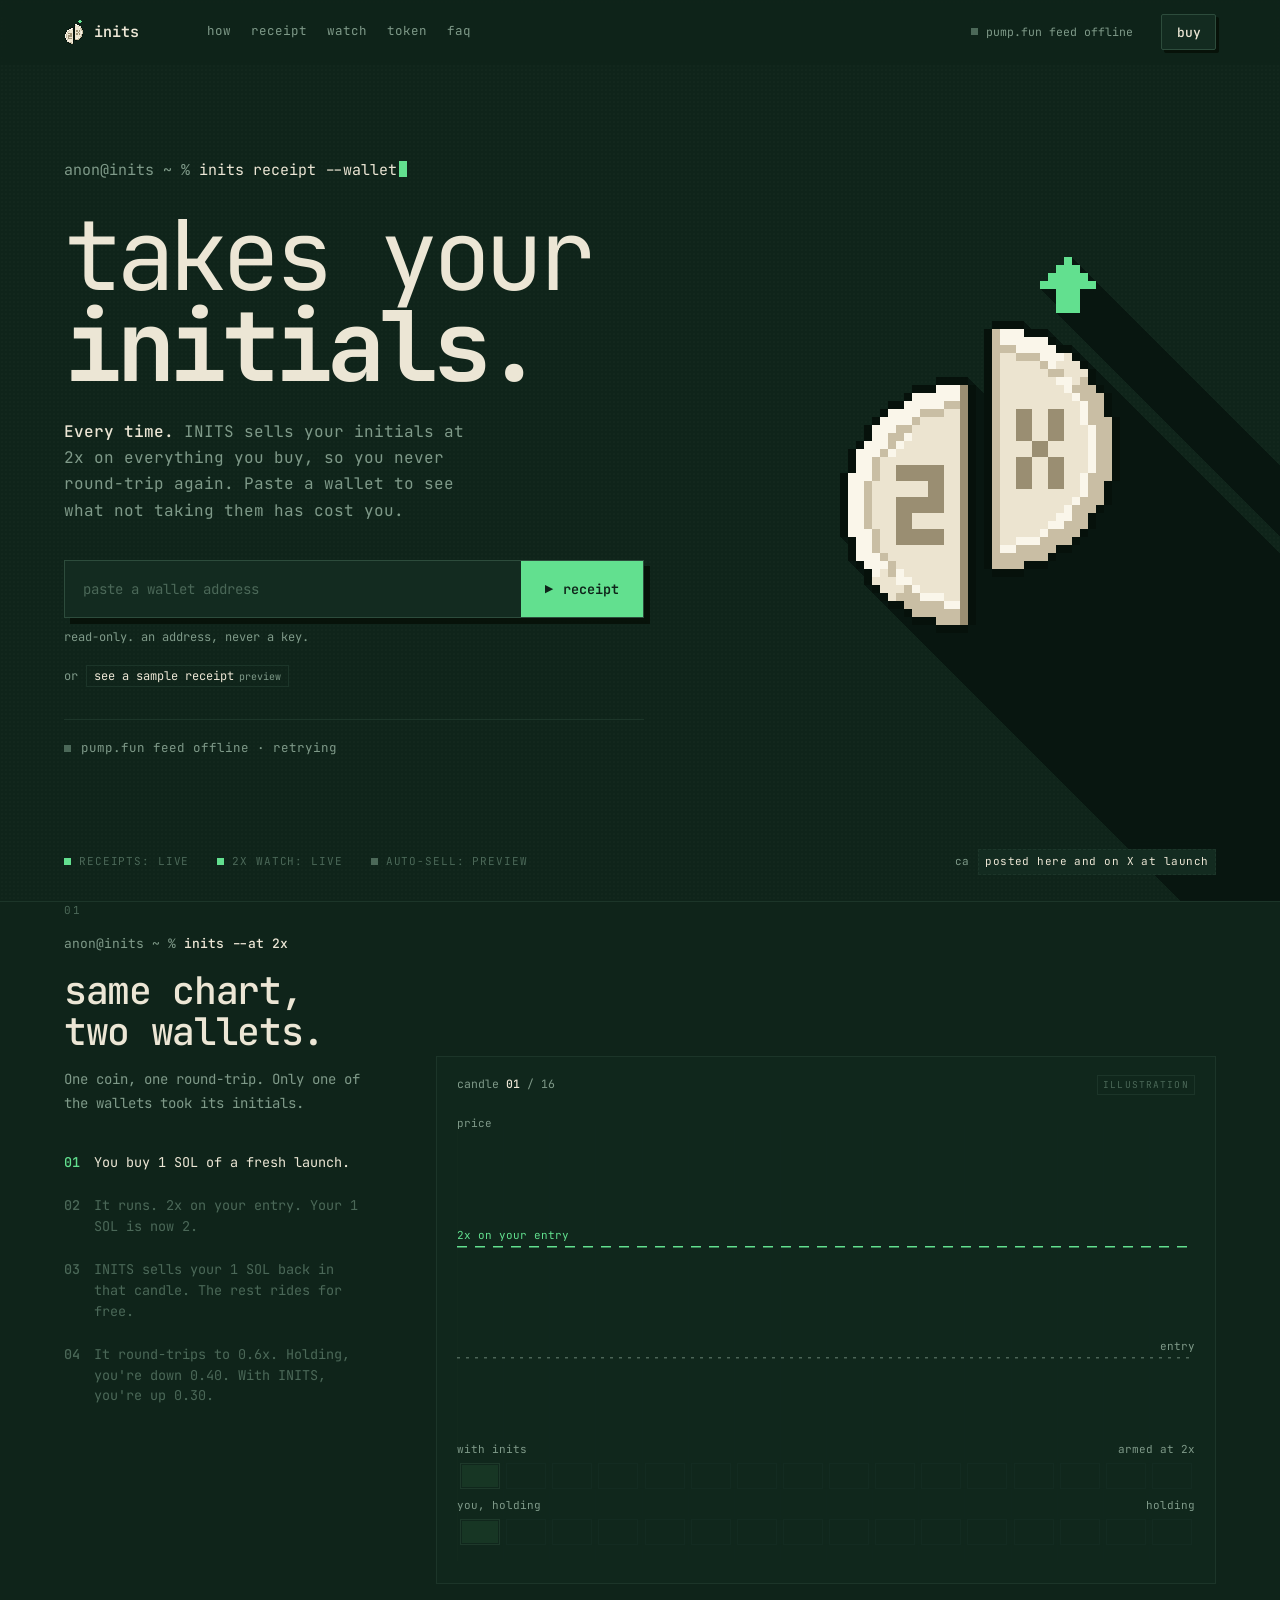
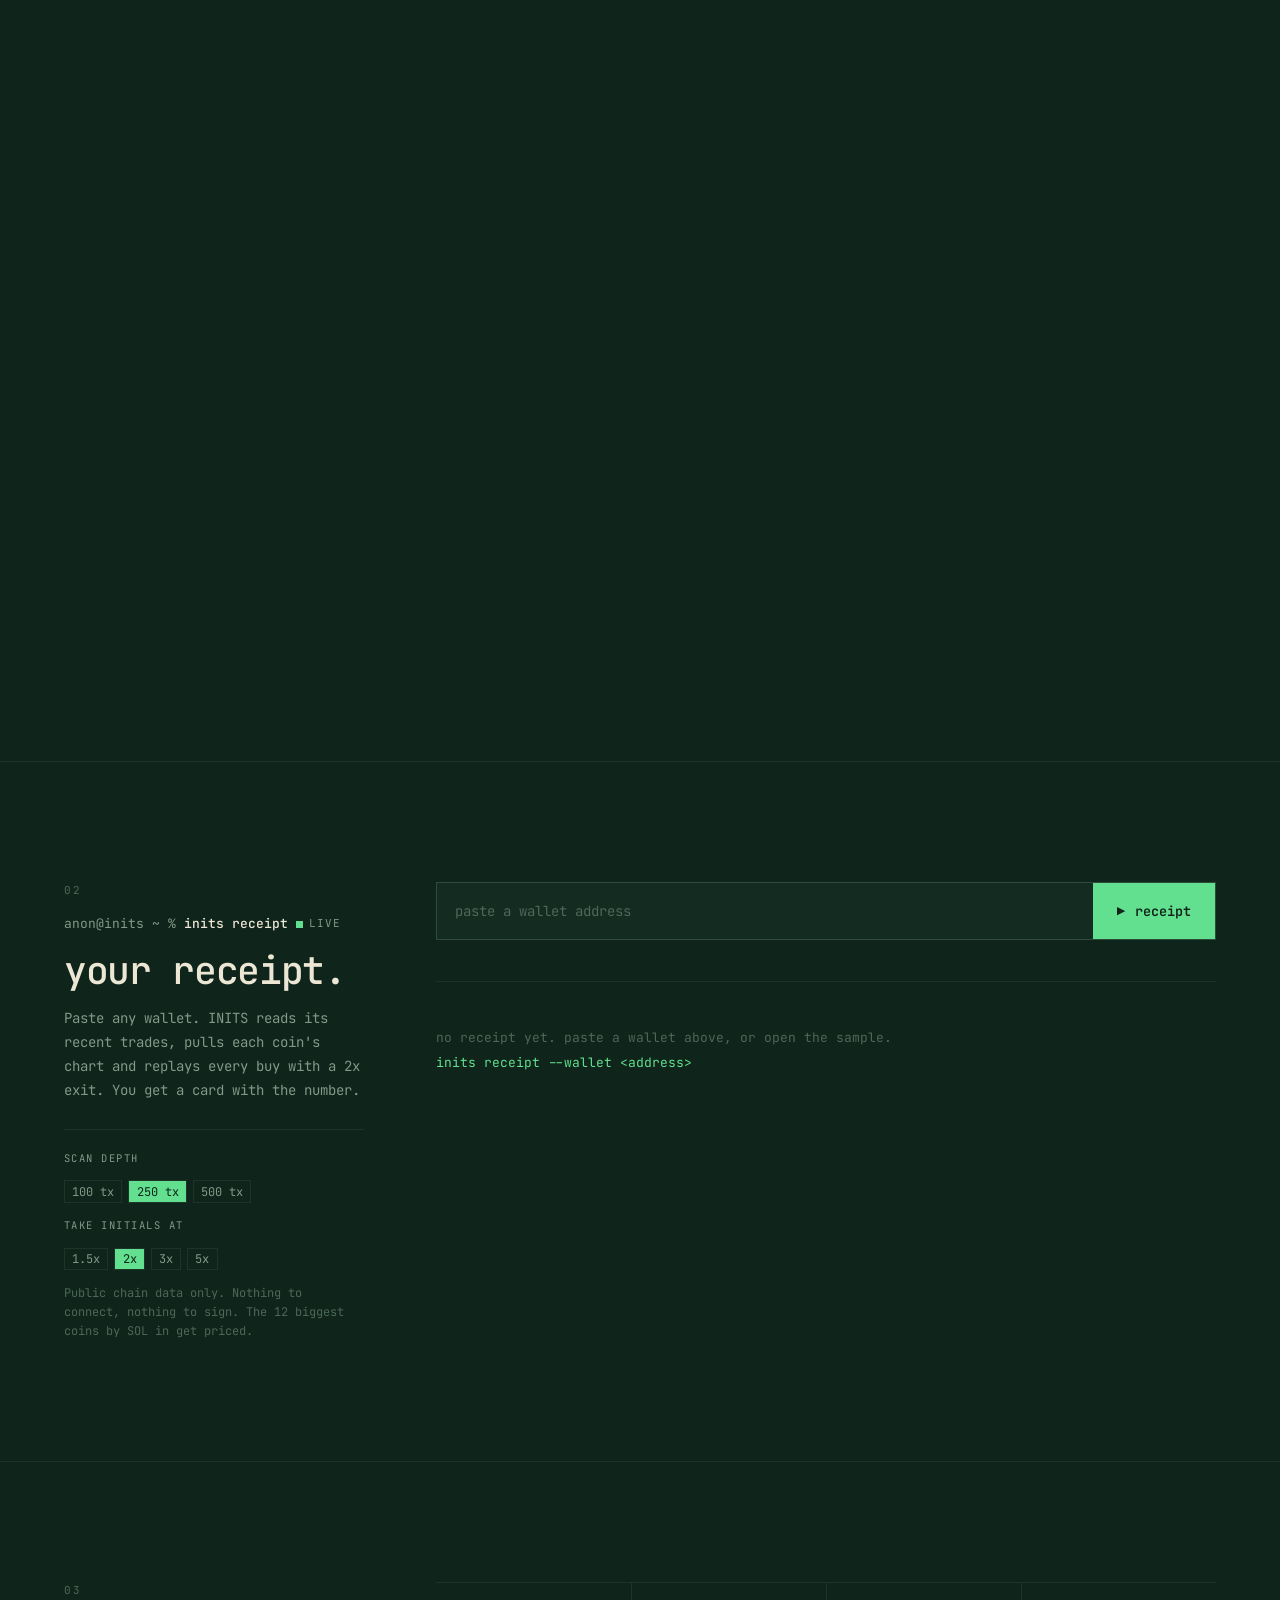
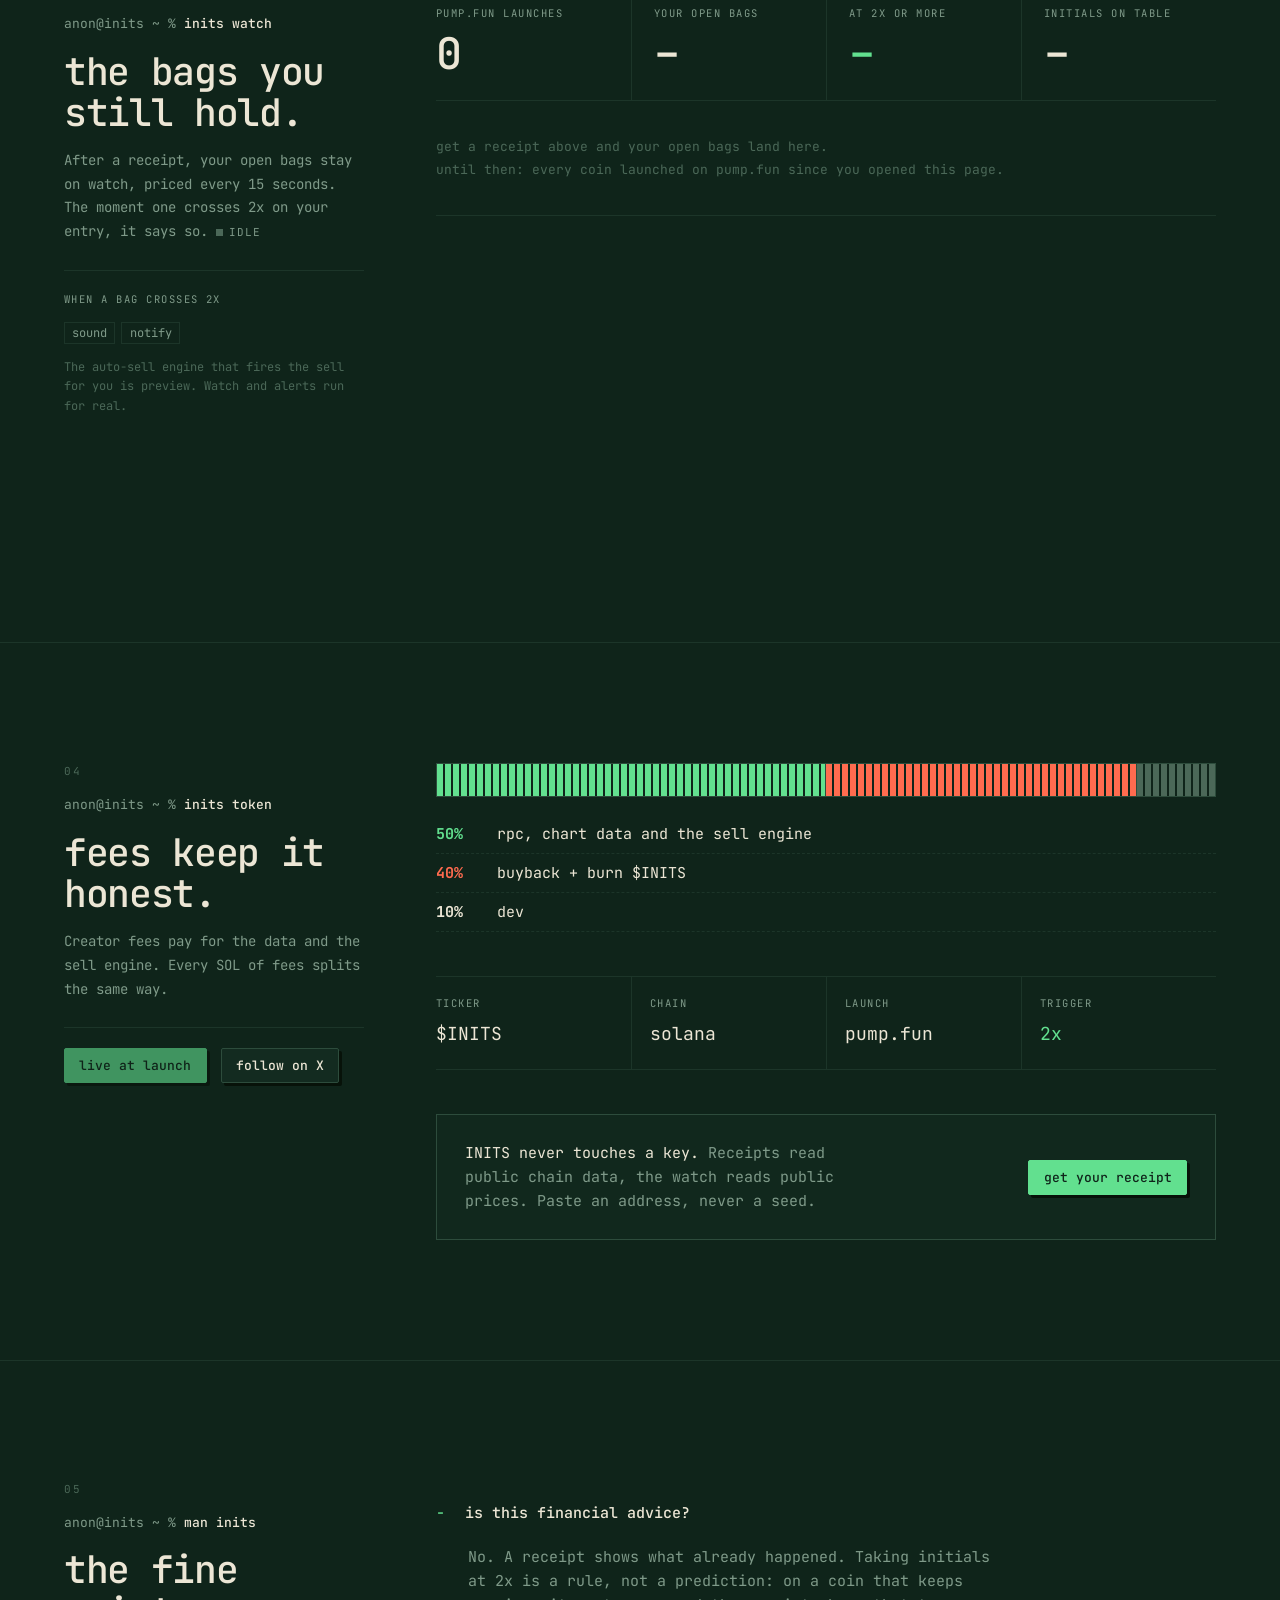
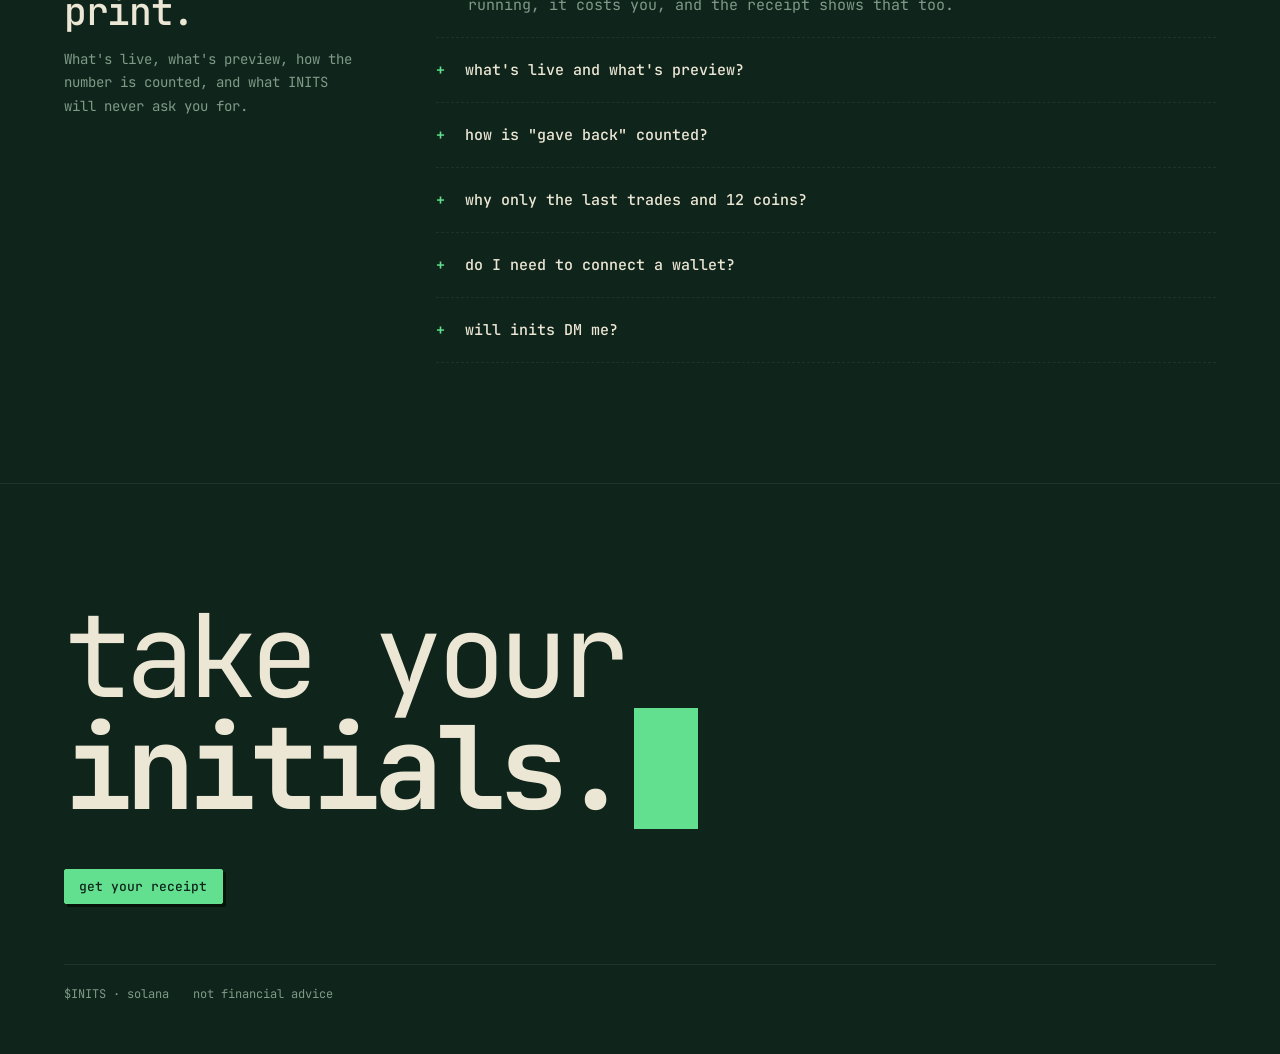
==== index.html @ 27f6ec95 "Read v1 transactions, skip unreadable ones instead of aborting Co-Authored-By: Claude Opus 5.5 <nore" ====
<!doctype html>
<html lang="en" data-theme="ledger">
<head>
<meta charset="utf-8"><meta name="viewport" content="width=device-width,initial-scale=1,viewport-fit=cover">
<title>INITS — takes your initials. every time.</title>
<meta name="description" content="Sells your initials at 2x on everything you buy, so you never round-trip again. Paste a wallet to see how much SOL you gave back.">
<meta name="theme-color" content="#0f241a">
<meta property="og:title" content="INITS — takes your initials. every time."><meta property="og:description" content="Paste a wallet. See how much SOL you gave back by not taking your initials at 2x.">
<meta property="og:type" content="website"><meta property="og:image" content="/og.png">
<meta name="twitter:card" content="summary_large_image"><meta name="twitter:image" content="/og.png">
<link rel="icon" href="/fav.png"><link rel="apple-touch-icon" href="/fav.png">
<link rel="preconnect" href="https://fonts.googleapis.com"><link rel="preconnect" href="https://fonts.gstatic.com" crossorigin>
<link href="https://fonts.googleapis.com/css2?family=JetBrains+Mono:wght@400;500;600;700&display=swap" rel="stylesheet">
<style>
/* ===== termkit site system ===== */
:root{
  --bg:#f0e7d8; --paper:#f8f3ea; --ink:#2b2a26; --muted:#8b8474; --faint:#b3a993; --line:#3a372f; --hair:#d9d0be;
  --shadow:#d6ccb8; --accent:#2f9e4f; --red:#c9452e; --glow:none;
  --mono:"JetBrains Mono",ui-monospace,SFMono-Regular,Menlo,monospace; --pixel:"Silkscreen",var(--mono);
  --w:1060px; --r:2px;
}
[data-theme=phosphor]{ --bg:#050806; --paper:#0b120d; --ink:#d6ffe2; --muted:#5d8a6b; --faint:#3a5a44; --line:#24543a; --hair:#14261b;
  --shadow:#020302; --accent:#4cf28d; --red:#ff3b30; --glow:0 0 .4em color-mix(in srgb,var(--accent) 70%,transparent); }
[data-theme=graphite]{ --bg:#131210; --paper:#1a1916; --ink:#efe7d8; --muted:#6f6a60; --faint:#4a463f; --line:#3a362f; --hair:#26241f;
  --shadow:#0a0908; --accent:#efe7d8; --red:#e0533d; }
*{box-sizing:border-box;margin:0;padding:0}
html{scroll-behavior:smooth;-webkit-text-size-adjust:100%}
body{background:var(--bg);color:var(--ink);font:400 15px/1.6 var(--mono);-webkit-font-smoothing:antialiased;overflow-x:hidden}
body::before{content:"";position:fixed;inset:0;pointer-events:none;z-index:0;opacity:.4;
  background-image:radial-gradient(color-mix(in srgb,var(--ink) 9%,transparent) .7px,transparent 1px);background-size:4px 4px}
[hidden]{display:none!important}
a{color:inherit} ::selection{background:var(--accent);color:var(--bg)}
.wrap{position:relative;z-index:1;max-width:var(--w);margin:0 auto;padding:0 24px}
.mut{color:var(--muted)} .acc{color:var(--accent);text-shadow:var(--glow)} .red{color:var(--red)}
#bgtape{position:fixed;left:0;right:0;bottom:6vh;width:100%;height:140px;pointer-events:none;z-index:0;opacity:.55}

/* top bar */
.top{position:sticky;top:env(safe-area-inset-top,0px);z-index:20;background:color-mix(in srgb,var(--bg) 88%,transparent);backdrop-filter:blur(6px);border-bottom:1px solid transparent;transition:border-color .2s}
.top.solid{border-bottom-color:var(--hair)}
.top .wrap{display:flex;align-items:center;gap:28px;height:62px}
.brand{display:flex;align-items:center;gap:10px;font-weight:600;text-decoration:none;font-size:15px}
.brand canvas{width:26px;height:26px;image-rendering:pixelated}
.nav{display:flex;gap:20px;margin:0 auto;font-size:12.5px}
.nav a{color:var(--muted);text-decoration:none;padding:6px 0;border-bottom:2px solid transparent}
.nav a:hover{color:var(--ink)} .nav a.on{color:var(--ink);border-bottom-color:var(--accent)}

/* buttons, chips, tags */
.btn{display:inline-flex;align-items:center;gap:.5em;font:500 13px var(--mono);color:var(--ink);background:var(--paper);border:1.5px solid var(--line);border-radius:var(--r);
  padding:.62em 1.1em;box-shadow:3px 3px 0 var(--shadow);cursor:pointer;text-decoration:none;transition:transform .12s,box-shadow .12s}
.btn:hover{transform:translate(-1px,-1px);box-shadow:4px 4px 0 var(--shadow)} .btn:active{transform:translate(2px,2px);box-shadow:1px 1px 0 var(--shadow)}
.btn.pri{background:var(--ink);color:var(--bg);border-color:var(--ink)}
[data-theme=phosphor] .btn.pri{background:var(--accent);border-color:var(--accent);box-shadow:3px 3px 0 var(--shadow),var(--glow)}
.chip{display:inline-block;font-size:12px;padding:.18em .6em;color:var(--muted);border:1px solid transparent;cursor:pointer;background:none;font-family:var(--mono)}
.chip.on{background:var(--accent);color:var(--bg)} .chip:not(.on):hover{border-color:var(--hair);color:var(--ink)}
.tag{display:inline-block;font-size:9.5px;letter-spacing:.12em;text-transform:uppercase;color:var(--faint);border:1px solid var(--hair);padding:.15em .55em}
.lamp{display:inline-flex;align-items:center;gap:.5em;font-size:11px;letter-spacing:.1em;text-transform:uppercase;color:var(--muted)}
.lamp::before{content:"";width:7px;height:7px;background:var(--faint)} .lamp.live::before{background:var(--accent);box-shadow:var(--glow);animation:blink 1.6s steps(1) infinite}
.cur{display:inline-block;width:.55em;height:1.05em;background:var(--accent);vertical-align:-.17em;margin-left:.1em;box-shadow:var(--glow);animation:blink 1.1s steps(1) infinite}
@keyframes blink{50%{opacity:0}}

/* hero */
.hero{position:relative;overflow:hidden;padding:92px 0 70px}
.hero .wrap{display:grid;grid-template-columns:1.05fr .95fr;gap:40px;align-items:center}
.prompt{font-size:15px;color:var(--muted);min-height:1.6em}
.prompt .cmd{color:var(--ink)}
.hero h1{font-size:clamp(38px,5.4vw,62px);line-height:1.04;font-weight:400;letter-spacing:-.035em;margin:22px 0 20px}
.hero h1 b{font-weight:700}
.hero .lede{color:var(--muted);max-width:44ch;font-size:15.5px}
.ctas{display:flex;gap:14px;flex-wrap:wrap;margin-top:30px}
.ca{display:flex;align-items:center;gap:12px;margin-top:22px;font-size:12px;color:var(--muted)}
.ca code{color:var(--ink);background:var(--paper);border:1px dashed var(--hair);padding:.3em .6em;font-family:var(--mono);max-width:100%;overflow:hidden;text-overflow:ellipsis;white-space:nowrap}
.hero-vis{position:relative;height:440px}
.hero-vis canvas.obj{position:absolute;inset:0;width:100%;height:100%}
.hero-vis .term{position:absolute;right:0;bottom:12px;width:min(330px,80%)}

/* ticker strip */
.strip{position:relative;z-index:1;border-top:1px solid var(--hair);border-bottom:1px solid var(--hair);overflow:hidden;font-size:12.5px;white-space:nowrap;background:color-mix(in srgb,var(--paper) 50%,transparent)}
.strip .run{display:inline-flex;gap:40px;padding:11px 0;animation:run 60s linear infinite}
@keyframes run{to{transform:translateX(-50%)}}

/* sections */
section.s{position:relative;z-index:1;padding:110px 0 30px}
.eyebrow{display:flex;align-items:center;gap:10px;font-size:11.5px;letter-spacing:.14em;text-transform:uppercase;color:var(--muted)}
.eyebrow b{color:var(--accent);font-weight:500} .eyebrow i{flex:0 0 60px;height:1px;background:var(--hair)}
h2{font-size:clamp(30px,4vw,46px);font-weight:500;letter-spacing:-.03em;line-height:1.1;margin:18px 0 14px}
h2 .pr{color:var(--faint);font-weight:400;margin-right:.35em}
.lede{color:var(--muted);max-width:52ch}
.rule{height:1px;background:var(--hair);margin:90px 0 0}

/* card + terminal */
.card{background:var(--paper);border:1.5px solid var(--line);border-radius:var(--r);box-shadow:6px 6px 0 var(--shadow);padding:18px;transition:transform .15s,box-shadow .15s}
a.card,.card.lift{text-decoration:none;color:inherit;display:block}
a.card:hover,.card.lift:hover{transform:translate(-2px,-3px);box-shadow:8px 9px 0 var(--shadow)}
.term{background:var(--paper);border:1.5px solid var(--line);border-radius:var(--r);box-shadow:6px 6px 0 var(--shadow);font-size:13px}
.term .bar{display:flex;align-items:center;gap:6px;padding:8px 12px;border-bottom:1.5px solid var(--line);font-size:11px;color:var(--muted)}
.term .bar i{width:9px;height:9px;border:1.5px solid var(--line);border-radius:50%}
.term .bar span{margin-left:auto}
.term .body{padding:14px 16px;line-height:1.9;min-height:3em}
.term .ln{opacity:.18;transition:opacity .25s} .term .ln.on{opacity:1}
.term .ln .ok{color:var(--accent);text-shadow:var(--glow)}
.grid{display:grid;gap:22px}
.g2{grid-template-columns:1fr 1fr} .g3{grid-template-columns:repeat(3,1fr)} .g4{grid-template-columns:repeat(4,1fr)}

/* pinned step sequence */
.pin{height:300vh} .pin .stick{position:sticky;top:90px}
.steps{display:grid;grid-template-columns:1fr 1.15fr;gap:40px;margin-top:40px;align-items:start}
.steplist li{list-style:none;display:flex;gap:14px;padding:14px 0;border-bottom:1px dashed var(--hair);color:var(--faint);transition:color .2s}
.steplist li b{color:inherit;font-weight:500;width:2em} .steplist li.on{color:var(--ink)} .steplist li.on b{color:var(--accent)}
.meter{font-size:12px;color:var(--muted);margin-top:14px}

/* fee split */
.split{display:flex;height:34px;border:1.5px solid var(--line);margin:30px 0 18px}
.split div{border-right:1.5px solid var(--line);background:repeating-linear-gradient(90deg,var(--c) 0 6px,transparent 6px 8px)}
.split div:last-child{border-right:0}
.rows div{display:flex;gap:16px;padding:7px 0;border-bottom:1px dashed var(--hair)} .rows b{width:3em}

/* stat */
.stat .k{font-size:11px;letter-spacing:.12em;text-transform:uppercase;color:var(--muted)}
.stat .v{font-size:30px;font-weight:500;letter-spacing:-.02em;margin-top:6px}

/* cells (supply / holders grid) */
.cells{display:grid;grid-template-columns:repeat(10,1fr);gap:4px}
.cells i{aspect-ratio:1;border:1px dashed var(--hair)} .cells i.f{background:var(--faint);border-color:var(--faint)} .cells i.you{background:var(--accent);border-color:var(--accent)}

/* log */
.log{height:320px;overflow:hidden;font-size:12.5px;line-height:2;-webkit-mask:linear-gradient(#000 70%,transparent)}
.log div{display:grid;grid-template-columns:76px 74px 1fr auto;gap:12px;animation:in .35s ease}
.log .t{color:var(--faint)} .log a{color:var(--muted);text-decoration:none} .log a:hover{color:var(--accent)}
@keyframes in{from{opacity:0;transform:translateY(-6px)}}

/* man-page faq */
.man details{border-bottom:1px dashed var(--hair)}
.man summary{list-style:none;cursor:pointer;padding:18px 0;display:flex;gap:14px;font-weight:500}
.man summary::-webkit-details-marker{display:none}
.man summary::before{content:"+";color:var(--accent);width:1em} .man details[open] summary::before{content:"−"}
.man details p{color:var(--muted);padding:0 0 20px 2.1em;max-width:62ch}

/* footer */
footer{position:relative;z-index:1;padding:120px 0 60px}
footer .big{font-size:clamp(34px,6vw,76px);letter-spacing:-.04em;line-height:1}
footer .fine{display:flex;gap:24px;flex-wrap:wrap;margin-top:50px;font-size:12px;color:var(--muted);border-top:1px solid var(--hair);padding-top:20px}

.reveal{opacity:0;transform:translateY(14px);transition:opacity .6s,transform .6s} .reveal.in{opacity:1;transform:none}
@media (max-width:860px){
  .nav{display:none} .top .btn{margin-left:auto} .hero{padding-top:56px} .hero .wrap,.steps,.g2,.g3{grid-template-columns:1fr} .g4{grid-template-columns:1fr 1fr}
  .hero-vis{height:330px} .pin{height:auto} .pin .stick{position:static} .steplist li{color:var(--ink)} .term .ln{opacity:1}
  .log div{grid-template-columns:60px 64px 1fr} .log div a{display:none}
}
@media (prefers-reduced-motion:reduce){*{animation:none!important;transition:none!important} .reveal{opacity:1;transform:none} .term .ln{opacity:1}}

/* INITS theme variants */
[data-theme=night]{ --bg:#151513; --paper:#1c1b18; --ink:#efe7d8; --muted:#7a756c; --faint:#4b4740; --line:#3a362f; --hair:#282620; --shadow:#0a0908; --accent:#3ccf6e; --red:#e85a42; }
[data-theme=ledger]{ --bg:#0f241a; --paper:#132b20; --ink:#ece6d5; --muted:#7f9a89; --faint:#4b6858; --line:#2d4c3c; --hair:#1c3529; --shadow:#071209; --accent:#62e08f; --red:#ff6b4f; }
[data-theme=concrete]{ --bg:#e4e5e1; --paper:#f0f1ee; --ink:#1f2120; --muted:#7a7e79; --faint:#a8aca6; --line:#2a2d2b; --hair:#cdd0ca; --shadow:#cfd1cb; --accent:#1f9d55; --red:#d2452f; }
[data-theme=sage]{ --bg:#dde5d6; --paper:#ecf1e8; --ink:#222a21; --muted:#75826c; --faint:#a3ae99; --line:#2b3328; --hair:#c6cfbd; --shadow:#c8d2bf; --accent:#258a46; --red:#c4462f; }
[data-theme=night] .btn.pri,[data-theme=ledger] .btn.pri{background:var(--accent);color:var(--bg);border-color:var(--accent)}
</style>
<style>
/* ===== session layout: the page is one terminal session. sticky command rail left, output right. ===== */
:root{--w:1200px}
body::before{opacity:.22}
.top{background:color-mix(in srgb,var(--bg) 82%,transparent)} .top .wrap{height:64px}
.top .live{display:flex;align-items:center;gap:8px;font-size:11.5px;color:var(--muted);margin-left:auto}
.nav{margin:0 0 0 40px}
.dot{width:7px;height:7px;background:var(--faint);display:inline-block;flex:none}
.dot.on{background:var(--accent);box-shadow:var(--glow);animation:blink 1.6s steps(1) infinite} .dot.red{background:var(--red)}
.k{font-size:10.5px;letter-spacing:.14em;text-transform:uppercase;color:var(--muted)}
.hint{font-size:12px;color:var(--muted);min-height:1.6em;margin-top:10px} .hint.err{color:var(--red)}
/* hero: the product starts here */
.hero2{position:relative;min-height:calc(100svh - 64px);display:flex;align-items:center;overflow:hidden;padding:40px 0 90px}
.hero2 canvas.bg{position:absolute;inset:0;width:100%;height:100%;z-index:0;pointer-events:none}
.hero2 .wrap{display:grid;grid-template-columns:minmax(0,1.15fr) minmax(0,.85fr);gap:40px;align-items:center;width:100%}
.hero2 h1{font-size:clamp(50px,7.6vw,108px);font-weight:400;letter-spacing:-.055em;line-height:.94;margin:28px 0 26px}
.hero2 h1 b{font-weight:700}
.hero2 .lede{color:var(--muted);font-size:16px;max-width:42ch;line-height:1.65}
.hero2 .lede b{color:var(--ink);font-weight:500}
.inbar{display:flex;border:1.5px solid var(--line);background:var(--paper);height:58px;max-width:580px;box-shadow:6px 6px 0 var(--shadow);transition:border-color .15s}
.inbar:focus-within{border-color:var(--accent)}
.inbar input{flex:1;background:none;border:0;padding:0 18px;font:14px var(--mono);color:var(--ink);outline:none;min-width:0}
.inbar input::placeholder{color:var(--faint)}
.inbar button{border:0;background:var(--accent);color:var(--bg);font:600 13.5px var(--mono);padding:0 24px;cursor:pointer;display:flex;align-items:center;gap:10px;box-shadow:var(--glow)}
.inbar button[disabled]{opacity:.6;cursor:progress}
.hero2 .inbar{margin-top:36px}
.try{display:flex;align-items:center;flex-wrap:wrap;gap:6px 8px;margin-top:16px;font-size:12px;color:var(--muted);min-height:26px}
.try .chip{border:1px solid var(--hair);color:var(--ink)} .try .chip small{color:var(--muted);margin-left:.45em}
.liveline{display:flex;align-items:center;gap:10px;font-size:12.5px;color:var(--muted);margin-top:30px;padding-top:18px;border-top:1px solid var(--hair);max-width:580px}
.liveline b{color:var(--ink);font-weight:500}
.statusrow{position:absolute;left:0;right:0;bottom:26px;z-index:1}
.statusrow .wrap{display:flex !important;gap:28px;font-size:11px;letter-spacing:.08em;text-transform:uppercase;color:var(--faint)}
.statusrow span{display:inline-flex;align-items:center;gap:8px}
.statusrow .ca{margin:0 0 0 auto;font-size:11px;letter-spacing:.04em;text-transform:none}
/* sessions */
.sess{position:relative;z-index:1;border-top:1px solid var(--hair)}
.sess>.wrap{display:grid;grid-template-columns:300px minmax(0,1fr);gap:72px;padding-top:120px;padding-bottom:120px}
.rail{position:sticky;top:110px;align-self:start}
.rail .n{font-size:11px;letter-spacing:.16em;color:var(--faint);margin-bottom:14px}
.rail .cmd{font-size:13px;color:var(--muted);white-space:nowrap} .rail .cmd b{color:var(--ink);font-weight:500}
.rail h2{font-size:clamp(28px,3vw,38px);font-weight:500;letter-spacing:-.035em;line-height:1.08;margin:16px 0}
.rail p{color:var(--muted);font-size:14px;line-height:1.7}
.rail .ctl{margin-top:26px;padding-top:20px;border-top:1px solid var(--hair);display:flex;flex-direction:column;gap:14px}
.rail .note{font-size:12px;color:var(--faint);line-height:1.6}
.toggles{display:flex;flex-wrap:wrap;gap:6px} .toggles .chip{border:1px solid var(--hair)}
.out{min-width:0}
/* story: pinned, scroll-driven canvas. beats in the rail light up in order */
.story{height:340vh}
.story>.wrap{position:sticky;top:64px;height:calc(100svh - 64px);padding-top:0;padding-bottom:0;align-items:center}
.story .rail{position:static}
.beats{margin-top:26px;display:flex;flex-direction:column;gap:2px}
.beats li{list-style:none;display:grid;grid-template-columns:2.2em 1fr;padding:10px 0;color:var(--faint);font-size:13.5px;line-height:1.55;transition:color .25s}
.beats li b{font-weight:500} .beats li.done{color:var(--muted)} .beats li.on{color:var(--ink)} .beats li.on b{color:var(--accent);text-shadow:var(--glow)}
.storybox{border:1px solid var(--hair);background:color-mix(in srgb,var(--paper) 55%,transparent);padding:18px 20px 16px}
.storybox .hd{display:flex;justify-content:space-between;font-size:11.5px;color:var(--muted);margin-bottom:14px} .storybox .hd b{color:var(--ink);font-weight:500}
#storyCv{display:block;width:100%;image-rendering:pixelated}
/* receipt tool */
.scanlog{margin-top:6px;font-size:12.5px;line-height:1.95;color:var(--muted)}
.scanlog div::before{display:inline-block;width:1.6em}
.scanlog .ok::before{content:"✓";color:var(--accent)} .scanlog .run::before{content:"›";color:var(--ink)} .scanlog .err{color:var(--red)} .scanlog .err::before{content:"✗"}
.scanlog .run::after{content:"";display:inline-block;width:.5em;height:1em;background:var(--accent);vertical-align:-.15em;margin-left:.4em;animation:blink 1.1s steps(1) infinite}
.receipt{margin-top:34px}
.cardframe{border:1px solid var(--line);background:var(--paper);position:relative}
#card{display:block;width:100%;height:auto}
.acts{display:flex;gap:10px;flex-wrap:wrap;align-items:center;margin-top:18px}
.acts .say{font-size:12px;color:var(--muted);margin-left:6px}
.sumline{display:flex;flex-wrap:wrap;gap:6px 22px;margin-top:22px;font-size:12.5px;color:var(--muted)} .sumline b{color:var(--ink);font-weight:500}
/* lists, tables, numbers: hairlines, no cards */
.listhd{display:flex;justify-content:space-between;gap:16px;margin-top:44px;font-size:11.5px;color:var(--muted)}
.list{margin-top:12px;border-top:1px solid var(--hair)}
.list .empty{padding:44px 0;color:var(--faint);font-size:13px;line-height:1.9}
.lrow{display:grid;grid-template-columns:20px minmax(90px,1fr) minmax(130px,1.25fr) minmax(120px,auto);gap:16px;align-items:center;padding:15px 0 15px 14px;border-bottom:1px solid var(--hair);font-size:13px;position:relative}
.lrow.sel::before{content:"";position:absolute;left:0;top:14px;bottom:14px;width:2px;background:var(--red)}
.lrow .sym{font-weight:600;font-size:15px} .lrow .sym a{text-decoration:none} .lrow .sym a:hover{color:var(--accent)} .lrow .sub{color:var(--muted);font-size:11.5px}
.lrow .d{text-align:right;font-weight:500} .lrow .d small{display:block;font-weight:400;font-size:11px;color:var(--muted)}
.bigstats{display:grid;grid-template-columns:repeat(4,1fr);border-top:1px solid var(--hair);border-bottom:1px solid var(--hair)}
.bigstats>div{padding:22px 22px 24px 0} .bigstats>div+div{padding-left:22px;border-left:1px solid var(--hair)}
.bigstats .v{font-size:clamp(30px,3.4vw,46px);font-weight:500;letter-spacing:-.04em;margin-top:10px;line-height:1}
.feature{display:grid;grid-template-columns:auto 1fr auto;gap:8px 28px;align-items:end;padding:34px 0;border-bottom:1px solid var(--hair)}
.feature .big{font-size:clamp(40px,5vw,68px);font-weight:600;letter-spacing:-.045em;line-height:.95}
.feature .what{font-size:15px;line-height:1.6} .feature .what span{color:var(--muted)}
.feature a{font-size:12px;color:var(--muted);text-decoration:none}
.feature.wait{display:block;color:var(--faint);font-size:13px;line-height:1.8}
.out .log{height:300px;margin-top:6px} .out .log div{border-bottom:1px solid color-mix(in srgb,var(--hair) 60%,transparent)}
.facts{display:grid;grid-template-columns:repeat(4,1fr);border-top:1px solid var(--hair);border-bottom:1px solid var(--hair);margin-top:44px}
.facts>div{padding:18px 18px 20px 0} .facts>div+div{padding-left:18px;border-left:1px solid var(--hair)} .facts .v{font-size:18px;margin-top:8px}
.callout{display:flex;align-items:center;gap:24px;justify-content:space-between;margin-top:44px;padding:26px 28px;border:1px solid var(--line);background:color-mix(in srgb,var(--paper) 70%,transparent)}
.callout p{font-size:15px;line-height:1.6;max-width:46ch} .callout p span{color:var(--muted)}
.out .split{margin-top:0} .out .man summary{padding:20px 0}
footer.f2{position:relative;z-index:1;border-top:1px solid var(--hair);padding:120px 0 50px;overflow:hidden}
footer.f2 .big{font-size:clamp(46px,9vw,140px);letter-spacing:-.06em;line-height:.9;font-weight:400} footer.f2 .big b{font-weight:700}
footer.f2 .fine{display:flex;gap:24px;flex-wrap:wrap;margin-top:60px;font-size:12px;color:var(--muted);border-top:1px solid var(--hair);padding-top:20px}
@media (max-width:980px){
  .sess>.wrap{grid-template-columns:1fr;gap:34px;padding-top:84px;padding-bottom:84px} .rail{position:static}
  .story{height:auto} .story>.wrap{position:static;height:auto;padding-top:84px;padding-bottom:84px}
  .bigstats,.facts{grid-template-columns:1fr 1fr} .bigstats>div:nth-child(3),.facts>div:nth-child(3){padding-left:0;border-left:0}
  .bigstats>div:nth-child(n+3),.facts>div:nth-child(n+3){border-top:1px solid var(--hair)}
}
@media (max-width:860px){
  .hero2{min-height:0;padding:28px 0 130px} .hero2 .wrap{grid-template-columns:1fr;gap:0} .hero2 .vis{height:210px !important;order:-1} .hero2 h1{margin:20px 0}
  .top .live{display:none} .top .btn{margin-left:auto}
  .statusrow .wrap{flex-wrap:wrap;gap:8px 18px} .statusrow .ca{margin:0;width:100%}
  .lrow{grid-template-columns:14px 1fr auto;padding-left:10px} .lrow .det{display:none} .feature{grid-template-columns:1fr} .callout{flex-direction:column;align-items:flex-start}
  .inbar button span{display:none} .hero2 .prompt{font-size:12.5px} .listhd span+span{display:none}
}
</style>
</head>
<body>

<header class="top" id="top"><div class="wrap">
  <a class="brand" href="#hero"><canvas id="logo"></canvas>inits</a>
  <nav class="nav"><a href="#story">how</a><a href="#tool">receipt</a><a href="#live">watch</a><a href="#token">token</a><a href="#faq">faq</a></nav>
  <span class="live"><i class="dot" id="topDot"></i><span id="topLive">connecting to pump.fun</span></span>
  <a class="btn" id="buyTop" href="#token">buy</a>
</div></header>

<section class="hero2" id="hero">
  <canvas class="bg" id="heroBg"></canvas>
  <div class="wrap">
    <div>
      <div class="prompt"><span>anon@inits ~ %</span> <span class="cmd" id="typed"></span><span class="cur"></span></div>
      <h1>takes your<br><b>initials.</b></h1>
      <p class="lede"><b>Every time.</b> INITS sells your initials at 2x on everything you buy, so you never round-trip again. Paste a wallet to see what not taking them has cost you.</p>
      <div class="inbar"><input id="hIn" placeholder="paste a wallet address" autocomplete="off" spellcheck="false" aria-label="wallet address"><button id="hGo">▶ <span>receipt</span></button></div>
      <div class="hint" id="heroHint">read-only. an address, never a key.</div>
      <div class="try"><span>or</span><button class="chip" id="trySample">see a sample receipt<small>preview</small></button></div>
      <div class="liveline"><i class="dot" id="lineDot"></i><span id="liveline">connecting to the pump.fun feed…</span></div>
    </div>
    <div class="vis" id="heroVis" style="height:520px"></div>
  </div>
  <div class="statusrow"><div class="wrap"><span><i class="dot on"></i>receipts: live</span><span><i class="dot on"></i>2x watch: live</span><span><i class="dot"></i>auto-sell: preview</span><span class="ca">ca <code id="ca">posted here and on X at launch</code> <button class="chip" id="copy" hidden>copy</button></span></div></div>
</section>

<section class="sess story" id="story"><div class="wrap">
  <div class="rail">
    <div class="n">01</div>
    <div class="cmd">anon@inits ~ % <b>inits --at 2x</b></div>
    <h2>same chart, two wallets.</h2>
    <p>One coin, one round-trip. Only one of the wallets took its initials.</p>
    <ol class="beats" id="beats">
      <li><b>01</b>You buy 1 SOL of a fresh launch.</li>
      <li><b>02</b>It runs. 2x on your entry. Your 1 SOL is now 2.</li>
      <li><b>03</b>INITS sells your 1 SOL back in that candle. The rest rides for free.</li>
      <li><b>04</b>It round-trips to 0.6x. Holding, you're down 0.40. With INITS, you're up 0.30.</li>
    </ol>
  </div>
  <div class="out"><div class="storybox"><div class="hd"><span>candle <b id="slotN">01</b> / 16</span><span class="tag">illustration</span></div><canvas id="storyCv"></canvas></div></div>
</div></section>

<section class="sess" id="tool"><div class="wrap">
  <div class="rail">
    <div class="n">02</div>
    <div class="cmd">anon@inits ~ % <b>inits receipt</b> <span class="lamp live" id="toolLamp">live</span></div>
    <h2>your receipt.</h2>
    <p>Paste any wallet. INITS reads its recent trades, pulls each coin's chart and replays every buy with a 2x exit. You get a card with the number.</p>
    <div class="ctl">
      <div class="k">scan depth</div><div class="toggles" id="depthT"><button class="chip" data-v="100">100 tx</button><button class="chip on" data-v="250">250 tx</button><button class="chip" data-v="500">500 tx</button></div>
      <div class="k">take initials at</div><div class="toggles" id="thrT"><button class="chip" data-v="1.5">1.5x</button><button class="chip on" data-v="2">2x</button><button class="chip" data-v="3">3x</button><button class="chip" data-v="5">5x</button></div>
      <div class="note">Public chain data only. Nothing to connect, nothing to sign. The 12 biggest coins by SOL in get priced.</div>
    </div>
  </div>
  <div class="out">
    <div class="inbar" style="max-width:none;box-shadow:none"><input id="tIn" placeholder="paste a wallet address" autocomplete="off" spellcheck="false" aria-label="wallet address"><button id="tGo">▶ <span>receipt</span></button></div>
    <div class="hint" id="toolHint"></div>
    <div class="scanlog" id="scanlog"></div>
    <div class="receipt" id="receipt" hidden>
      <div class="cardframe"><canvas id="card" width="2400" height="1350"></canvas></div>
      <div class="acts">
        <button class="btn pri" id="dl">download png</button><button class="btn" id="cp">copy image</button><a class="btn" id="post" target="_blank" rel="noopener">post on X</a>
        <span class="say" id="say"></span>
      </div>
      <div class="sumline" id="sumline"></div>
    </div>
    <div class="listhd" id="listhd" hidden><span id="listT">coins · biggest first</span><span>with inits vs what you did</span></div>
    <div class="list" id="list"><div class="empty">no receipt yet. paste a wallet above, or open the sample.<br><span class="acc">inits receipt --wallet &lt;address&gt;</span></div></div>
  </div>
</div></section>

<section class="sess" id="live"><div class="wrap">
  <div class="rail">
    <div class="n">03</div>
    <div class="cmd">anon@inits ~ % <b>inits watch</b></div>
    <h2>the bags you still hold.</h2>
    <p>After a receipt, your open bags stay on watch, priced every 15 seconds. The moment one crosses 2x on your entry, it says so. <span class="lamp" id="lamp">idle</span></p>
    <div class="ctl"><div class="k">when a bag crosses 2x</div><div class="toggles"><button class="chip" id="sndT">sound</button><button class="chip" id="ntfT">notify</button></div>
      <div class="note">The auto-sell engine that fires the sell for you is preview. Watch and alerts run for real.</div></div>
  </div>
  <div class="out">
    <div class="bigstats">
      <div><div class="k">pump.fun launches</div><div class="v" id="sA">0</div></div>
      <div><div class="k">your open bags</div><div class="v" id="sB">–</div></div>
      <div><div class="k">at 2x or more</div><div class="v acc" id="sC">–</div></div>
      <div><div class="k">initials on table</div><div class="v" id="sD">–</div></div>
    </div>
    <div class="feature wait" id="feature">get a receipt above and your open bags land here.<br>until then: every coin launched on pump.fun since you opened this page.</div>
    <div class="log" id="log"></div>
  </div>
</div></section>

<section class="sess" id="token"><div class="wrap">
  <div class="rail">
    <div class="n">04</div>
    <div class="cmd">anon@inits ~ % <b>inits token</b></div>
    <h2>fees keep it honest.</h2>
    <p>Creator fees pay for the data and the sell engine. Every SOL of fees splits the same way.</p>
    <div class="ctl"><div class="ctas" style="margin-top:0"><a class="btn pri" id="buy" href="#">buy on pump.fun</a><a class="btn" id="xlink" href="#">follow on X</a></div></div>
  </div>
  <div class="out">
    <div class="split"><div style="flex:50;--c:var(--accent)"></div><div style="flex:40;--c:var(--red)"></div><div style="flex:10;--c:var(--faint)"></div></div>
    <div class="rows"><div><b class="acc">50%</b>rpc, chart data and the sell engine</div><div><b class="red">40%</b>buyback + burn $INITS</div><div><b>10%</b>dev</div></div>
    <div class="facts">
      <div><div class="k">ticker</div><div class="v">$INITS</div></div><div><div class="k">chain</div><div class="v">solana</div></div>
      <div><div class="k">launch</div><div class="v">pump.fun</div></div><div><div class="k">trigger</div><div class="v acc">2x</div></div>
    </div>
    <div class="callout"><p>INITS never touches a key. <span>Receipts read public chain data, the watch reads public prices. Paste an address, never a seed.</span></p><button class="btn pri" id="toTool">get your receipt</button></div>
  </div>
</div></section>

<section class="sess" id="faq"><div class="wrap">
  <div class="rail">
    <div class="n">05</div>
    <div class="cmd">anon@inits ~ % <b>man inits</b></div>
    <h2>the fine print.</h2>
    <p>What's live, what's preview, how the number is counted, and what INITS will never ask you for.</p>
  </div>
  <div class="out"><div class="man">
    <details open><summary>is this financial advice?</summary><p>No. A receipt shows what already happened. Taking initials at 2x is a rule, not a prediction: on a coin that keeps running, it costs you, and the receipt shows that too.</p></details>
    <details><summary>what's live and what's preview?</summary><p>Receipts and the 2x watch are live and read real chain and chart data. The auto-sell engine that places the sell for you is preview.</p></details>
    <details><summary>how is "gave back" counted?</summary><p>Every buy is replayed on its coin's chart. The first candle after the buy whose high reaches 2x that buy's price sells enough to return the SOL you put in. Your own sells are mirrored on what's left. "Gave back" adds up every coin where that beats what you actually got, plus what you still hold at today's price. Coins where you did better yourself are counted separately, so the net is on the card.</p></details>
    <details><summary>why only the last trades and 12 coins?</summary><p>It runs on free public data with rate limits, so it reads up to 500 recent transactions and prices the 12 coins you put the most SOL into. Fees, priority tips and slippage are in your entry, so the number leans conservative.</p></details>
    <details><summary>do I need to connect a wallet?</summary><p>No. Paste any address. Never paste a seed phrase or private key anywhere, here or elsewhere.</p></details>
    <details><summary>will inits DM me?</summary><p>Never. Anyone who does is not us.</p></details>
  </div></div>
</div></section>

<footer class="f2"><div class="wrap">
  <div class="big">take your<br><b>initials.</b><span class="cur"></span></div>
  <div class="ctas" style="margin-top:40px"><a class="btn pri" href="#tool">get your receipt</a></div>
  <div class="fine"><span>$INITS · solana</span><span>not financial advice</span><span id="cafoot"></span></div>
</div></footer>

<script>
/* termkit.js: pixel objects, long shadow, LED text. Shared by graphics.html and the site. */
const TK = (() => {
  const THEMES = {
    paper: { bg:"#f0e7d8", shadow:"#dcd2bf", ink:"#2b2a26", muted:"#8b8474", accent:"#2f9e4f", red:"#c9452e", card:"#f8f3ea", line:"#3a372f",
      outline:"#2e2a23", body:"#ece2c9", hi:"#faf5e8", shade:"#cdbf9f", dark:"#a39372", screen:"#16211a", glare:"#24372b", glow:"#45e07f", led:"#45e07f", slot:"#4a4337", glowBlur:0 },
    phosphor: { bg:"#050806", shadow:"#020302", ink:"#d6ffe2", muted:"#5d8a6b", accent:"#4cf28d", red:"#ff3b30", card:"#0b120d", line:"#1f3b29",
      outline:"#0d0f0c", body:"#e6dcc0", hi:"#f6f0de", shade:"#c4b693", dark:"#9a8a68", screen:"#0b1a10", glare:"#173323", glow:"#5cff9a", led:"#5cff9a", slot:"#3b352a", glowBlur:.9 },
    graphite: { bg:"#131210", shadow:"#0a0908", ink:"#efe7d8", muted:"#6f6a60", accent:"#efe7d8", red:"#e0533d", card:"#1a1916", line:"#33302a",
      outline:"#0a0908", body:"#ece4d3", hi:"#faf6ec", shade:"#c9bfa9", dark:"#9d927b", screen:"#1b1a17", glare:"#2b2925", glow:"#efe7d8", led:"#7fe0a0", slot:"#3d3a33", glowBlur:.5 },
    // INITS variants
    night: { bg:"#151513", shadow:"#0c0c0b", ink:"#efe7d8", muted:"#7a756c", accent:"#3ccf6e", red:"#e85a42", card:"#1c1b18", line:"#3a362f",
      outline:"#0a0908", body:"#ece4d3", hi:"#faf6ec", shade:"#c9bfa9", dark:"#9d927b", screen:"#1b1a17", glare:"#2b2925", glow:"#3ccf6e", led:"#3ccf6e", slot:"#3d3a33", glowBlur:0 },
    ledger: { bg:"#0f241a", shadow:"#081610", ink:"#ece6d5", muted:"#7f9a89", accent:"#62e08f", red:"#ff6b4f", card:"#132b20", line:"#2d4c3c",
      outline:"#06110b", body:"#ece4d0", hi:"#faf6ea", shade:"#c9bea4", dark:"#9a8e72", screen:"#0b1a12", glare:"#173323", glow:"#62e08f", led:"#62e08f", slot:"#3b352a", glowBlur:0 },
    concrete: { bg:"#e4e5e1", shadow:"#cfd1cb", ink:"#1f2120", muted:"#7a7e79", accent:"#1f9d55", red:"#d2452f", card:"#f0f1ee", line:"#2a2d2b",
      outline:"#232524", body:"#e6e7e2", hi:"#fafbf8", shade:"#c2c5be", dark:"#93978f", screen:"#16211a", glare:"#24372b", glow:"#1f9d55", led:"#1f9d55", slot:"#4a4d49", glowBlur:0 },
    sage: { bg:"#dde5d6", shadow:"#c8d2bf", ink:"#222a21", muted:"#75826c", accent:"#258a46", red:"#c4462f", card:"#ecf1e8", line:"#2b3328",
      outline:"#232a21", body:"#efe6cf", hi:"#fbf7ec", shade:"#d0c3a3", dark:"#a69676", screen:"#16211a", glare:"#24372b", glow:"#258a46", led:"#258a46", slot:"#4a4337", glowBlur:0 },
  };

  // 3x5 pixel font (M, N, W wider). Rows top to bottom.
  const FONT = {
    A:["010","101","111","101","101"],B:["110","101","110","101","110"],C:["011","100","100","100","011"],D:["110","101","101","101","110"],
    E:["111","100","110","100","111"],F:["111","100","110","100","100"],G:["011","100","101","101","011"],H:["101","101","111","101","101"],
    I:["111","010","010","010","111"],J:["001","001","001","101","010"],K:["101","101","110","101","101"],L:["100","100","100","100","111"],
    M:["10001","11011","10101","10001","10001"],N:["1001","1101","1011","1001","1001"],O:["010","101","101","101","010"],P:["110","101","110","100","100"],
    Q:["010","101","101","110","011"],R:["110","101","110","101","101"],S:["011","100","010","001","110"],T:["111","010","010","010","010"],
    U:["101","101","101","101","111"],V:["101","101","101","101","010"],W:["10001","10001","10101","11011","10001"],X:["101","101","010","101","101"],
    Y:["101","101","010","010","010"],Z:["111","001","010","100","111"],
    0:["111","101","101","101","111"],1:["010","110","010","010","111"],2:["110","001","010","100","111"],3:["110","001","010","001","110"],
    4:["101","101","111","001","001"],5:["111","100","110","001","110"],6:["011","100","111","101","111"],7:["111","001","010","010","010"],
    8:["111","101","111","101","111"],9:["111","101","111","001","110"]," ":["0","0","0","0","0"],"-":["000","000","111","000","000"],
    ".":["0","0","0","0","1"],"+":["000","010","111","010","000"],"%":["101","001","010","100","101"],">":["100","010","001","010","100"],"_":["000","000","000","000","111"],
  };
  const glyph = ch => FONT[ch.toUpperCase()] || FONT[" "];
  const textWidth = (s, k = 1) => [...s].reduce((w, ch, i) => w + glyph(ch)[0].length * k + (i ? k : 0), 0);

  function Grid(w, h) {
    const c = new Array(w * h).fill(null);
    return {
      w, h, c,
      get(x, y) { return x < 0 || y < 0 || x >= w || y >= h ? null : c[y * w + x]; },
      set(x, y, v) { if (x >= 0 && y >= 0 && x < w && y < h) c[y * w + x] = v; },
      rect(x, y, rw, rh, v) { for (let j = 0; j < rh; j++) for (let i = 0; i < rw; i++) this.set(x + i, y + j, v); },
      text(s, x, y, v, k = 1) {
        let cx = x;
        for (const ch of s) { const g = glyph(ch);
          g.forEach((row, j) => [...row].forEach((b, i) => { if (b === "1") this.rect(cx + i * k, y + j * k, k, k, v); }));
          cx += g[0].length * k + k; }
      },
      outline(v = "outline") { // 1-cell outline around everything that is filled
        const add = [];
        for (let y = 0; y < h; y++) for (let x = 0; x < w; x++)
          if (!this.get(x, y) && (this.get(x - 1, y) || this.get(x + 1, y) || this.get(x, y - 1) || this.get(x, y + 1))) add.push([x, y]);
        add.forEach(([x, y]) => this.set(x, y, v));
      },
    };
  }

  // ---------- Objects. Each returns a Grid of palette keys. Build inside a 1-cell margin, then outline. ----------
  const OBJECTS = {
    computer({ ticker = "" } = {}) {
      const t = ticker.replace(/^\$/, "").toUpperCase();
      const k = t.length <= 4 ? 2 : 1;
      const tw = textWidth(t, k);
      const sw = Math.max(24, tw + 8);                    // screen width grows with the ticker
      const sh = Math.max(16, Math.round(sw * .52));      // and keeps a CRT-ish ratio
      const mw = sw + 10, mh = sh + 13;                   // monitor housing
      const W = mw + 6, H = mh + 18, g = Grid(W, H);
      const mx = 3, my = 1, sx = mx + 4, sy = my + 3;
      // monitor housing
      g.rect(mx, my, mw, mh, "body"); g.set(mx, my, null); g.set(mx + mw - 1, my, null);
      g.rect(mx + 1, my + 1, mw - 2, 1, "hi"); g.rect(mx + 1, my + 1, 1, mh - 3, "hi");
      g.rect(mx + mw - 2, my + 1, 1, mh - 2, "shade"); g.rect(mx + 1, my + mh - 2, mw - 2, 1, "shade");
      // bezel + screen
      g.rect(sx - 1, sy - 1, sw + 2, sh + 2, "shade"); g.rect(sx - 1, sy - 1, sw + 2, 1, "dark"); g.rect(sx - 1, sy - 1, 1, sh + 2, "dark");
      g.rect(sx, sy, sw, sh, "screen");
      [[sx, sy], [sx + sw - 1, sy], [sx, sy + sh - 1], [sx + sw - 1, sy + sh - 1]].forEach(([x, y]) => g.set(x, y, "shade"));
      // screen content: ticker, then a prompt (big ticker) or a little bar chart (long ticker)
      const th = 5 * k, ty = sy + Math.max(2, Math.floor((sh - th - 5) / 2));
      g.text(t, sx + Math.floor((sw - tw) / 2), ty, "glow", k);
      const by = sy + sh - 3;
      if (k === 2) { g.set(sx + 3, by - 1, "glow"); g.set(sx + 4, by, "glow"); g.set(sx + 3, by + 1, "glow"); g.rect(sx + 6, by + 1, 3, 1, "glow"); }
      else { [1, 2, 1, 3, 2, 3, 2, 4, 3, 4].forEach((b, i) => g.rect(sx + Math.floor((sw - 19) / 2) + i * 2, by + 2 - b, 1, b, i === 4 ? "red" : "glow")); }
      // front panel
      const py = my + mh - 5;
      g.rect(mx + 4, py, 2, 1, "led"); g.set(mx + 7, py, "red");
      const fw = Math.min(12, mw - 16); g.rect(mx + mw - 4 - fw, py, fw, 1, "slot"); g.rect(mx + mw - 4 - fw, py + 1, fw, 1, "hi");
      // neck (3 rows so the outlines of monitor and keyboard stay separate)
      const ny = my + mh, nx = mx + Math.floor(mw / 2) - 6;
      g.rect(nx, ny, 12, 3, "shade"); g.rect(nx, ny, 12, 1, "dark");
      // keyboard slab
      const kx = 1, kw = W - 2, ky = ny + 3, kh = 10;
      g.rect(kx, ky, kw, kh, "body"); g.set(kx, ky, null); g.set(kx + kw - 1, ky, null);
      g.rect(kx + 1, ky + 1, kw - 2, 1, "hi"); g.rect(kx + 1, ky + kh - 1, kw - 2, 1, "shade");
      const k0 = kx + 3 + ((kw - 6) % 2 ? 1 : 0), k1 = kx + kw - 3;
      for (let x = k0; x < k1; x += 2) { g.set(x, ky + 3, "dark"); g.set(x, ky + 5, "dark"); }
      const mid = kx + Math.floor(kw / 2);
      for (let x = k0; x < k1; x += 2) if (x < mid - 9 || x > mid + 8) g.set(x, ky + 7, "dark");
      g.rect(mid - 8, ky + 7, 16, 1, "dark");
      g.outline();
      return g;
    },
    // Example of a custom object: a framed token with a halo. Copy this pattern for new narratives.
    frame({ ticker = "" } = {}) {
      const g = Grid(30, 38), t = ticker.replace(/^\$/, "").toUpperCase().slice(0, 1);
      g.rect(2, 8, 26, 28, "body"); g.rect(3, 9, 24, 1, "hi"); g.rect(3, 9, 1, 26, "hi"); g.rect(26, 9, 1, 26, "shade"); g.rect(3, 34, 24, 1, "shade");
      g.rect(6, 12, 18, 20, "screen");
      g.rect(10, 16, 10, 12, "shade"); g.rect(9, 17, 12, 10, "shade"); g.rect(11, 17, 8, 10, "body"); g.rect(10, 18, 10, 8, "body");
      g.text(t, 14, 20, "dark");
      g.outline();
      // details drawn after the outline stay thin: a halo ring floating above
      g.rect(11, 1, 8, 1, "hi"); g.rect(8, 2, 3, 1, "hi"); g.rect(19, 2, 3, 1, "hi"); g.set(7, 3, "hi"); g.set(22, 3, "shade");
      g.rect(8, 4, 3, 1, "shade"); g.rect(19, 4, 3, 1, "shade"); g.rect(11, 5, 8, 1, "shade");
      return g;
    },
    // INITS: a coin cut down the middle. The right half (your initials) is lifted out at 2x; the left half rides.
    split({ ticker = "" } = {}) {
      const R = 15, D = R * 2, gap = 3, lift = 7, top = 10;
      const W = D + gap + 4, H = D + lift + top + 2, g = Grid(W, H);
      const lx = 2, cyL = top + lift + R;           // left half: center x (cut) at lx+R, center y lower
      const cutL = lx + R, cutR = cutL + gap;       // right half starts after the gap
      const cyR = top + R;                          // right half sits higher (lifted)
      const paint = (x, y, dx, dy) => {             // dx, dy from the coin's center, in cells (cell centers)
        const d = Math.hypot(dx, dy);
        if (d > R) return null;
        if (d > R - 2.1) return dx + dy < -2 ? "hi" : dx + dy > 2 ? "shade" : "body";  // beveled rim
        if (d > R - 3.1) return dx + dy < 0 ? "shade" : "hi";                          // inner groove, lit the other way
        return "body";
      };
      for (let y = 0; y < H; y++) for (let x = 0; x < W; x++) {
        if (x < cutL) { const v = paint(x, y, x + .5 - cutL, y + .5 - cyL); if (v) g.set(x, y, v); }
        else if (x >= cutR) { const v = paint(x, y, x + .5 - cutR, y + .5 - cyR); if (v) g.set(x, y, v); }
      }
      // the cut faces: a sliver of coin thickness on each side of the cut
      for (let y = 0; y < H; y++) {
        if (g.get(cutL - 1, y)) g.set(cutL - 1, y, "dark");
        if (g.get(cutR, y)) g.set(cutR, y, "shade");
      }
      // face sheen, top-left of the left half
      [[lx + 6, cyL - 8], [lx + 7, cyL - 9], [lx + 5, cyL - 7]].forEach(([x, y]) => g.set(x, y, "hi"));
      // embossed "2" on the left half, "X" on the right half (reads "2 X" across the cut)
      [[1,1,1],[0,0,1],[1,1,1],[1,0,0],[1,1,1]].forEach((row, j) => row.forEach((b, i) => { if (b) g.rect(cutL - 9 + i * 2, cyL - 5 + j * 2, 2, 2, "dark"); }));
      g.text("X", cutR + 3, cyR - 5, "dark", 2);
      g.outline();
      // one accent: a small arrow above the lifted half (drawn after the outline so it stays thin)
      const ax = cutR + Math.round(R / 2) + 1, ay = 1;
      [1, 3, 5, 7].forEach((w, j) => g.rect(ax - (w - 1) / 2, ay + j, w, 1, "accent")); g.rect(ax - 1, ay + 4, 3, 3, "accent");
      return g;
    },
  };

  // ---------- Rendering ----------
  function draw(ctx, grid, o) {
    const th = typeof o.theme === "string" ? THEMES[o.theme] : o.theme;
    const cell = o.cell, ox = Math.round(o.x), oy = Math.round(o.y);
    if (o.shadow !== false) {
      const len = o.shadowLen ?? 2000, dir = o.shadowDir ?? [1, 1];
      const sil = document.createElement("canvas"); sil.width = grid.w * cell; sil.height = grid.h * cell;
      const s = sil.getContext("2d"); s.fillStyle = o.shadowColor || th.shadow;
      for (let y = 0; y < grid.h; y++) for (let x = 0; x < grid.w; x++) if (grid.get(x, y)) s.fillRect(x * cell, y * cell, cell, cell);
      for (let i = 1; i <= len; i++) ctx.drawImage(sil, ox + dir[0] * i, oy + dir[1] * i);
    }
    for (let y = 0; y < grid.h; y++) for (let x = 0; x < grid.w; x++) {
      const v = grid.get(x, y); if (!v) continue;
      ctx.fillStyle = th[v] || v;
      const glowing = (v === "glow" || v === "led") && th.glowBlur;
      if (glowing) { ctx.shadowColor = th[v]; ctx.shadowBlur = cell * 2.2 * th.glowBlur; } else ctx.shadowBlur = 0;
      ctx.fillRect(ox + x * cell, oy + y * cell, cell, cell);
    }
    ctx.shadowBlur = 0;
    return { w: grid.w * cell, h: grid.h * cell };
  }

  // Big LED-matrix text (WIM-style). Square dots with a gap, optional glow.
  function led(ctx, s, o) {
    const k = o.cell, gap = o.gap ?? Math.max(1, Math.round(k * .18));
    let cx = o.x;
    ctx.fillStyle = o.color; ctx.shadowColor = o.color; ctx.shadowBlur = o.glow ? k * 1.4 : 0;
    for (const ch of s.toUpperCase()) { const g = glyph(ch);
      g.forEach((row, j) => [...row].forEach((b, i) => {
        const sub = o.sub ?? 2; // each font pixel is drawn as sub×sub dots
        if (b === "1") for (let a = 0; a < sub; a++) for (let c = 0; c < sub; c++)
          ctx.fillRect(cx + (i * sub + c) * k, o.y + (j * sub + a) * k, k - gap, k - gap);
        else if (o.dim) { ctx.save(); ctx.globalAlpha = .07; ctx.shadowBlur = 0;
          for (let a = 0; a < sub; a++) for (let c = 0; c < sub; c++) ctx.fillRect(cx + (i * sub + c) * k, o.y + (j * sub + a) * k, k - gap, k - gap); ctx.restore(); }
      }));
      cx += (g[0].length + 1) * (o.sub ?? 2) * k; }
    ctx.shadowBlur = 0;
    return cx - o.x;
  }

  // Fit a canvas to an element at device pixel ratio and return a ctx in CSS pixels.
  function canvasFor(el) {
    const c = document.createElement("canvas"), r = el.getBoundingClientRect(), d = window.devicePixelRatio || 1;
    c.width = Math.round(r.width * d); c.height = Math.round(r.height * d);
    c.style.cssText = "position:absolute;inset:0;width:100%;height:100%;image-rendering:pixelated";
    el.prepend(c); const ctx = c.getContext("2d"); ctx.scale(d, d); ctx.imageSmoothingEnabled = false; return ctx;
  }

  return { THEMES, FONT, OBJECTS, Grid, draw, led, canvasFor, textWidth };
})();
if (typeof module !== "undefined") module.exports = TK;
</script>
<script>
/* engine.js: the INITS receipt engine. Public Solana RPC + GeckoTerminal candles + DexScreener prices. No keys, nothing to sign. */
const INITS = (() => {
  const WSOL = "So11111111111111111111111111111111111111112";
  const STABLE = new Set(["EPjFWdd5AufqSSqeM2qN1xzybapC8G4wEGGkZwyTDt1v", "Es9vMFrzaCERmJfrF4H2FYD4KCoNkY11McCe8BenwNYB"]);
  const RENT = 2039280; // token-account rent: paid when the account opens, refunded when it closes. Not a trade.
  const sleep = ms => new Promise(r => setTimeout(r, ms));
  const isAddr = s => /^[1-9A-HJ-NP-Za-km-z]{32,44}$/.test(s || "");

  // ---------- Solana RPC (rotates endpoints, backs off on rate limits) ----------
  function makeRpc(urls) {
    let i = 0;
    return async function rpc(method, params, tries = 0) {
      const url = urls[i % urls.length];
      try {
        const r = await fetch(url, { method: "POST", headers: { "content-type": "application/json" }, body: JSON.stringify({ jsonrpc: "2.0", id: 1, method, params }) });
        if (r.status === 429 || r.status >= 500) throw new Error("busy " + r.status);
        const j = await r.json();
        if (j.error) { const e = new Error(j.error.message || "rpc error"); if (!/limit|busy|timeout|429|too many/i.test(e.message)) e.fatal = true; throw e; }
        return j.result;
      } catch (e) {
        if (e.fatal || tries >= 6) throw e;
        i++; await sleep(300 * (tries + 1)); return rpc(method, params, tries + 1);
      }
    };
  }
  // newest transaction version the RPC is asked for; raised on the fly if the chain moves past it
  let MAXV = 1;
  async function getTx(rpc, sig) {
    for (let k = 0; k < 3; k++) {
      try { return await rpc("getTransaction", [sig, { encoding: "json", maxSupportedTransactionVersion: MAXV, commitment: "confirmed" }]); }
      catch (e) { const m = /Transaction version \((\d+)\)/i.exec(e.message || ""); if (m && +m[1] > MAXV) { MAXV = +m[1]; continue; } throw e; }
    }
    return null;
  }
  async function pool(items, n, fn) {
    let k = 0; const out = new Array(items.length);
    await Promise.all(Array.from({ length: Math.min(n, items.length) }, async () => { while (k < items.length) { const j = k++; out[j] = await fn(items[j], j); } }));
    return out;
  }

  // ---------- one transaction -> one trade (or nothing) ----------
  // A trade = exactly one non-SOL mint moved in the wallet, and SOL moved the other way.
  function parseTx(tx, wallet, sig) {
    if (!tx || !tx.meta || tx.meta.err || !tx.blockTime) return null;
    const m = tx.transaction.message, la = tx.meta.loadedAddresses || {};
    const keys = [...m.accountKeys.map(k => typeof k === "string" ? k : k.pubkey), ...(la.writable || []), ...(la.readonly || [])];
    const wi = keys.indexOf(wallet); if (wi < 0) return null;
    let lam = tx.meta.postBalances[wi] - tx.meta.preBalances[wi];
    const acct = {};
    for (const b of tx.meta.preTokenBalances || []) if (b.owner === wallet)
      acct[b.accountIndex] = { mint: b.mint, dec: b.uiTokenAmount.decimals, pre: Number(b.uiTokenAmount.amount), post: 0, hadPre: true, hasPost: false };
    for (const b of tx.meta.postTokenBalances || []) if (b.owner === wallet) {
      const a = acct[b.accountIndex] || (acct[b.accountIndex] = { mint: b.mint, dec: b.uiTokenAmount.decimals, pre: 0, hadPre: false });
      a.post = Number(b.uiTokenAmount.amount); a.hasPost = true; }
    const moved = {};
    for (const a of Object.values(acct)) {
      if (a.post === a.pre && a.hadPre === !!a.hasPost) continue;
      if (a.mint === WSOL) { lam += a.post - a.pre; continue; }          // wrapped SOL counts as SOL
      const d = (a.post - a.pre) / 10 ** a.dec;
      const e = moved[a.mint] || (moved[a.mint] = { d: 0, created: false, closed: false });
      e.d += d; if (!a.hadPre) e.created = true; if (!a.hasPost) e.closed = true;
    }
    const mints = Object.keys(moved).filter(k => Math.abs(moved[k].d) > 0);
    if (mints.length !== 1 || STABLE.has(mints[0])) return null;
    const mint = mints[0], e = moved[mint];
    if (e.created) lam += RENT; if (e.closed) lam -= RENT;
    const sol = lam / 1e9;
    if (e.d > 0 && sol < -0.0005) return { t: tx.blockTime, mint, side: "buy", tokens: e.d, sol: -sol, sig };
    if (e.d < 0 && sol > 0.0005) return { t: tx.blockTime, mint, side: "sell", tokens: -e.d, sol, sig };
    return null;
  }

  // ---------- trades -> one position per coin ----------
  function positions(trades) {
    const by = {};
    for (const t of trades) (by[t.mint] ||= []).push(t);
    const out = [];
    for (const [mint, ts] of Object.entries(by)) {
      ts.sort((a, b) => a.t - b.t);
      const first = ts.findIndex(t => t.side === "buy"); if (first < 0) continue;   // bought before the window: skip
      const list = ts.slice(first);
      let tok = 0, bought = 0, solIn = 0, solOut = 0;
      for (const t of list) {
        if (t.side === "buy") { tok += t.tokens; bought += t.tokens; solIn += t.sol; }
        else { const q = Math.min(t.tokens, tok); if (q <= 0) continue; solOut += t.sol * q / t.tokens; tok -= q; }
      }
      const open = tok > bought * .005;
      out.push({ mint, trades: list, solIn, solOut, bought, held: open ? tok : 0, open, t0: list[0].t, t1: open ? null : list[list.length - 1].t, entry: solIn / bought });
    }
    return out.sort((a, b) => b.solIn - a.solIn);
  }

  // ---------- the replay: every buy is a lot; when the chart touches thr x that lot's price, sell enough to return its SOL ----------
  // Your own sells are mirrored on whatever the inits track still holds. Candles that start before a buy never count for it.
  function simulate(pos, candles, last, thr = 2) {
    const lots = []; let aTok = 0, aOut = 0, iOut = 0, trig = 0, peak = 0;
    const ev = [...pos.trades.map(t => ({ k: 0, t: t.t, tr: t })), ...candles.map(c => ({ k: 1, t: c.s, c }))].sort((a, b) => a.t - b.t || a.k - b.k);
    for (const e of ev) {
      if (e.k === 0) {
        const tr = e.tr;
        if (tr.side === "buy") { lots.push({ t: tr.t, price: tr.sol / tr.tokens, cost: tr.sol, orig: tr.tokens, tok: tr.tokens, taken: false }); aTok += tr.tokens; }
        else {
          if (aTok <= 0) continue;
          const q = Math.min(tr.tokens, aTok), f = q / aTok, px = tr.sol / tr.tokens;
          aOut += q * px; aTok -= q;
          let iq = 0; for (const l of lots) { const d = l.tok * f; l.tok -= d; iq += d; }
          iOut += iq * px;
        }
      } else {
        const c = e.c;
        if (c.s >= pos.t0 && (pos.t1 == null || c.s <= pos.t1)) peak = Math.max(peak, c.h / pos.entry);
        for (const l of lots) {
          if (l.taken || c.s < l.t || l.tok <= 0) continue;
          if (c.h >= thr * l.price) { const q = Math.min(l.tok, l.orig / thr); l.tok -= q; iOut += q * thr * l.price; l.taken = true; trig++; }
        }
      }
    }
    const iTok = lots.reduce((s, l) => s + l.tok, 0);
    const px = last || 0, actual = aOut + aTok * px, withInits = iOut + iTok * px;
    return { actual, withInits, diff: withInits - actual, triggered: trig, lots: lots.length, peak, endMult: pos.solIn ? actual / pos.solIn : 0 };
  }

  // ---------- GeckoTerminal (public, ~30 calls/min: one call at a time, spaced) ----------
  const TFS = [["minute", 1, 60], ["minute", 5, 300], ["minute", 15, 900], ["hour", 1, 3600], ["hour", 4, 14400], ["hour", 12, 43200], ["day", 1, 86400]];
  const pickTF = span => TFS.find(([, , s]) => span / s <= 980) || TFS[TFS.length - 1];
  function makeGT(base = "https://api.geckoterminal.com/api/v2", gapMs = 2100) {
    let last = 0;
    async function get(path, tries = 0) {
      const wait = Math.max(0, last + gapMs - Date.now()); if (wait) await sleep(wait); last = Date.now();
      let r;
      try { r = await fetch(base + path, { headers: { accept: "application/json" } }); }
      catch (e) { if (tries < 2) { await sleep(1500); return get(path, tries + 1); } throw e; }
      if (r.status === 429) { if (tries < 3) { await sleep(12000); return get(path, tries + 1); } throw new Error("chart data is rate limited, try again in a minute"); }
      if (r.status === 404) return null;
      if (!r.ok) throw new Error("chart data " + r.status);
      return r.json();
    }
    return { get };
  }
  async function tokenInfo(gt, mints) {
    const info = {};
    for (let i = 0; i < mints.length; i += 30) {
      const j = await gt.get(`/networks/solana/tokens/multi/${mints.slice(i, i + 30).join(",")}?include=top_pools`);
      if (!j) continue;
      const pools = {}; for (const p of j.included || []) if (p.type === "pool") pools[p.id] = p;
      for (const d of j.data || []) {
        const all = (d.relationships?.top_pools?.data || []).map(r => pools[r.id]).filter(Boolean);
        const solSide = p => { const b = p.relationships?.base_token?.data?.id, q = p.relationships?.quote_token?.data?.id; return !b && !q ? true : [b, q].includes("solana_" + WSOL); };
        info[d.attributes.address] = { symbol: d.attributes.symbol, name: d.attributes.name, pools: all.filter(solSide).map(p => p.attributes.address) };
      }
    }
    return info;
  }
  async function candlesFor(gt, poolAddr, mint, from, to) {
    const [tf, agg, sec] = pickTF(Math.max(120, to - from));
    const j = await gt.get(`/networks/solana/pools/${poolAddr}/ohlcv/${tf}?aggregate=${agg}&before_timestamp=${Math.ceil(to + sec)}&limit=1000&currency=token&token=${mint}`);
    const list = (j?.data?.attributes?.ohlcv_list || []).map(([s, o, h, l, c]) => ({ s, h: +h, c: +c })).filter(c => c.s + sec >= from && c.h > 0);
    return { sec, list: list.sort((a, b) => a.s - b.s) };
  }

  // ---------- DexScreener (public): live price in SOL for open bags ----------
  async function dexPrices(mints) {
    const out = {};
    for (let i = 0; i < mints.length; i += 30) {
      const r = await fetch(`https://api.dexscreener.com/tokens/v1/solana/${mints.slice(i, i + 30).join(",")}`);
      if (!r.ok) throw new Error("prices " + r.status);
      for (const p of (await r.json()) || []) {
        const m = p.baseToken?.address; if (!m || p.quoteToken?.address !== WSOL || !+p.priceNative) continue;
        const liq = p.liquidity?.usd || 0; if (!out[m] || liq > out[m].liq) out[m] = { price: +p.priceNative, liq, sym: p.baseToken.symbol, url: p.url };
      }
    }
    return out;
  }

  // ---------- full scan ----------
  async function scan(wallet, o, say = () => {}) {
    const rpc = makeRpc(o.rpc), gt = makeGT(o.gtBase, o.gtGap);
    say("sig", "reading signatures");
    const raw = (await rpc("getSignaturesForAddress", [wallet, { limit: Math.min(1000, o.depth) }]) || []).slice(0, o.depth);
    const sigs = raw.filter(s => !s.err), failedN = raw.length - sigs.length;
    say("sig", `${raw.length} transactions found` + (failedN ? ` · ${failedN} failed on-chain, skipped` : ""), true);
    if (!sigs.length) return { wallet, depth: o.depth, rawN: raw.length, txN: 0, tradeN: 0, coinN: 0, priced: [] };
    let done = 0, skipped = 0, lastErr = "";
    const txs = await pool(sigs, o.concurrency || 4, async s => {
      let tx = null; try { tx = await getTx(rpc, s.signature); } catch (e) { skipped++; lastErr = e.message || String(e); }
      done++; if (done % 5 === 0 || done === sigs.length) say("tx", `reading transactions ${done}/${sigs.length}` + (skipped ? ` · ${skipped} unreadable` : ""), done === sigs.length);
      return tx ? parseTx(tx, wallet, s.signature) : null;
    });
    if (skipped === sigs.length) throw new Error(lastErr || "couldn't read any transaction");
    const trades = txs.filter(Boolean), pos = positions(trades);
    say("trades", `${trades.length} trades across ${pos.length} coins`, true);
    const top = pos.slice(0, o.maxCoins || 12);
    if (!top.length) return { wallet, depth: o.depth, rawN: raw.length, txN: sigs.length, tradeN: trades.length, coinN: 0, priced: [] };
    say("px", "looking up charts");
    let info = {};
    try { info = await tokenInfo(gt, top.map(p => p.mint)); } catch (e) { say("px", "chart data unreachable: " + e.message, true, true); }
    const now = Math.floor(Date.now() / 1000), priced = [];
    for (let i = 0; i < top.length; i++) {
      const p = top[i], meta = info[p.mint] || { symbol: p.mint.slice(0, 4), pools: [] }, sym = (meta.symbol || "?").toUpperCase();
      say("px", `pricing ${i + 1}/${top.length} · $${sym}`, i === top.length - 1);
      const to = p.open ? now : p.t1, row = { mint: p.mint, sym, pos: p, candles: [], last: 0, sec: 60 };
      try {
        for (const [k, addr] of meta.pools.slice(0, 2).entries()) {
          const c = await candlesFor(gt, addr, p.mint, p.t0, to);
          if (k === 0) { row.sec = c.sec; row.last = c.list.length ? c.list[c.list.length - 1].c : 0; }
          row.candles = row.candles.concat(c.list);
          if (!c.list.length || c.list[0].s <= p.t0 + c.sec) break;   // this pool covers the first buy: done
        }
        row.candles.sort((a, b) => a.s - b.s);
      } catch (e) { row.err = e.message; }
      if (!row.candles.length) row.err ||= "no chart";
      priced.push(row);
    }
    return { wallet, depth: o.depth, rawN: raw.length, txN: sigs.length, tradeN: trades.length, coinN: pos.length, priced, at: now };
  }

  // ---------- scan -> receipt numbers (re-run instantly for another trigger) ----------
  function summarize(S, thr = 2) {
    const rows = S.priced.map(r => {
      if (r.err) return { ...r, ok: false, solIn: r.pos.solIn };
      return { ...r, ok: true, solIn: r.pos.solIn, ...simulate(r.pos, r.candles, r.pos.open ? r.last : 0, thr) };
    });
    const ok = rows.filter(r => r.ok), sum = f => ok.reduce((s, r) => s + f(r), 0);
    const given = sum(r => Math.max(0, r.diff)), cost = sum(r => Math.min(0, r.diff));
    const hit = ok.filter(r => r.triggered > 0), rt = hit.filter(r => r.actual < r.solIn);
    const worst = ok.filter(r => r.diff > 0).sort((a, b) => b.diff - a.diff)[0] || null;
    return { wallet: S.wallet, depth: S.depth, txN: S.txN, tradeN: S.tradeN, coinN: S.coinN, thr, rows, okN: ok.length, given, cost, net: given + cost, hitN: hit.length, rtN: rt.length, worst, sample: !!S.sample };
  }

  // ---------- a labeled sample (preview) built from synthetic charts, run through the same replay ----------
  function sample() {
    let seed = 7; const rnd = () => (seed = seed * 16807 % 2147483647) / 2147483647;
    const now = Math.floor(Date.now() / 1000), base = now - 9 * 86400;
    const shapes = [ // [symbol, sol in, peak multiple, end multiple, sold at (fraction of path) or null]
      ["MEOW", 2.4, 4.1, .28, .92], ["GRIND", 1.6, 2.6, .41, .88], ["BLOC", 1.1, 3.3, 1.9, .7], ["HAWK", 1.5, 1.7, .5, .8],
      ["SPLIT", .9, 2.3, .62, null], ["ROPE", 1.2, 6.2, 5.1, .66], ["DUSK", .7, 2.1, .33, .95], ["WIRE", .6, 1.3, .2, .9],
      ["MOTH", .5, 2.8, .7, .85], ["PIER", .4, .9, .1, .7]];
    const priced = shapes.map(([sym, solIn, peakM, endM, soldAt], i) => {
      const mint = sym + "11111111111111111111111111111pump".slice(0, 40 - sym.length), t0 = base + i * 70000, sec = 300, n = 220, p0 = 1e-7 * (1 + i);
      const pk = .25 + rnd() * .3, list = [];
      for (let k = 0; k < n; k++) { const u = k / (n - 1);
        const m = u < pk ? 1 + (peakM - 1) * Math.pow(u / pk, 1.6) : peakM + (endM - peakM) * Math.pow((u - pk) / (1 - pk), .7);
        const v = p0 * m * (1 + (rnd() - .5) * .06); list.push({ s: t0 + 60 + k * sec, h: v * (1 + rnd() * .04), c: v }); }
      const tokens = solIn / (p0 * 1.01), trades = [{ t: t0, mint, side: "buy", tokens, sol: solIn }];
      let t1 = null;
      if (soldAt != null) { const k = Math.floor(soldAt * (n - 1)); t1 = list[k].s + 30; trades.push({ t: t1, mint, side: "sell", tokens, sol: tokens * list[k].c * .99 }); }
      const pos = { mint, trades, solIn, solOut: soldAt != null ? trades[1].sol : 0, bought: tokens, held: soldAt != null ? 0 : tokens, open: soldAt == null, t0, t1, entry: solIn / tokens };
      return { mint, sym, pos, candles: soldAt != null ? list.filter(c => c.s <= t1) : list, last: list[n - 1].c, sec };
    });
    return { wallet: "SamPLe1nits7xKp2wQ9RtV4bM8cZ3fLhNa6dYjE5uG", depth: 250, txN: 250, tradeN: 61, coinN: 23, priced, sample: true, at: now };
  }

  return { WSOL, isAddr, parseTx, positions, simulate, pickTF, scan, summarize, sample, dexPrices, makeRpc, makeGT };
})();
if (typeof module !== "undefined") module.exports = INITS;
</script>
<script>
const CONFIG = {
  ca: "", x: "https://x.com/", site: "", ticker: "$INITS", object: "split", theme: document.documentElement.dataset.theme,
  rpc: ["https://solana-rpc.publicnode.com", "https://api.mainnet-beta.solana.com"], maxCoins: 12,
};
const T = TK.THEMES[CONFIG.theme], reduce = matchMedia("(prefers-reduced-motion: reduce)").matches;
const $ = s => document.querySelector(s), $$ = s => [...document.querySelectorAll(s)];
const esc = s => String(s ?? "").replace(/[&<>"]/g, m => ({ "&": "&amp;", "<": "&lt;", ">": "&gt;", '"': "&quot;" }[m]));
const hhmmss = () => new Date().toTimeString().slice(0, 8);
const short = a => a ? a.slice(0, 4) + "…" + a.slice(-4) : "";
const solf = n => { const a = Math.abs(n); return a.toFixed(a > 0 && a < .01 ? 3 : 2); };
const signed = n => (n > 0.0005 ? "+" : n < -0.0005 ? "−" : "") + solf(n);
const mult = n => (n >= 10 ? n.toFixed(0) : n.toFixed(1)) + "x";
const sleep = ms => new Promise(r => setTimeout(r, ms));
const host = () => (CONFIG.site || "").replace(/^https?:\/\//, "").replace(/\/$/, "");

if (CONFIG.ca) { $("#ca").textContent = CONFIG.ca; $("#copy").hidden = false; $("#cafoot").textContent = "ca " + CONFIG.ca;
  $("#copy").onclick = () => navigator.clipboard.writeText(CONFIG.ca).then(() => $("#copy").textContent = "copied").catch(() => {});
  ["#buy", "#buyTop"].forEach(s => $(s).href = "https://pump.fun/coin/" + CONFIG.ca); }
else { $("#buy").removeAttribute("href"); $("#buy").textContent = "live at launch"; $("#buy").style.opacity = .6; }
$("#xlink").href = CONFIG.x;

{ const g = TK.OBJECTS[CONFIG.object]({ ticker: CONFIG.ticker }), c = $("#logo"), k = 2;
  c.width = g.w * k; c.height = g.h * k; TK.draw(c.getContext("2d"), g, { theme: T, cell: k, x: 0, y: 0, shadow: false });
  c.style.width = Math.round(26 * g.w / g.h) + "px"; }

// hero: the object, big, its long shadow running off the page
function drawHero() {
  const hero = $("#hero"), c = $("#heroBg"), d = devicePixelRatio || 1, r = hero.getBoundingClientRect(), a = $("#heroVis").getBoundingClientRect();
  c.width = r.width * d; c.height = r.height * d; const x = c.getContext("2d"); x.scale(d, d); x.imageSmoothingEnabled = false;
  const g = TK.OBJECTS[CONFIG.object]({ ticker: CONFIG.ticker });
  const cell = Math.max(4, Math.floor(Math.min(a.width * .78 / g.w, a.height * .78 / g.h)));
  TK.draw(x, g, { theme: T, cell, x: a.left - r.left + (a.width - g.w * cell) * .5, y: a.top - r.top + (a.height - g.h * cell) * .4, shadowLen: 2200 });
}
drawHero(); addEventListener("resize", drawHero); document.fonts.ready.then(drawHero);
{ const cmd = "inits receipt --wallet", el = $("#typed"); if (reduce) el.textContent = cmd;
  else { let i = 0; const t = setInterval(() => { el.textContent = cmd.slice(0, ++i); if (i >= cmd.length) clearInterval(t); }, 70); } }

// ---------- story: the same chart, two wallets ----------
const STORY = { N: 16, price: [1, .96, 1.08, 1.02, 1.22, 1.38, 1.62, 1.86, 2.08, 2.31, 2.12, 1.66, 1.18, .84, .7, .6], at: 8,
  lanes: [{ name: "with inits", mark: "sell", from: .5, color: "accent", before: "armed at 2x", after: "1.00 SOL back · rest rides" },
          { name: "you, holding", mark: "hold", from: .56, color: "red", before: "holding", after: "held · back to 0.6x" }],
  link: "same candle", after: { from: .8, text: "+0.30 SOL", sub: "with inits · holding: −0.40", color: "accent" }, p: 0 };
function drawStory() {
  const c = $("#storyCv"), d = devicePixelRatio || 1, W = Math.round(c.parentElement.clientWidth - 40), H = Math.round(W < 600 ? W * .95 : Math.min(W * .62, innerHeight * .56));
  if (c.width !== W * d || c.height !== H * d) { c.width = W * d; c.height = H * d; c.style.height = H + "px"; }
  const x = c.getContext("2d"); x.setTransform(d, 0, 0, d, 0, 0); x.clearRect(0, 0, W, H);
  const S = STORY, p = S.p, N = S.N, cw = W / N, upto = Math.min(N, p * N * 1.25 + .6), F = (s, w = 400) => `${w} ${s}px "JetBrains Mono", monospace`;
  const top = 26, lane = Math.min(cw * .62, 26), L = S.lanes.length, ph = H - top - L * (lane + 30) - 32, px = Math.max(2, Math.round(cw / 14));
  const ys = S.lanes.map((_, i) => top + ph + 40 + i * (lane + 30)), col = k => T[k] || k;
  const max = 3.0, min = .4, py = v => top + ph - (v - min) / (max - min) * ph;
  for (let i = 0; i <= N; i++) { x.fillStyle = T.line; x.globalAlpha = i <= upto ? .07 : .035; x.fillRect(Math.round(i * cw), top - 10, 1, H - top + 4); } x.globalAlpha = 1;
  // guide lines: entry and 2x
  for (let X = 0; X < W; X += 9) { x.fillStyle = T.muted; x.globalAlpha = .55; x.fillRect(X, Math.round(py(1)), 3, 1.5); } x.globalAlpha = 1;
  for (let X = 0; X < W; X += 18) { x.fillStyle = T.accent; x.fillRect(X, Math.round(py(2)), 10, 1.5); }
  x.font = F(11); x.fillStyle = T.muted; x.textAlign = "right"; x.fillText("entry", W, py(1) - 7); x.textAlign = "left"; x.fillStyle = T.accent; x.fillText("2x on your entry", 0, py(2) - 7);
  // price
  for (let i = 0; i < Math.floor(upto); i++) { const v = S.price[i], pv = i ? S.price[i - 1] : v, X0 = Math.round(i * cw), X1 = Math.round((i + 1) * cw);
    x.fillStyle = i < S.at ? T.muted : v < 1 ? T.red : T.ink;
    for (let X = X0; X < X1; X += px * 1.5) x.fillRect(X, Math.round(py(v)), px, px);
    for (let Y = Math.min(py(v), py(pv)); Y <= Math.max(py(v), py(pv)); Y += px * 1.5) x.fillRect(X0, Math.round(Y), px, px); }
  x.font = F(11); x.fillStyle = T.muted; x.fillText("price", 0, top - 8);
  // lanes
  S.lanes.forEach((ln, r) => { const Y = ys[r], on = p > ln.from;
    x.font = F(11); x.fillStyle = T.muted; x.textAlign = "left"; x.fillText(ln.name, 0, Y - 10);
    x.textAlign = "right"; x.fillStyle = on ? col(ln.color) : T.muted; x.fillText(on ? ln.after : ln.before, W, Y - 10); x.textAlign = "left";
    for (let i = 0; i < N; i++) { const X = i * cw + 3, w = cw - 6, seen = i < upto;
      x.strokeStyle = T.line; x.globalAlpha = seen ? .5 : .15; x.strokeRect(Math.round(X) + .5, Math.round(Y) + .5, Math.round(w) - 1, lane - 1); x.globalAlpha = 1;
      if (seen && i < S.at) { x.fillStyle = T.accent; x.globalAlpha = .08; x.fillRect(Math.round(X) + 2, Math.round(Y) + 2, Math.round(w) - 4, lane - 4); x.globalAlpha = 1; } }
    if (on) { const X = S.at * cw + 3, w = cw - 6; x.fillStyle = col(ln.color); x.fillRect(Math.round(X), Y, Math.round(w), lane);
      if (w >= 26) { x.fillStyle = T.bg; x.font = F(10, 600); x.textAlign = "center"; x.fillText(ln.mark, X + w / 2, Y + lane / 2 + 3.5); x.textAlign = "left"; } } });
  const last = S.lanes[L - 1]; if (p > last.from) { const cx = Math.round(S.at * cw + cw / 2); x.fillStyle = T.accent;
    for (let Y = py(2) + 8; Y < ys[L - 1] - 2; Y += 6) x.fillRect(cx, Y, 1, 3); x.font = F(11, 500); x.fillText(S.link, cx + 8, py(1) + 26); }
  if (p > S.after.from) { const fs = Math.round(Math.max(20, Math.min(34, cw * 1.1))); x.textAlign = "right"; x.font = F(fs, 600); x.fillStyle = col(S.after.color);
    const ly = top + fs + 6; x.fillText(S.after.text, W - 2, ly); x.font = F(11); x.fillStyle = T.muted; if (W >= 420) x.fillText(S.after.sub, W - 2, ly + 18); x.textAlign = "left"; }
  $("#slotN").textContent = String(Math.min(N, Math.max(1, Math.ceil(upto)))).padStart(2, "0");
}
function storyScroll() { const s = $("#story"), r = s.getBoundingClientRect(), span = r.height - innerHeight;
  STORY.p = innerWidth <= 980 ? 1 : span > 0 ? Math.min(1, Math.max(0, -r.top / span)) : 1; drawStory();
  const n = Math.min(3, Math.floor(STORY.p * 4)); $$("#beats li").forEach((li, i) => { li.classList.toggle("on", i === n); li.classList.toggle("done", i < n); }); }
addEventListener("scroll", () => requestAnimationFrame(storyScroll), { passive: true }); addEventListener("resize", () => { $("#storyCv").width = 0; storyScroll(); });
document.fonts.ready.then(() => { $("#storyCv").width = 0; storyScroll(); }); storyScroll();

// ---------- the receipt ----------
let SCAN = null, SUM = null, THR = 2, DEPTH = 250, BUSY = false;
function chips(sel, on) { $$(sel + " .chip").forEach(b => b.onclick = () => { $$(sel + " .chip").forEach(x => x.classList.toggle("on", x === b)); on(+b.dataset.v); }); }
chips("#depthT", v => DEPTH = v);
chips("#thrT", v => { THR = v; if (SCAN) render(); $$("[data-thr]").forEach(e => e.textContent = v + "x"); });

const LOG = {};
function say(key, msg, done, err) {
  let el = LOG[key]; if (!el) { el = LOG[key] = document.createElement("div"); $("#scanlog").append(el); }
  el.textContent = msg; el.className = err ? "err" : done ? "ok" : "run";
}
function friendly(e) {
  const m = String(e && e.message || e);
  if (/fetch|network|load failed|cors/i.test(m)) return "couldn't reach the public solana rpc. try again in a minute.";
  if (/rate|429|busy/i.test(m)) return "the public rpc is busy right now. try again in a minute, or a smaller scan depth.";
  if (/invalid param|WrongSize|Invalid/i.test(m)) return "that address didn't work. check it and try again.";
  return m.slice(0, 120);
}

async function runScan(addr, hintSel) {
  addr = (addr || "").trim(); const h = $(hintSel);
  if (!INITS.isAddr(addr)) { h.textContent = "that doesn't look like a solana address."; h.classList.add("err"); return; }
  if (BUSY) return; BUSY = true; h.classList.remove("err"); h.textContent = "";
  $("#tIn").value = addr; if (hintSel === "#heroHint") { h.textContent = "reading the chain…"; $("#tool").scrollIntoView({ behavior: reduce ? "auto" : "smooth" }); }
  $$("#hGo,#tGo").forEach(b => b.disabled = true);
  $("#scanlog").innerHTML = ""; for (const k in LOG) delete LOG[k];
  say("start", `inits receipt --wallet ${short(addr)} --depth ${DEPTH}`, true);
  try {
    const S = await INITS.scan(addr, { rpc: CONFIG.rpc, depth: DEPTH, maxCoins: CONFIG.maxCoins, concurrency: 4 }, say);
    SCAN = S;
    if (!S.priced.length) { say("done", S.txN ? `no buys found in the last ${S.txN} transactions. try a deeper scan.` : S.rawN ? `all ${S.rawN} transactions failed on-chain. nothing to replay.` : "no transactions found for this address.", true, !S.txN);
      $("#receipt").hidden = true; $("#listhd").hidden = true; $("#list").innerHTML = `<div class="empty">nothing to replay yet.</div>`; return; }
    say("done", "receipt ready", true);
    render(); startWatch(S);
    try { history.replaceState(null, "", "?w=" + addr + "#tool"); } catch (e) {}
  } catch (e) { say("err", friendly(e), false, true); }
  finally { BUSY = false; $$("#hGo,#tGo").forEach(b => b.disabled = false); if (hintSel === "#heroHint") $("#heroHint").textContent = "read-only. an address, never a key."; }
}
$("#hGo").onclick = () => runScan($("#hIn").value, "#heroHint");
$("#tGo").onclick = () => runScan($("#tIn").value, "#toolHint");
[["#hIn", "#hGo"], ["#tIn", "#tGo"]].forEach(([i, b]) => $(i).addEventListener("keydown", e => { if (e.key === "Enter") $(b).click(); }));
$("#trySample").onclick = () => { SCAN = INITS.sample(); $("#scanlog").innerHTML = ""; for (const k in LOG) delete LOG[k];
  say("s", "sample wallet · synthetic charts · preview", true); render(); $("#tool").scrollIntoView({ behavior: reduce ? "auto" : "smooth" }); };
$("#toTool").onclick = () => { $("#tool").scrollIntoView({ behavior: reduce ? "auto" : "smooth" }); setTimeout(() => $("#tIn").focus(), 500); };

function render() {
  SUM = INITS.summarize(SCAN, THR);
  $("#receipt").hidden = false; $("#listhd").hidden = false;
  drawCard($("#card"), SUM);
  const R = SUM;
  $("#sumline").innerHTML = `<span>gave back <b class="red">${solf(R.given)} SOL</b></span><span>beat inits yourself <b>${solf(-R.cost)} SOL</b></span><span>net with inits <b class="${R.net >= 0 ? "acc" : "red"}">${signed(R.net)} SOL</b></span><span>${R.okN} of ${R.coinN} coins priced · last ${R.txN} tx</span>`;
  $("#post").hidden = R.sample; $("#say").textContent = R.sample ? "sample receipt · paste a wallet for yours" : "";
  const text = `I gave back ${solf(R.given)} SOL by not taking my initials at ${R.thr}x.\n\nreceipt by $INITS` + (host() ? `\n${host()}/?w=${R.wallet}` : "");
  $("#post").href = "https://x.com/intent/post?text=" + encodeURIComponent(text);
  $("#listT").textContent = `${R.rows.length} coins · biggest first`;
  $("#list").innerHTML = R.rows.map(r => {
    const link = R.sample ? `$${esc(r.sym)}` : `<a href="https://dexscreener.com/solana/${r.mint}" target="_blank" rel="noopener">$${esc(r.sym)} ↗</a>`;
    if (!r.ok) return `<div class="lrow"><i class="dot"></i><div><div class="sym">${link}</div><div class="sub">in ${solf(r.solIn)} SOL</div></div><div class="sub det">no chart found</div><div class="d mut">—</div></div>`;
    const pos = r.pos, now = pos.open ? `holding at ${mult(r.endMult)}` : `exited at ${mult(r.endMult)}`;
    const d = r.diff > .0005 ? `<span class="red">−${solf(r.diff)}</span><small>gave back</small>` : r.diff < -.0005 ? `<span class="acc">+${solf(-r.diff)}</span><small>you beat inits</small>` : `<span class="mut">0.00</span><small>${r.triggered ? "same either way" : `never hit ${R.thr}x`}</small>`;
    const dot = r.diff > .0005 ? "dot red" : r.diff < -.0005 ? "dot on" : "dot";
    return `<div class="lrow${r === R.worst ? " sel" : ""}"><i class="${dot}"></i><div><div class="sym">${link}</div><div class="sub">in ${solf(r.solIn)} SOL</div></div><div class="sub det">peak ${mult(r.peak)} · ${now}</div><div class="d">${d}</div></div>`;
  }).join("");
}

async function drawCard(c, R) {
  await Promise.all(["400 20px 'JetBrains Mono'", "500 20px 'JetBrains Mono'", "700 20px 'JetBrains Mono'"].map(f => document.fonts.load(f).catch(() => {})));
  const W = 1200, H = 675, d = 2; c.width = W * d; c.height = H * d;
  const x = c.getContext("2d"); x.setTransform(d, 0, 0, d, 0, 0); x.imageSmoothingEnabled = false;
  const F = (s, w = 400) => `${w} ${s}px "JetBrains Mono", monospace`;
  x.fillStyle = T.bg; x.fillRect(0, 0, W, H);
  x.fillStyle = T.ink; x.globalAlpha = .045; for (let yy = 2; yy < H; yy += 5) for (let xx = 2; xx < W; xx += 5) x.fillRect(xx, yy, 1, 1); x.globalAlpha = 1;
  const g = TK.OBJECTS[CONFIG.object]({ ticker: CONFIG.ticker }), cell = 8;
  TK.draw(x, g, { theme: T, cell, x: 1010 - g.w * cell / 2, y: (H - g.h * cell) / 2 - 40, shadowLen: 900 });  // object right: its shadow runs off the corner, away from the text
  const L = 64, Rr = 800;
  x.font = F(18); x.fillStyle = T.muted; const pr = "anon@inits ~ % "; x.fillText(pr, L, 76);
  x.fillStyle = T.ink; x.fillText(`inits receipt ${short(R.wallet)}`, L + x.measureText(pr).width, 76);
  x.font = F(28); x.fillStyle = T.muted; x.fillText("gave back", L, 150);
  const big = `${solf(R.given)} SOL`; let fs = 124; x.font = F(fs, 700); while (x.measureText(big).width > Rr - L && fs > 60) x.font = F(fs -= 4, 700);
  x.fillStyle = R.given > .0005 ? T.red : T.accent; x.fillText(big, L - 5, 150 + fs * .96);
  const y0 = 150 + fs * .96 + 48;
  x.font = F(25); x.fillStyle = T.ink; x.fillText(R.given > .0005 ? `by not taking initials at ${R.thr}x.` : `clean. nothing given back at ${R.thr}x.`, L, y0);
  x.fillStyle = T.line; x.globalAlpha = .3; x.fillRect(L, y0 + 30, Rr - L, 2); x.globalAlpha = 1;
  const w = R.worst;
  const rows = [[`coins that hit ${R.thr}x on entry`, `${R.hitN} of ${R.okN}`, T.ink], ["round-tripped after that", String(R.rtN), R.rtN ? T.red : T.ink],
    ["worst ride", w ? `$${w.sym} ${mult(w.peak)} → ${mult(w.endMult)}` : "none", T.ink], ["with inits, net", `${signed(R.net)} SOL`, R.net >= 0 ? T.accent : T.red]];
  rows.forEach(([k, v, cl], i) => { const y = y0 + 78 + i * 44; x.font = F(22); x.fillStyle = T.muted; x.textAlign = "left"; x.fillText(k, L, y);
    x.font = F(22, 500); x.fillStyle = cl; x.textAlign = "right"; x.fillText(v, Rr, y); x.textAlign = "left"; });
  x.font = F(16); x.fillStyle = T.muted; x.fillText(`last ${R.txN} tx · ${R.okN} coins priced · ${new Date().toISOString().slice(0, 10)}`, L, H - 34);
  x.textAlign = "right"; x.fillStyle = T.ink; x.font = F(17, 600); x.fillText(host() || CONFIG.ticker, W - 64, H - 34); x.textAlign = "left";
  if (R.sample) { x.font = F(14, 600); const t = "SAMPLE · PREVIEW", tw = x.measureText(t).width + 22; x.strokeStyle = T.red; x.lineWidth = 2; x.strokeRect(W - 64 - tw, 52, tw, 30);
    x.fillStyle = T.red; x.textAlign = "center"; x.fillText(t, W - 64 - tw / 2, 72); x.textAlign = "left"; }
}
const cardBlob = () => new Promise(r => $("#card").toBlob(r, "image/png"));
$("#dl").onclick = async () => { const b = await cardBlob(), u = URL.createObjectURL(b), a = document.createElement("a");
  a.href = u; a.download = `inits-receipt-${SUM?.sample ? "sample" : short(SUM?.wallet || "").replace("…", "-")}.png`; a.click(); setTimeout(() => URL.revokeObjectURL(u), 2000); };
$("#cp").onclick = async () => { try { await navigator.clipboard.write([new ClipboardItem({ "image/png": cardBlob() })]); $("#say").textContent = "copied. paste it into your post."; }
  catch (e) { $("#say").textContent = "this browser can't copy images. use download."; } };

// ---------- watch: open bags, priced every 15 s ----------
const WATCH = { bags: [], timer: 0, sound: false, notify: false };
let AC;
function beep() { if (!WATCH.sound) return; try { AC ||= new AudioContext(); const o = AC.createOscillator(), g = AC.createGain(); o.type = "square"; o.frequency.value = 880;
  g.gain.setValueAtTime(.05, AC.currentTime); g.gain.exponentialRampToValueAtTime(.0001, AC.currentTime + .3); o.connect(g).connect(AC.destination); o.start(); o.stop(AC.currentTime + .32); } catch (e) {} }
$("#sndT").onclick = e => { WATCH.sound = !WATCH.sound; e.target.classList.toggle("on", WATCH.sound); if (WATCH.sound) beep(); };
$("#ntfT").onclick = async e => { if (!("Notification" in window)) { e.target.textContent = "not supported"; return; }
  const p = await Notification.requestPermission(); WATCH.notify = p === "granted"; e.target.classList.toggle("on", WATCH.notify); };
function logLine(kind, cls, text, href) {
  const d = document.createElement("div");
  d.innerHTML = `<span class="t">${hhmmss()}</span><span class="${cls}">${kind}</span><span>${text}</span>${href ? `<a href="${href}" target="_blank" rel="noopener">chart ↗</a>` : "<a></a>"}`;
  const log = $("#log"); log.prepend(d); while (log.children.length > 12) log.lastChild.remove();
}
function startWatch(S) {
  clearInterval(WATCH.timer);
  WATCH.bags = S.priced.filter(r => r.pos.open).map(r => ({ mint: r.mint, sym: r.sym, entry: r.pos.entry, held: r.pos.held, m: null, hit: false }));
  $("#sB").textContent = WATCH.bags.length; $("#log").innerHTML = "";
  if (!WATCH.bags.length) { setFeature(`no open bags in this receipt. nothing to watch.`); $("#sC").textContent = "0"; $("#sD").textContent = "0.00"; return; }
  logLine("watch", "mut", `${WATCH.bags.length} open bag${WATCH.bags.length > 1 ? "s" : ""} from ${short(S.wallet)}`);
  poll(); WATCH.timer = setInterval(poll, 15000);
}
function setFeature(html, wait = true) { const f = $("#feature"); f.classList.toggle("wait", wait); f.innerHTML = html; }
async function poll() {
  let px; try { px = await INITS.dexPrices(WATCH.bags.map(b => b.mint)); } catch (e) { $("#lamp").className = "lamp"; $("#lamp").textContent = "prices offline"; return; }
  $("#lamp").className = "lamp live"; $("#lamp").textContent = "watching";
  let at = 0, table = 0;
  for (const b of WATCH.bags) { const p = px[b.mint]; if (!p) continue; const first = b.m == null; b.m = p.price / b.entry; b.url = p.url;
    if (b.m >= THR) { at++; table += b.held * b.entry; }
    if (first) logLine("bag", "mut", `$${esc(b.sym)} ${mult(b.m)} · fires at ${THR}x`, b.url);
    if (b.m >= THR && !b.hit) { b.hit = true; if (!first) { logLine(`${THR}x+`, "acc", `$${esc(b.sym)} ${mult(b.m)} · take your initials`, b.url); beep();
      if (WATCH.notify) try { new Notification(`$${b.sym} hit ${THR}x`, { body: `take your initials: ${solf(b.held * b.entry)} SOL`, icon: "/fav.png" }); } catch (e) {} } }
    else if (b.hit && b.m < 1) { b.hit = false; logLine("round", "red", `$${esc(b.sym)} ${mult(b.m)} · back under entry`, b.url); } }
  $("#sC").textContent = at; $("#sD").innerHTML = `${solf(table)}<small class="mut" style="font-size:.4em;letter-spacing:0"> SOL</small>`;
  const best = WATCH.bags.filter(b => b.m != null).sort((a, b) => b.m - a.m)[0];
  if (!best) return setFeature("no live price for these bags right now.");
  const ready = best.m >= THR;
  setFeature(`<div><div class="k" style="margin-bottom:12px">${ready ? "ready" : "closest"} · priced ${hhmmss()}</div><div class="big ${ready ? "acc" : ""}">${mult(best.m)}</div></div>
    <div class="what">$${esc(best.sym)} <span>on your entry</span><br><span class="${ready ? "acc" : ""}">${ready ? `${solf(best.held * best.entry)} SOL of initials sitting there` : `inits fires at ${THR}x`}</span></div>${best.url ? `<a href="${best.url}" target="_blank" rel="noopener">chart ↗</a>` : "<span></span>"}`, false);
}

// ---------- pump.fun launches, live (free stream, one connection) ----------
let LAUNCH = 0;
function setFeed(on) { $("#topDot").className = on ? "dot on" : "dot"; $("#lineDot").className = on ? "dot on" : "dot";
  if (!on) { $("#topLive").textContent = "pump.fun feed offline"; $("#liveline").textContent = "pump.fun feed offline · retrying"; }
  if (!WATCH.bags.length) { $("#lamp").className = on ? "lamp live" : "lamp"; $("#lamp").textContent = on ? "live" : "idle"; } }
function feed() {
  let ws; try { ws = new WebSocket("wss://pumpportal.fun/api/data"); } catch (e) { return setFeed(false); }
  ws.onopen = () => { ws.send(JSON.stringify({ method: "subscribeNewToken" })); setFeed(true); $("#liveline").innerHTML = "listening for new pump.fun launches…"; };
  ws.onmessage = m => { let d; try { d = JSON.parse(m.data); } catch (e) { return; } if (d.txType !== "create") return;
    LAUNCH++; $("#sA").textContent = LAUNCH; $("#topLive").textContent = `${LAUNCH} launch${LAUNCH === 1 ? "" : "es"} since you got here`;
    $("#liveline").innerHTML = `<b>${LAUNCH}</b> coin${LAUNCH === 1 ? "" : "s"} launched on pump.fun since you opened this page. every one starts at 1x.`;
    if (!WATCH.bags.length) logLine("new", "mut", `$${esc(String(d.symbol || "?").slice(0, 12))} · ${(+d.marketCapSol || 0).toFixed(1)} SOL mc`, d.mint ? "https://pump.fun/coin/" + d.mint : ""); };
  ws.onclose = () => { setFeed(false); setTimeout(feed, 5000); }; ws.onerror = () => { try { ws.close(); } catch (e) {} };
}
feed();

// shared receipt links: ?w=<wallet> opens that wallet's receipt
{ const w = new URLSearchParams(location.search).get("w"); if (w && INITS.isAddr(w)) { $("#tIn").value = w; setTimeout(() => runScan(w, "#toolHint"), 400); } }

// top bar + active nav
const secs = $$("section.sess");
addEventListener("scroll", () => { $("#top").classList.toggle("solid", scrollY > 10);
  const cur = secs.filter(s => s.getBoundingClientRect().top < innerHeight * .4).pop();
  $$(".nav a").forEach(a => a.classList.toggle("on", !!cur && a.getAttribute("href") === "#" + cur.id)); }, { passive: true });
</script>
</body></html>
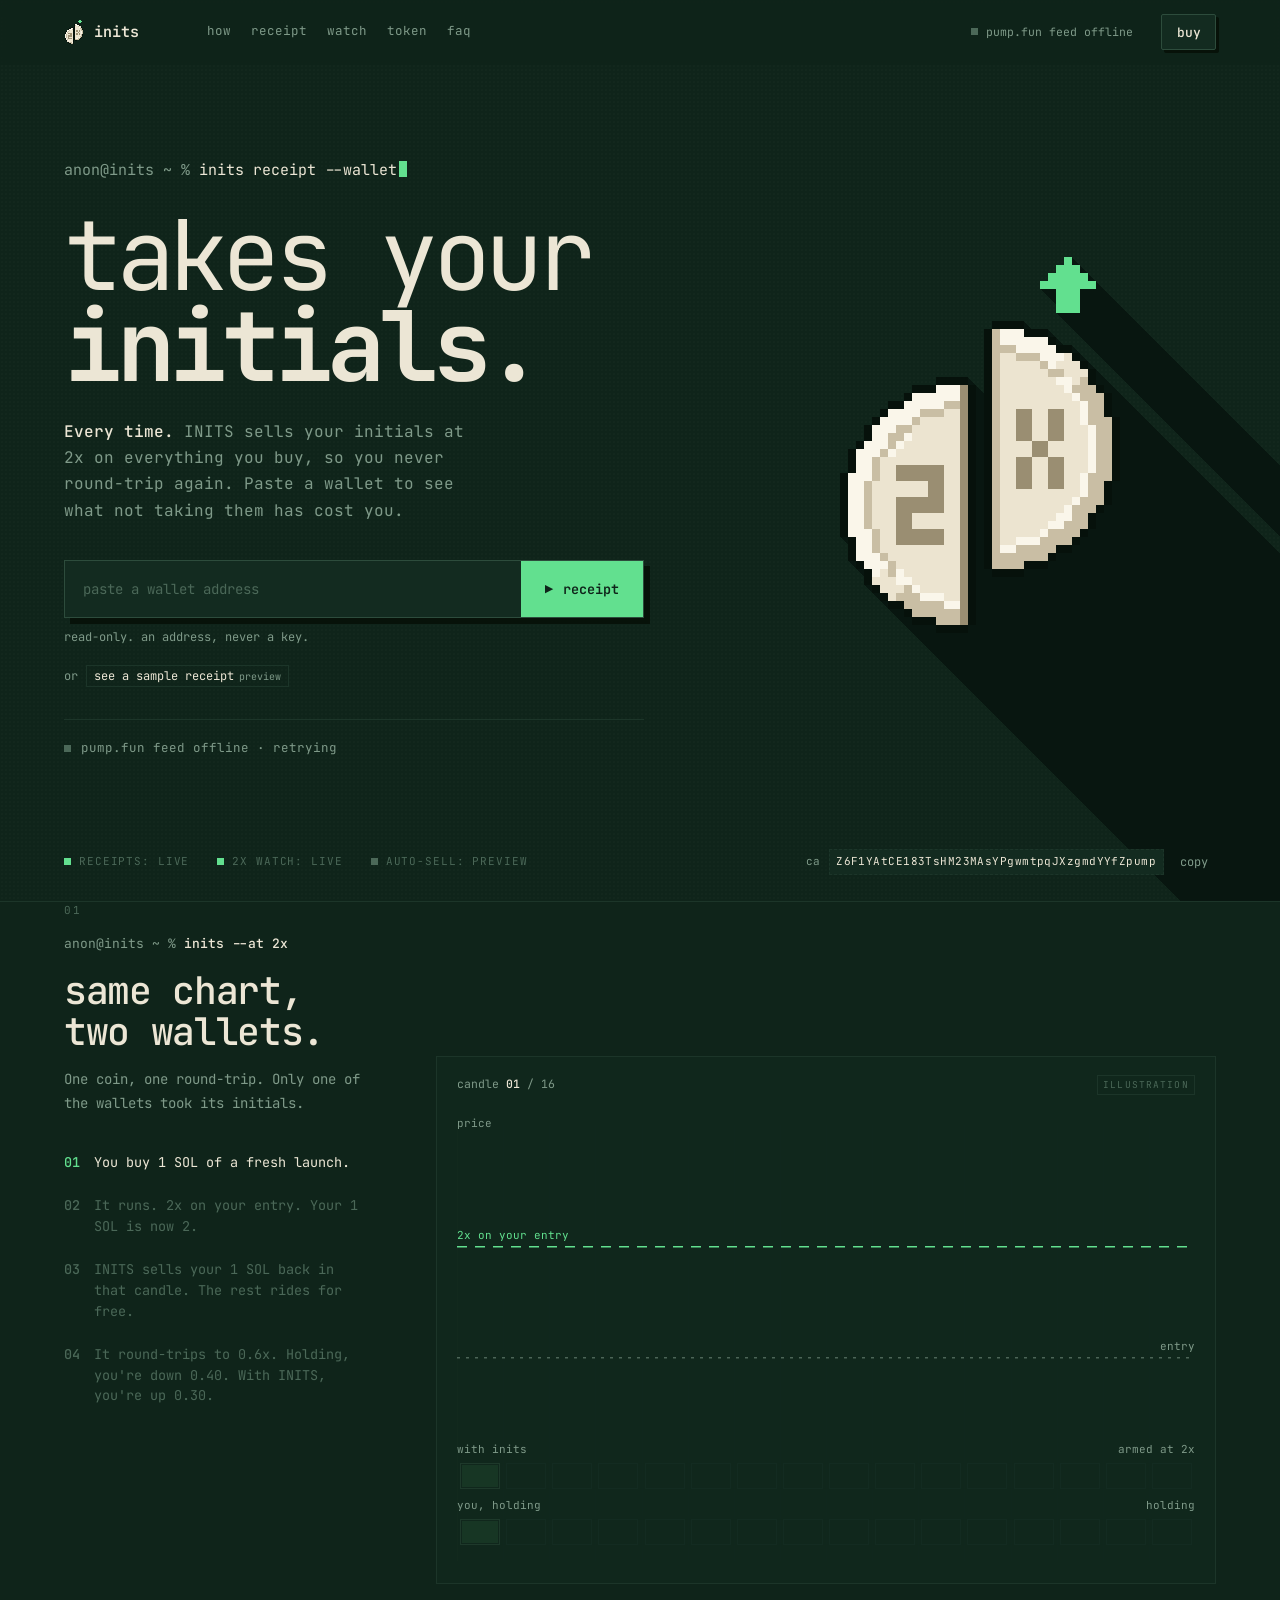
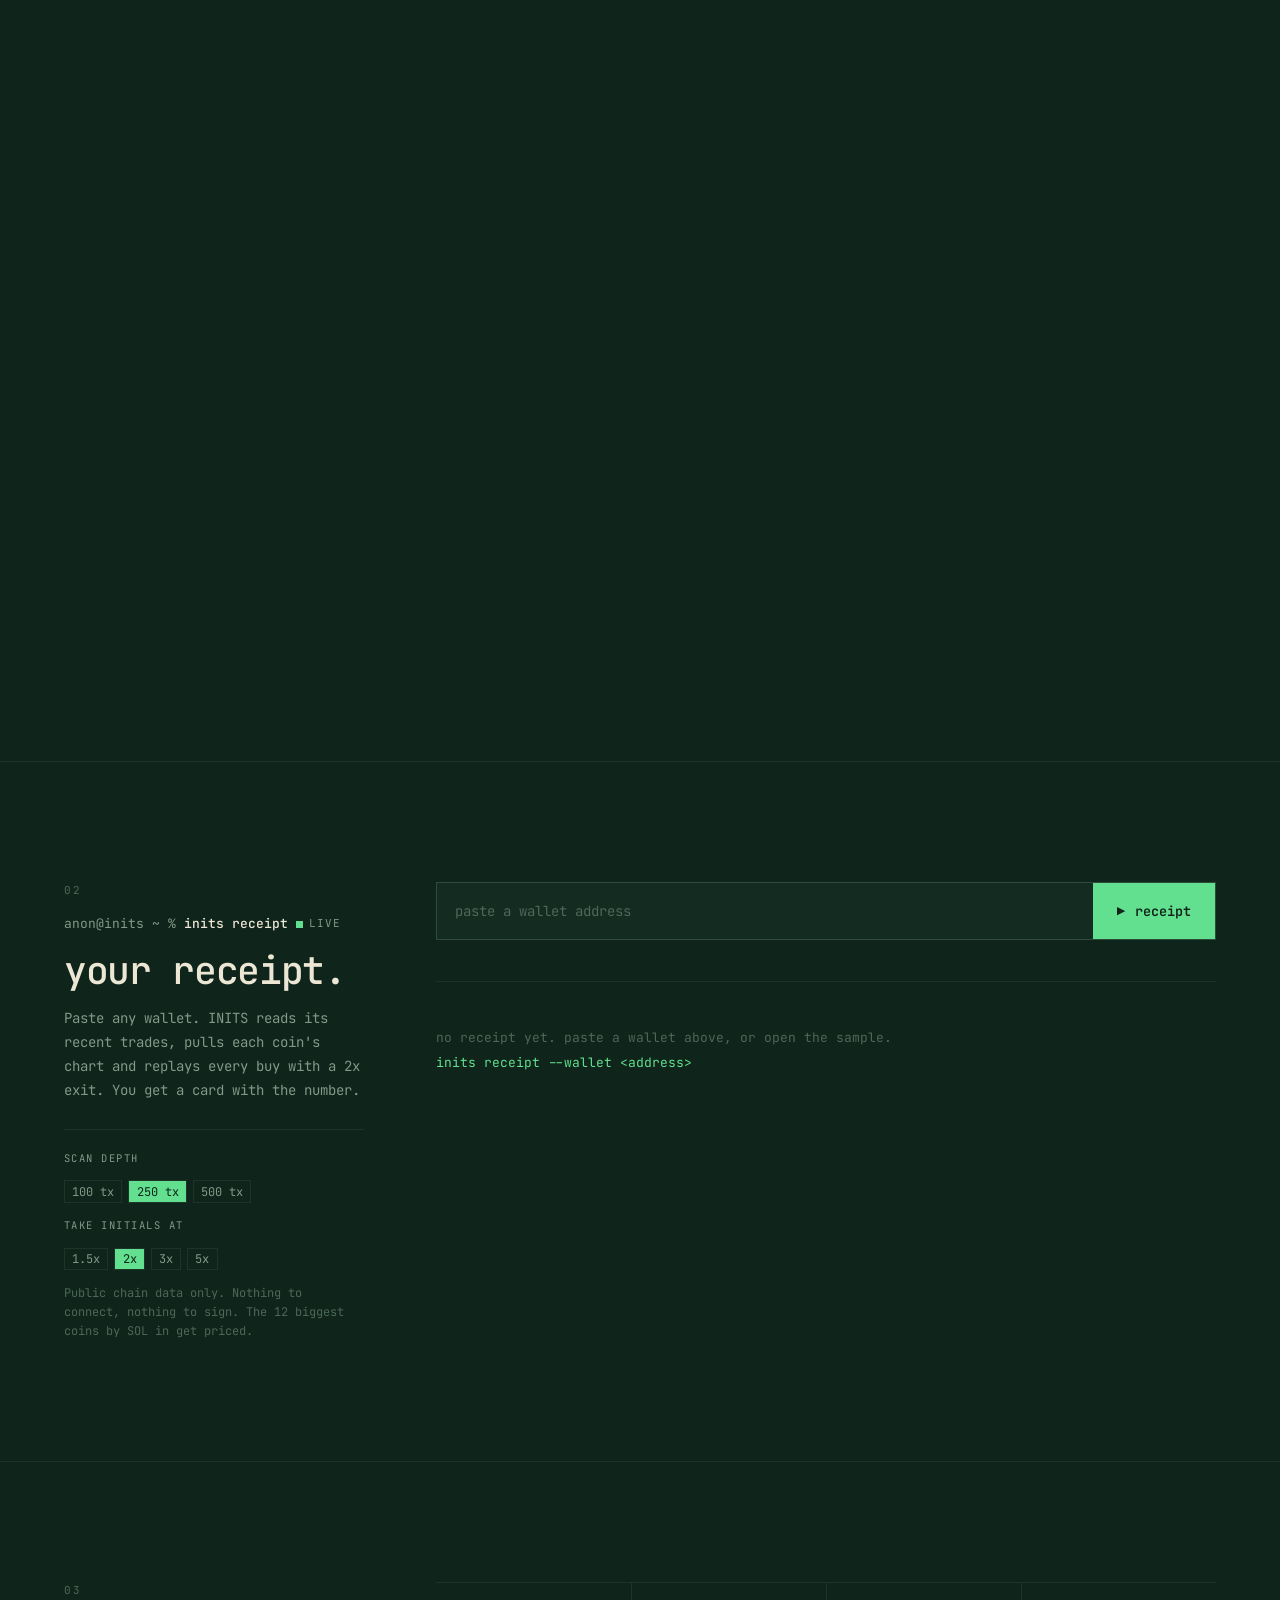
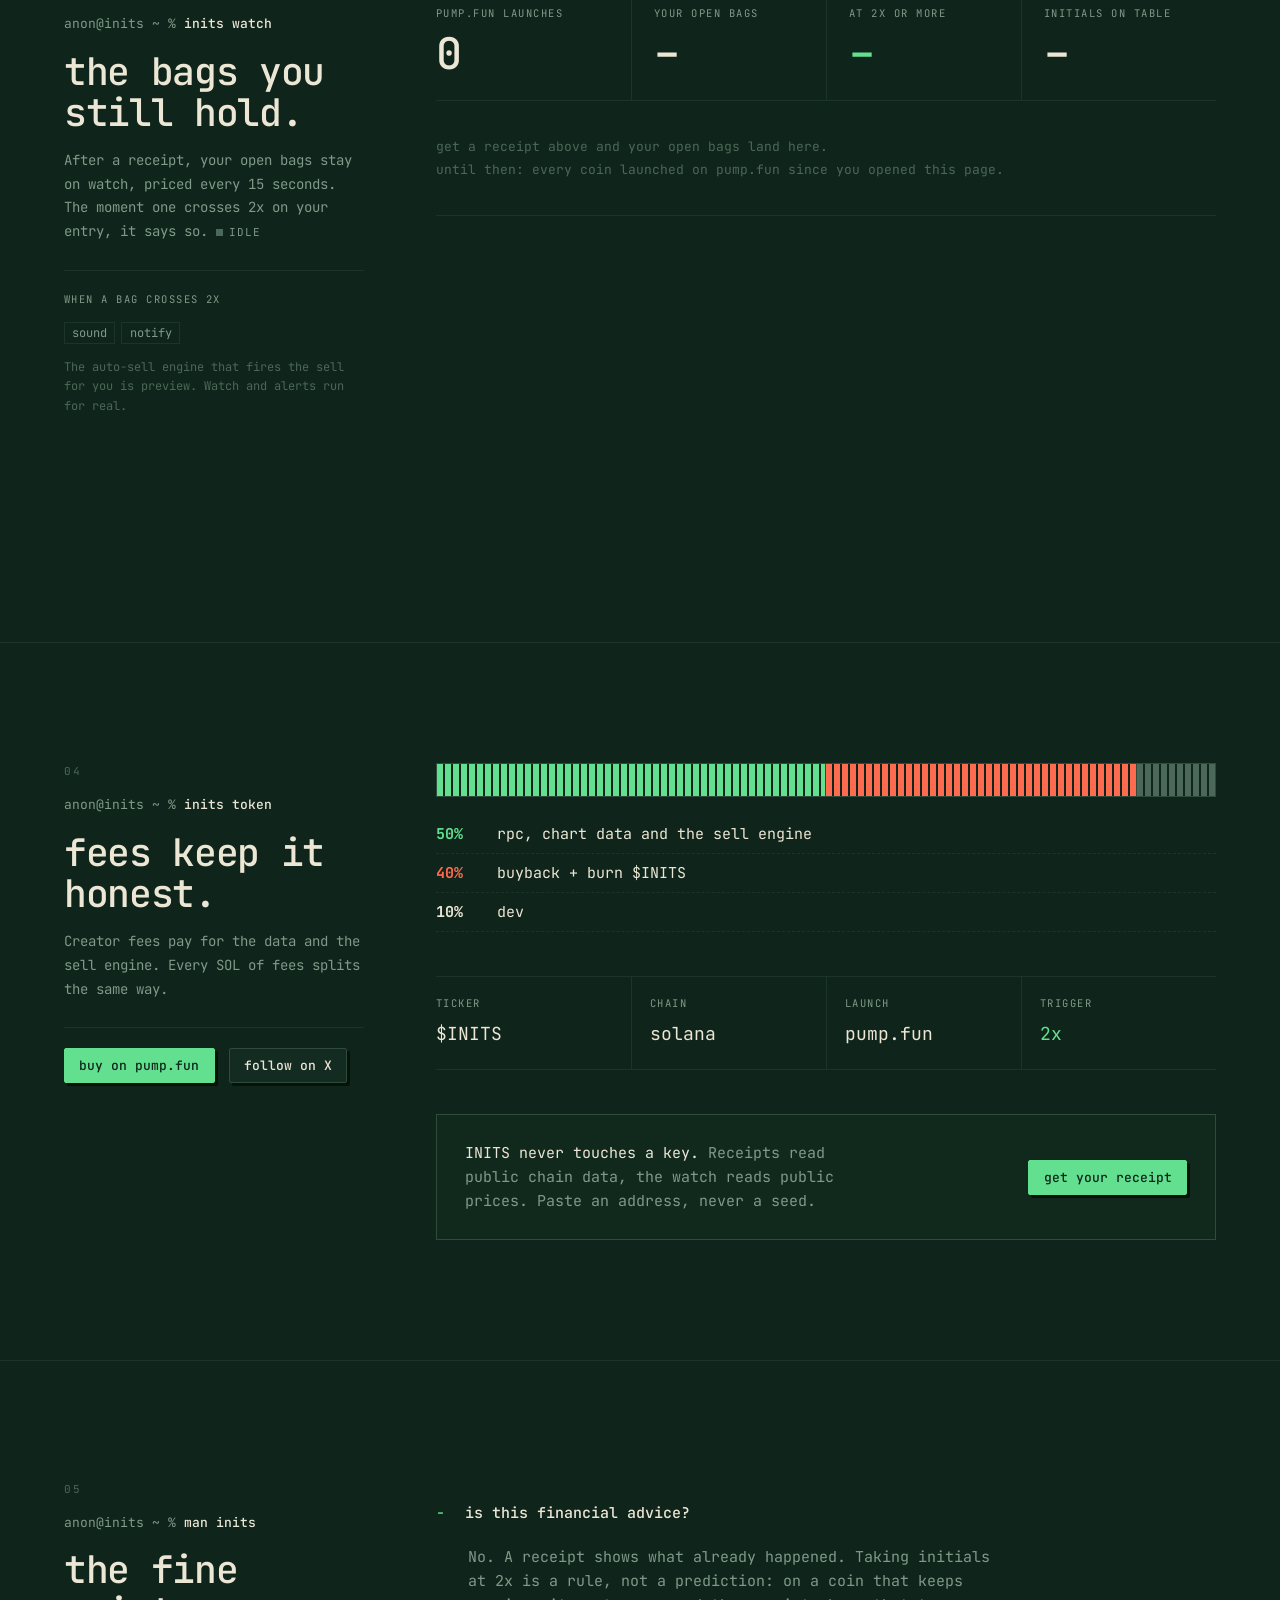
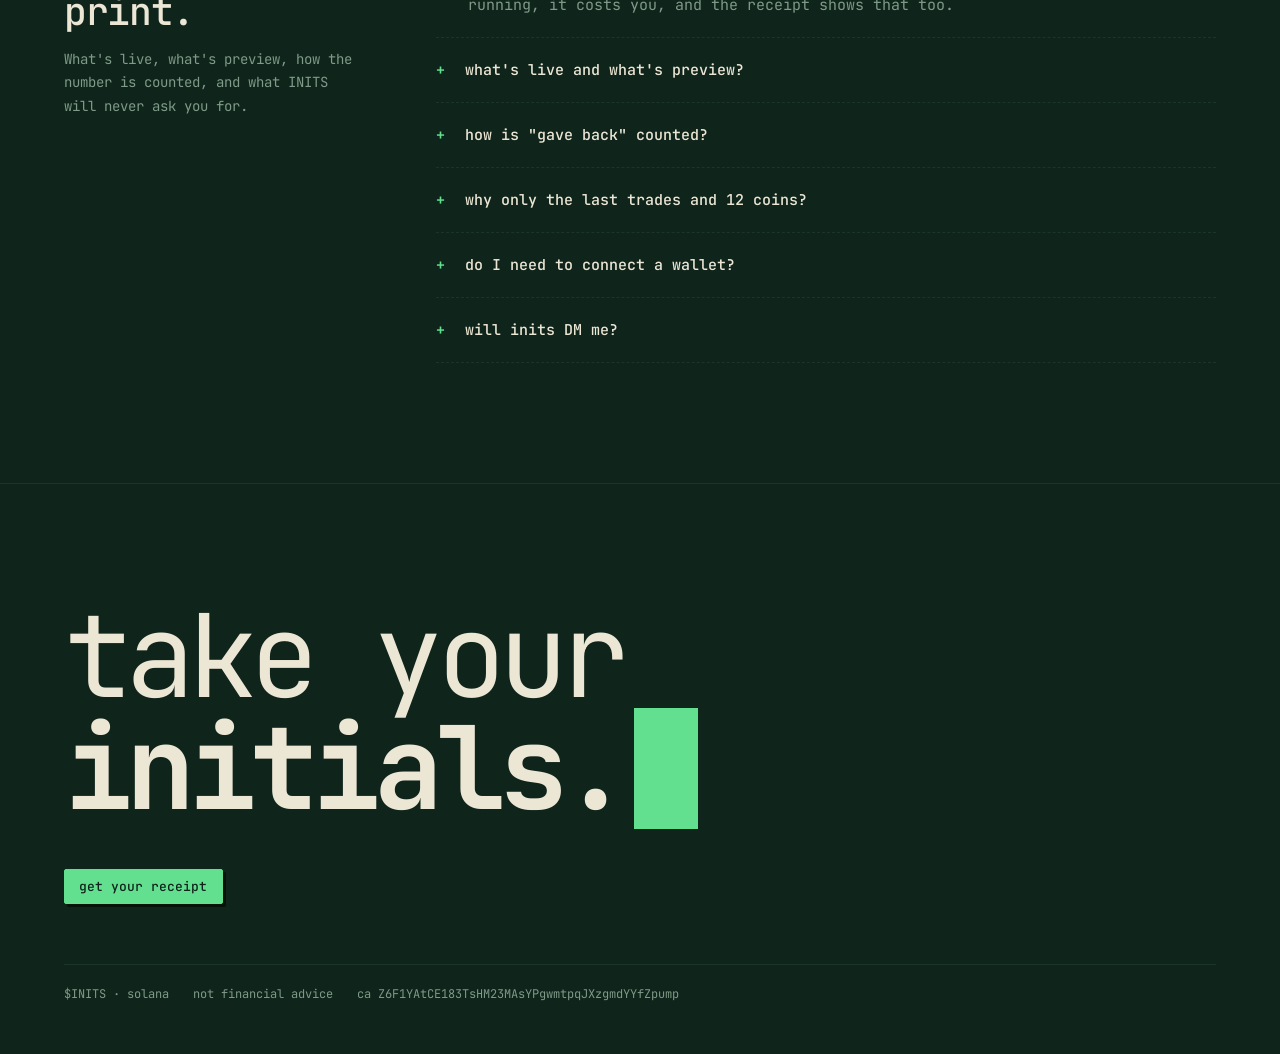
==== commit e89aac77: "CA + takeinits.fun, SOL-only charts, units check, wick cap Co-Authored-By: Claude Opus 5.5 <noreply@" ====
--- a/index.html
+++ b/index.html
@@ -6,8 +6,8 @@
 <meta name="description" content="Sells your initials at 2x on everything you buy, so you never round-trip again. Paste a wallet to see how much SOL you gave back.">
 <meta name="theme-color" content="#0f241a">
 <meta property="og:title" content="INITS — takes your initials. every time."><meta property="og:description" content="Paste a wallet. See how much SOL you gave back by not taking your initials at 2x.">
-<meta property="og:type" content="website"><meta property="og:image" content="/og.png">
-<meta name="twitter:card" content="summary_large_image"><meta name="twitter:image" content="/og.png">
+<meta property="og:type" content="website"><meta property="og:url" content="https://www.takeinits.fun/"><meta property="og:image" content="https://www.takeinits.fun/og.png">
+<meta name="twitter:card" content="summary_large_image"><meta name="twitter:title" content="INITS — takes your initials. every time."><meta name="twitter:description" content="Paste a wallet. See how much SOL you gave back by not taking your initials at 2x."><meta name="twitter:image" content="https://www.takeinits.fun/og.png">
 <link rel="icon" href="/fav.png"><link rel="apple-touch-icon" href="/fav.png">
 <link rel="preconnect" href="https://fonts.googleapis.com"><link rel="preconnect" href="https://fonts.gstatic.com" crossorigin>
 <link href="https://fonts.googleapis.com/css2?family=JetBrains+Mono:wght@400;500;600;700&display=swap" rel="stylesheet">
@@ -669,8 +669,14 @@
     const mint = mints[0], e = moved[mint];
     if (e.created) lam += RENT; if (e.closed) lam -= RENT;
     const sol = lam / 1e9;
-    if (e.d > 0 && sol < -0.0005) return { t: tx.blockTime, mint, side: "buy", tokens: e.d, sol: -sol, sig };
-    if (e.d < 0 && sol > 0.0005) return { t: tx.blockTime, mint, side: "sell", tokens: -e.d, sol, sig };
+    // the venue: owner of the token account that moved the other way (a pump.fun bonding curve, a PumpSwap pool…)
+    const other = {};
+    for (const b of tx.meta.preTokenBalances || []) if (b.mint === mint && b.owner && b.owner !== wallet) other[b.accountIndex] = { owner: b.owner, pre: Number(b.uiTokenAmount.amount), post: 0 };
+    for (const b of tx.meta.postTokenBalances || []) if (b.mint === mint && b.owner && b.owner !== wallet) { const o = other[b.accountIndex] || (other[b.accountIndex] = { owner: b.owner, pre: 0 }); o.post = Number(b.uiTokenAmount.amount); }
+    let venue = null, best = 0;
+    for (const o of Object.values(other)) { const d = o.post - o.pre; if (d && Math.sign(d) === -Math.sign(e.d) && Math.abs(d) > best) { best = Math.abs(d); venue = o.owner; } }
+    if (e.d > 0 && sol < -0.0005) return { t: tx.blockTime, mint, side: "buy", tokens: e.d, sol: -sol, sig, venue };
+    if (e.d < 0 && sol > 0.0005) return { t: tx.blockTime, mint, side: "sell", tokens: -e.d, sol, sig, venue };
     return null;
   }
 
@@ -696,7 +702,7 @@
 
   // ---------- the replay: every buy is a lot; when the chart touches thr x that lot's price, sell enough to return its SOL ----------
   // Your own sells are mirrored on whatever the inits track still holds. Candles that start before a buy never count for it.
-  function simulate(pos, candles, last, thr = 2) {
+  function simulate(pos, candles, last, thr = 2, sec = 0) {
     const lots = []; let aTok = 0, aOut = 0, iOut = 0, trig = 0, peak = 0;
     const ev = [...pos.trades.map(t => ({ k: 0, t: t.t, tr: t })), ...candles.map(c => ({ k: 1, t: c.s, c }))].sort((a, b) => a.t - b.t || a.k - b.k);
     for (const e of ev) {
@@ -712,7 +718,7 @@
         }
       } else {
         const c = e.c;
-        if (c.s >= pos.t0 && (pos.t1 == null || c.s <= pos.t1)) peak = Math.max(peak, c.h / pos.entry);
+        if (c.s + sec > pos.t0 && (pos.t1 == null || c.s <= pos.t1)) peak = Math.max(peak, c.h / pos.entry);   // informational: includes the candle the buy landed in
         for (const l of lots) {
           if (l.taken || c.s < l.t || l.tok <= 0) continue;
           if (c.h >= thr * l.price) { const q = Math.min(l.tok, l.orig / thr); l.tok -= q; iOut += q * thr * l.price; l.taken = true; trig++; }
@@ -727,14 +733,14 @@
   // ---------- GeckoTerminal (public, ~30 calls/min: one call at a time, spaced) ----------
   const TFS = [["minute", 1, 60], ["minute", 5, 300], ["minute", 15, 900], ["hour", 1, 3600], ["hour", 4, 14400], ["hour", 12, 43200], ["day", 1, 86400]];
   const pickTF = span => TFS.find(([, , s]) => span / s <= 980) || TFS[TFS.length - 1];
-  function makeGT(base = "https://api.geckoterminal.com/api/v2", gapMs = 2100) {
+  function makeGT(base = "https://api.geckoterminal.com/api/v2", gapMs = 2600) {
     let last = 0;
     async function get(path, tries = 0) {
       const wait = Math.max(0, last + gapMs - Date.now()); if (wait) await sleep(wait); last = Date.now();
       let r;
       try { r = await fetch(base + path, { headers: { accept: "application/json" } }); }
-      catch (e) { if (tries < 2) { await sleep(1500); return get(path, tries + 1); } throw e; }
-      if (r.status === 429) { if (tries < 3) { await sleep(12000); return get(path, tries + 1); } throw new Error("chart data is rate limited, try again in a minute"); }
+      catch (e) { if (tries < 3) { await sleep(7000 * (tries + 1)); return get(path, tries + 1); } throw new Error("chart data unreachable"); }   // a rate-limited reply has no CORS header, so it surfaces as a network error
+      if (r.status === 429) { if (tries < 3) { await sleep(10000 * (tries + 1)); return get(path, tries + 1); } throw new Error("chart data is rate limited, try again in a minute"); }
       if (r.status === 404) return null;
       if (!r.ok) throw new Error("chart data " + r.status);
       return r.json();
@@ -755,11 +761,21 @@
     }
     return info;
   }
+  const DEAD = new Set();   // addresses that are not pools (404): never ask twice
   async function candlesFor(gt, poolAddr, mint, from, to) {
     const [tf, agg, sec] = pickTF(Math.max(120, to - from));
+    if (DEAD.has(poolAddr)) return { sec, list: [] };
     const j = await gt.get(`/networks/solana/pools/${poolAddr}/ohlcv/${tf}?aggregate=${agg}&before_timestamp=${Math.ceil(to + sec)}&limit=1000&currency=token&token=${mint}`);
-    const list = (j?.data?.attributes?.ohlcv_list || []).map(([s, o, h, l, c]) => ({ s, h: +h, c: +c })).filter(c => c.s + sec >= from && c.h > 0);
+    if (!j) { DEAD.add(poolAddr); return { sec, list: [] }; }
+    // prices come in the pool's other token: only SOL pools count
+    const m = j.meta || {}, other = m.base?.address === mint ? m.quote : m.quote?.address === mint ? m.base : null;
+    if (other && other.address !== WSOL) return { sec, list: [], notSol: other.symbol || "?" };
+    const list = (j?.data?.attributes?.ohlcv_list || []).map(([s, o, h, l, c]) => ({ s, o: +o, h: +h, c: +c })).filter(c => c.s + sec >= from && c.h > 0);
     return { sec, list: list.sort((a, b) => a.s - b.s) };
+  }
+  // sanity: a wick can't be more than 4x the candle's body or the close before it (bad prints happen)
+  function clean(list) {
+    return list.map((c, i) => { const ref = Math.max(c.o || c.c, c.c, i ? list[i - 1].c : c.c); return { ...c, h: Math.min(c.h, ref * 4) }; });
   }
 
   // ---------- DexScreener (public): live price in SOL for open bags ----------
@@ -803,16 +819,27 @@
       const p = top[i], meta = info[p.mint] || { symbol: p.mint.slice(0, 4), pools: [] }, sym = (meta.symbol || "?").toUpperCase();
       say("px", `pricing ${i + 1}/${top.length} · $${sym}`, i === top.length - 1);
       const to = p.open ? now : p.t1, row = { mint: p.mint, sym, pos: p, candles: [], last: 0, sec: 60 };
+      const uniq = a => [...new Set(a.filter(Boolean))];
+      const venues = uniq(p.trades.map(t => t.venue)), tops = meta.pools || [];
+      const cands = uniq([...venues, ...tops]).slice(0, 3), tried = new Set();
       try {
-        for (const [k, addr] of meta.pools.slice(0, 2).entries()) {
+        for (const addr of cands) {
+          tried.add(addr);
           const c = await candlesFor(gt, addr, p.mint, p.t0, to);
-          if (k === 0) { row.sec = c.sec; row.last = c.list.length ? c.list[c.list.length - 1].c : 0; }
-          row.candles = row.candles.concat(c.list);
-          if (!c.list.length || c.list[0].s <= p.t0 + c.sec) break;   // this pool covers the first buy: done
+          if (c.notSol) row.notSol = c.notSol;
+          if (c.list.length) { if (!row.candles.length) row.sec = c.sec; row.candles = row.candles.concat(c.list); }
+          const first = row.candles.length ? Math.min(...row.candles.map(x => x.s)) : Infinity;
+          const startOK = first <= p.t0 + row.sec;                                      // covers the first buy
+          const endOK = !p.open || tops.includes(addr) || !tops.some(a => !tried.has(a)); // open bag: also want the live pool
+          if (startOK && endOK) break;
         }
-        row.candles.sort((a, b) => a.s - b.s);
+        row.candles = clean(row.candles.sort((a, b) => a.s - b.s));
+        // units check: the chart near the first buy must be close to what the wallet actually paid
+        if (row.candles.length) { const near = row.candles.reduce((a, c) => Math.abs(c.s - p.t0) < Math.abs(a.s - p.t0) ? c : a), k = near.c / p.entry;
+          if (!(k > .05 && k < 20)) { row.candles = []; row.err = "chart in another unit"; } }
+        row.last = row.candles.length ? row.candles[row.candles.length - 1].c : 0;
       } catch (e) { row.err = e.message; }
-      if (!row.candles.length) row.err ||= "no chart";
+      if (!row.candles.length) row.err ||= row.notSol ? `paired with $${row.notSol}, not SOL` : "no chart";
       priced.push(row);
     }
     return { wallet, depth: o.depth, rawN: raw.length, txN: sigs.length, tradeN: trades.length, coinN: pos.length, priced, at: now };
@@ -822,7 +849,7 @@
   function summarize(S, thr = 2) {
     const rows = S.priced.map(r => {
       if (r.err) return { ...r, ok: false, solIn: r.pos.solIn };
-      return { ...r, ok: true, solIn: r.pos.solIn, ...simulate(r.pos, r.candles, r.pos.open ? r.last : 0, thr) };
+      return { ...r, ok: true, solIn: r.pos.solIn, ...simulate(r.pos, r.candles, r.pos.open ? r.last : 0, thr, r.sec) };
     });
     const ok = rows.filter(r => r.ok), sum = f => ok.reduce((s, r) => s + f(r), 0);
     const given = sum(r => Math.max(0, r.diff)), cost = sum(r => Math.min(0, r.diff));
@@ -860,7 +887,7 @@
 </script>
 <script>
 const CONFIG = {
-  ca: "", x: "https://x.com/", site: "", ticker: "$INITS", object: "split", theme: document.documentElement.dataset.theme,
+  ca: "Z6F1YAtCE183TsHM23MAsYPgwmtpqJXzgmdYYfZpump", x: "https://x.com/", site: "https://www.takeinits.fun", ticker: "$INITS", object: "split", theme: document.documentElement.dataset.theme,
   rpc: ["https://solana-rpc.publicnode.com", "https://api.mainnet-beta.solana.com"], maxCoins: 12,
 };
 const T = TK.THEMES[CONFIG.theme], reduce = matchMedia("(prefers-reduced-motion: reduce)").matches;
@@ -872,7 +899,7 @@
 const signed = n => (n > 0.0005 ? "+" : n < -0.0005 ? "−" : "") + solf(n);
 const mult = n => (n >= 10 ? n.toFixed(0) : n.toFixed(1)) + "x";
 const sleep = ms => new Promise(r => setTimeout(r, ms));
-const host = () => (CONFIG.site || "").replace(/^https?:\/\//, "").replace(/\/$/, "");
+const host = () => (CONFIG.site || "").replace(/^https?:\/\//, "").replace(/^www\./, "").replace(/\/$/, "");
 
 if (CONFIG.ca) { $("#ca").textContent = CONFIG.ca; $("#copy").hidden = false; $("#cafoot").textContent = "ca " + CONFIG.ca;
   $("#copy").onclick = () => navigator.clipboard.writeText(CONFIG.ca).then(() => $("#copy").textContent = "copied").catch(() => {});
@@ -998,11 +1025,11 @@
   $("#listT").textContent = `${R.rows.length} coins · biggest first`;
   $("#list").innerHTML = R.rows.map(r => {
     const link = R.sample ? `$${esc(r.sym)}` : `<a href="https://dexscreener.com/solana/${r.mint}" target="_blank" rel="noopener">$${esc(r.sym)} ↗</a>`;
-    if (!r.ok) return `<div class="lrow"><i class="dot"></i><div><div class="sym">${link}</div><div class="sub">in ${solf(r.solIn)} SOL</div></div><div class="sub det">no chart found</div><div class="d mut">—</div></div>`;
+    if (!r.ok) return `<div class="lrow"><i class="dot"></i><div><div class="sym">${link}</div><div class="sub">in ${solf(r.solIn)} SOL</div></div><div class="sub det">${esc(r.err === "no chart" ? "no SOL chart found" : r.err)}</div><div class="d mut">—</div></div>`;
     const pos = r.pos, now = pos.open ? `holding at ${mult(r.endMult)}` : `exited at ${mult(r.endMult)}`;
     const d = r.diff > .0005 ? `<span class="red">−${solf(r.diff)}</span><small>gave back</small>` : r.diff < -.0005 ? `<span class="acc">+${solf(-r.diff)}</span><small>you beat inits</small>` : `<span class="mut">0.00</span><small>${r.triggered ? "same either way" : `never hit ${R.thr}x`}</small>`;
     const dot = r.diff > .0005 ? "dot red" : r.diff < -.0005 ? "dot on" : "dot";
-    return `<div class="lrow${r === R.worst ? " sel" : ""}"><i class="${dot}"></i><div><div class="sym">${link}</div><div class="sub">in ${solf(r.solIn)} SOL</div></div><div class="sub det">peak ${mult(r.peak)} · ${now}</div><div class="d">${d}</div></div>`;
+    return `<div class="lrow${r === R.worst ? " sel" : ""}"><i class="${dot}"></i><div><div class="sym">${link}</div><div class="sub">in ${solf(r.solIn)} SOL</div></div><div class="sub det">${r.peak > 0 ? `peak ${mult(r.peak)} · ` : ""}${now}</div><div class="d">${d}</div></div>`;
   }).join("");
 }
 
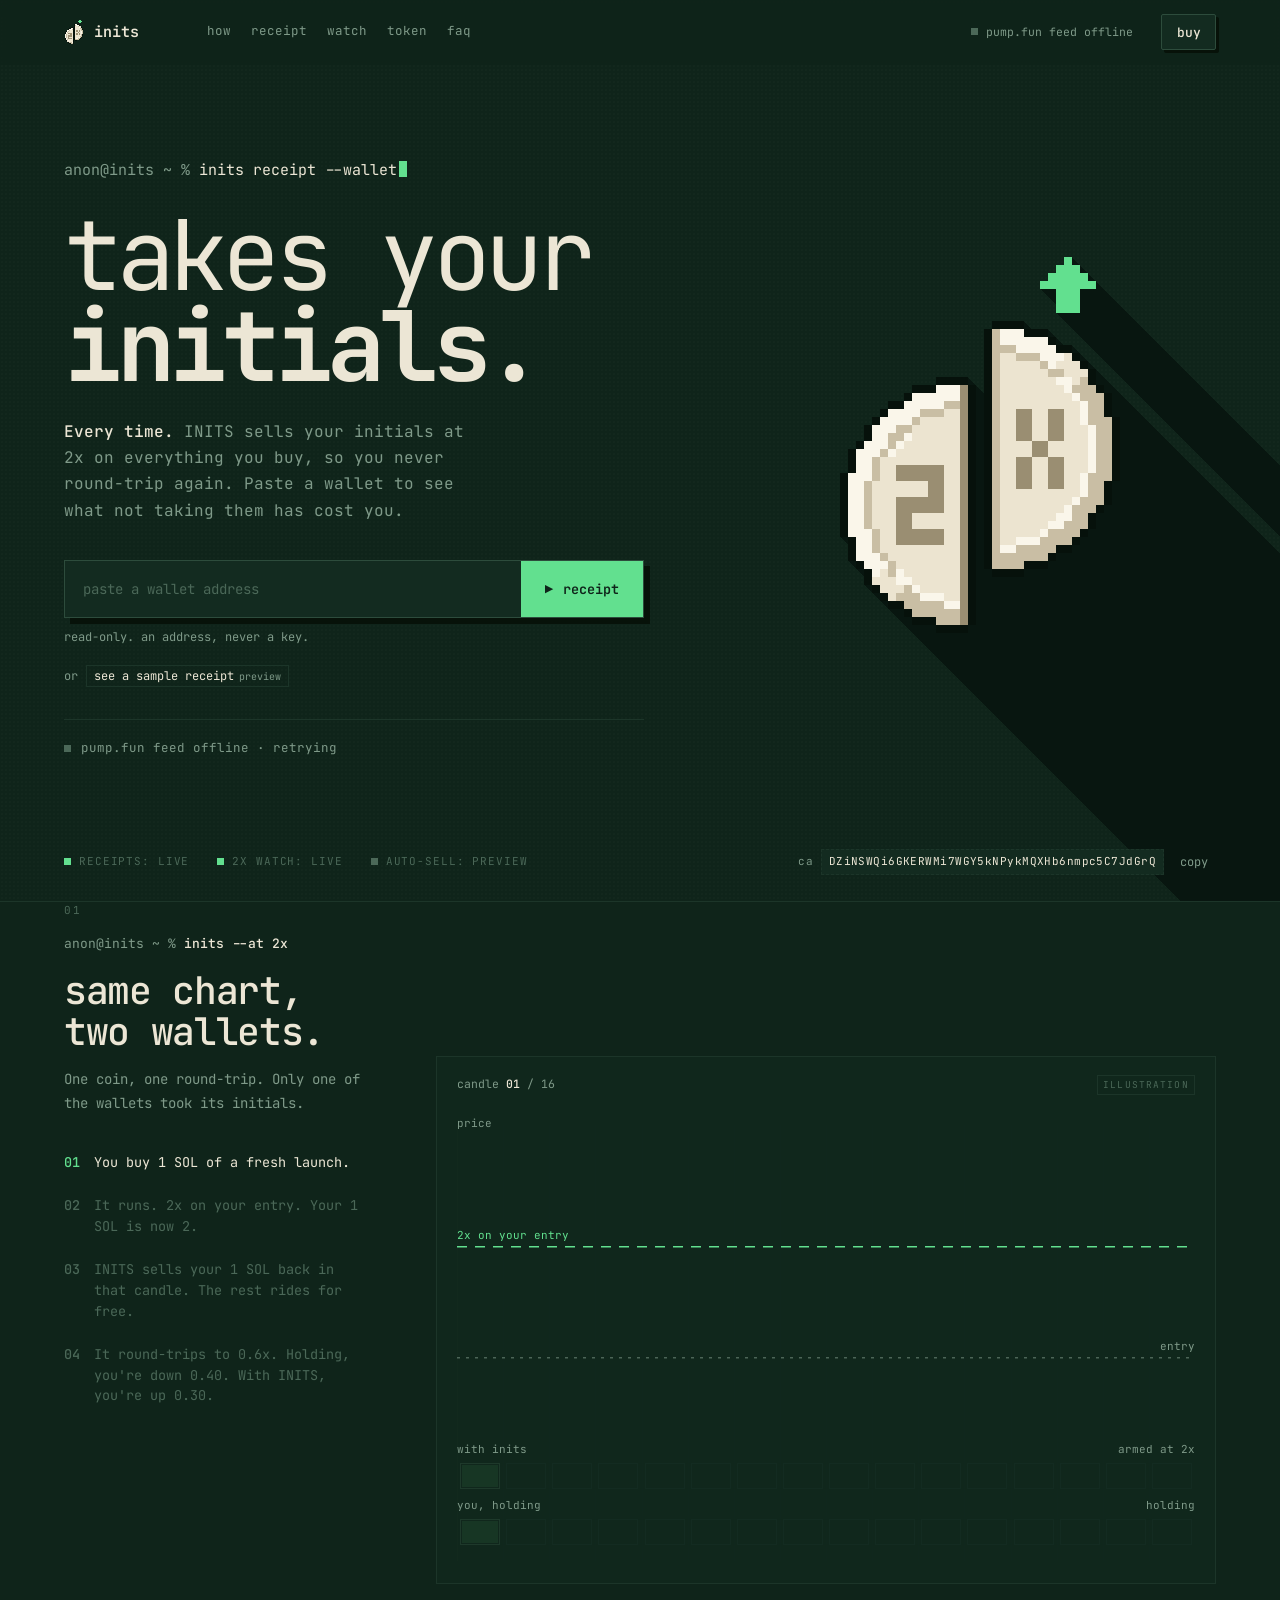
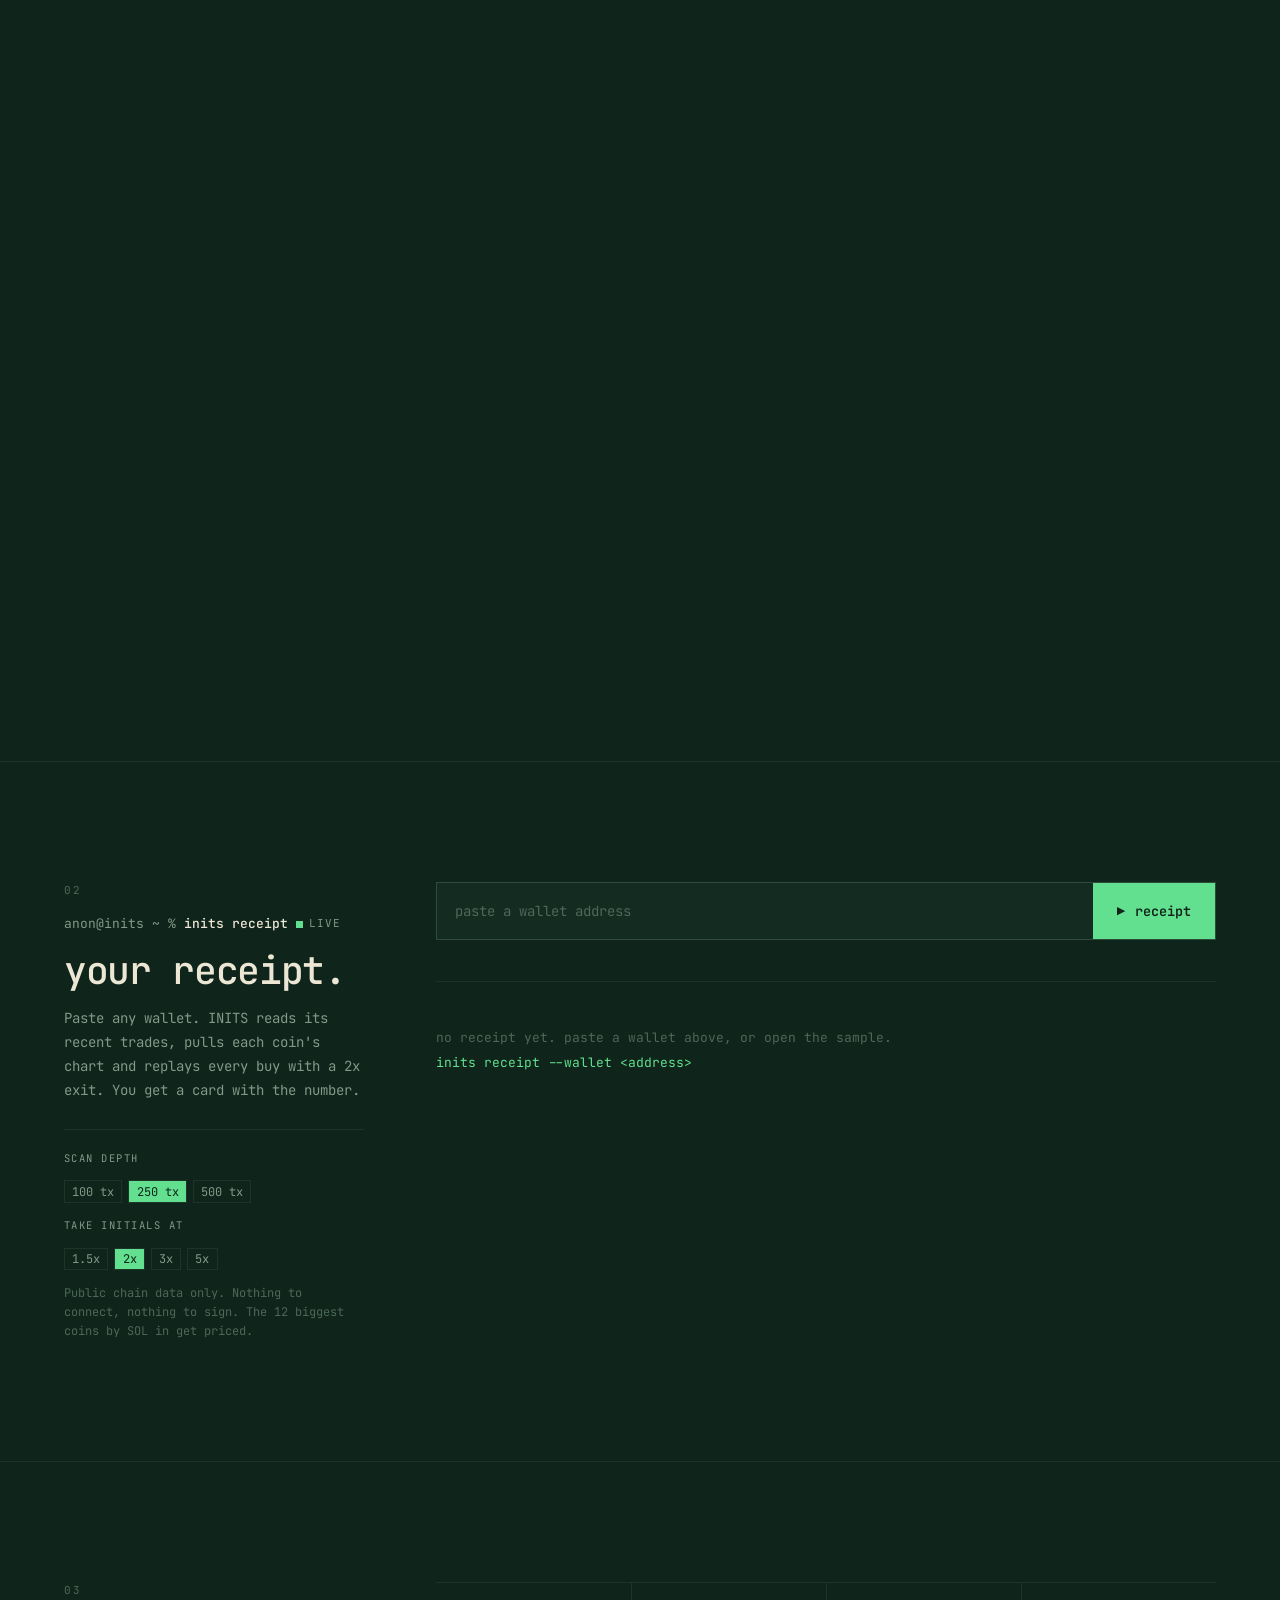
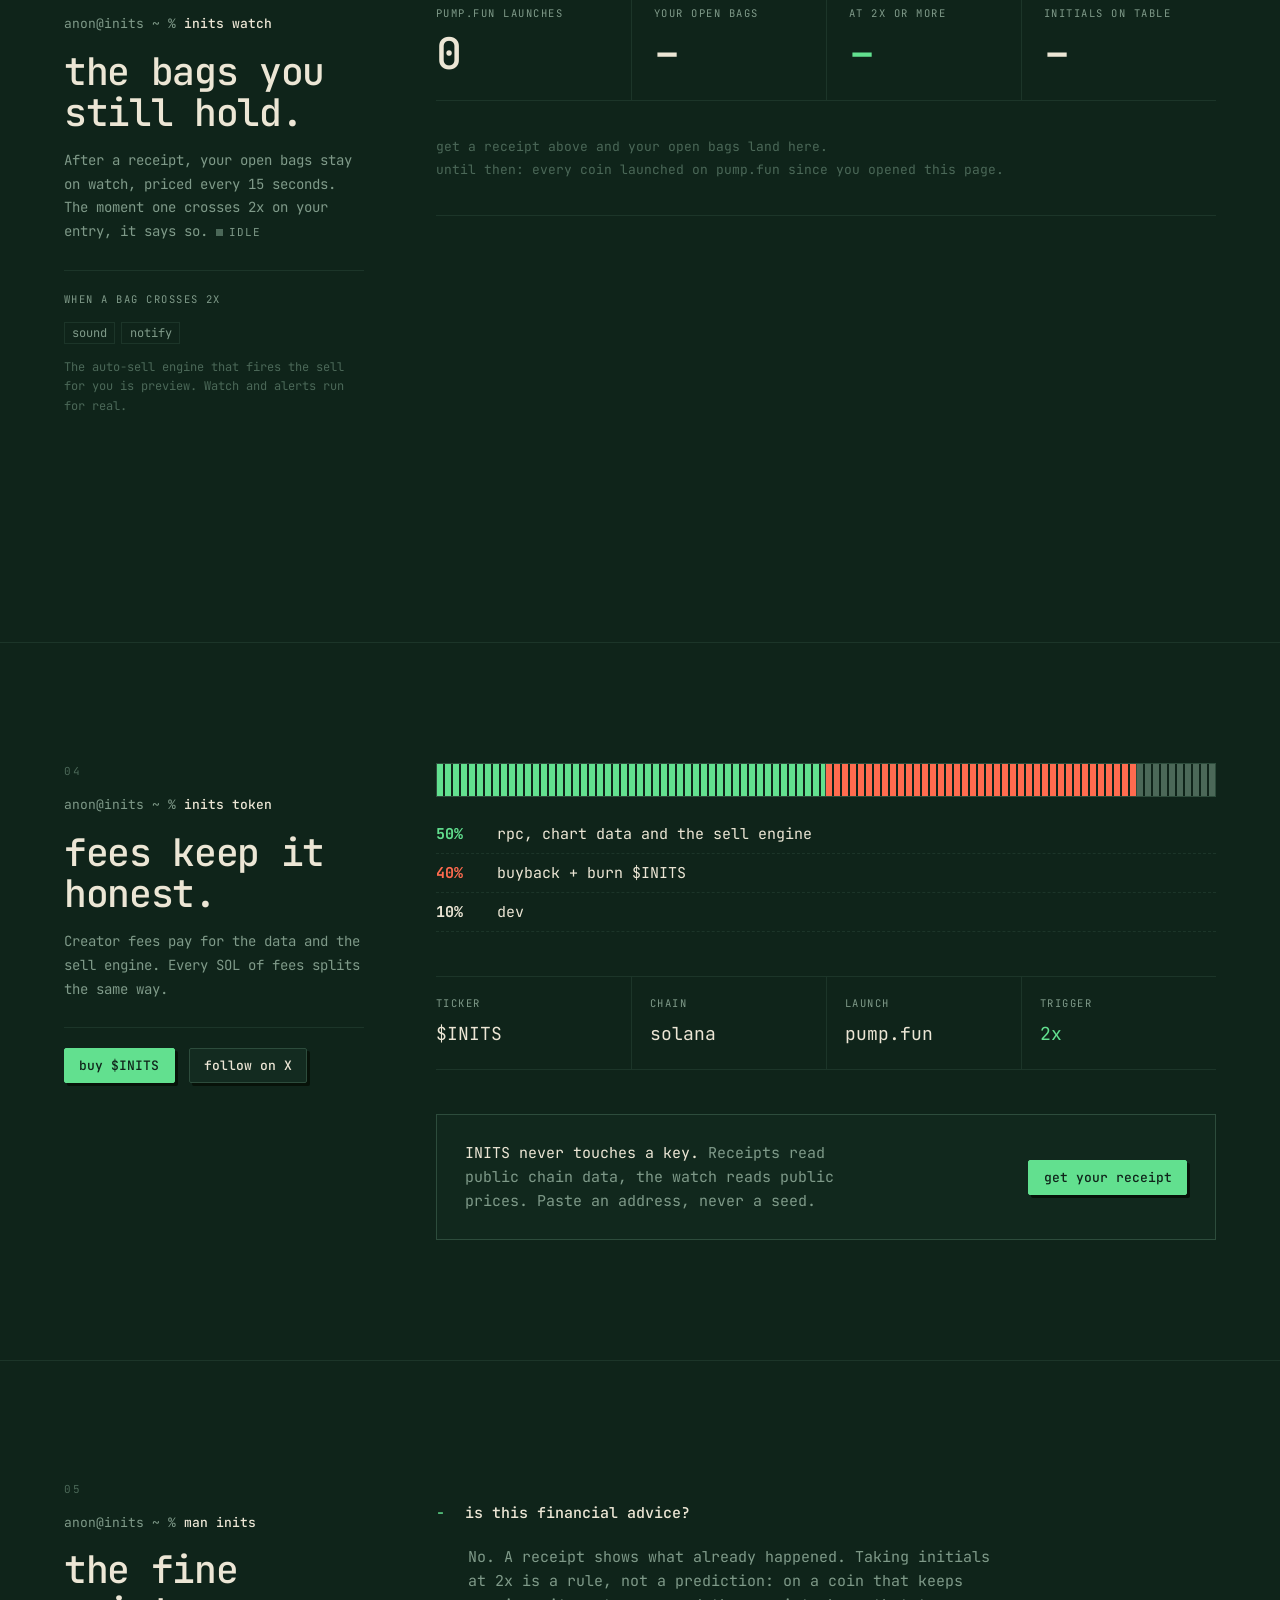
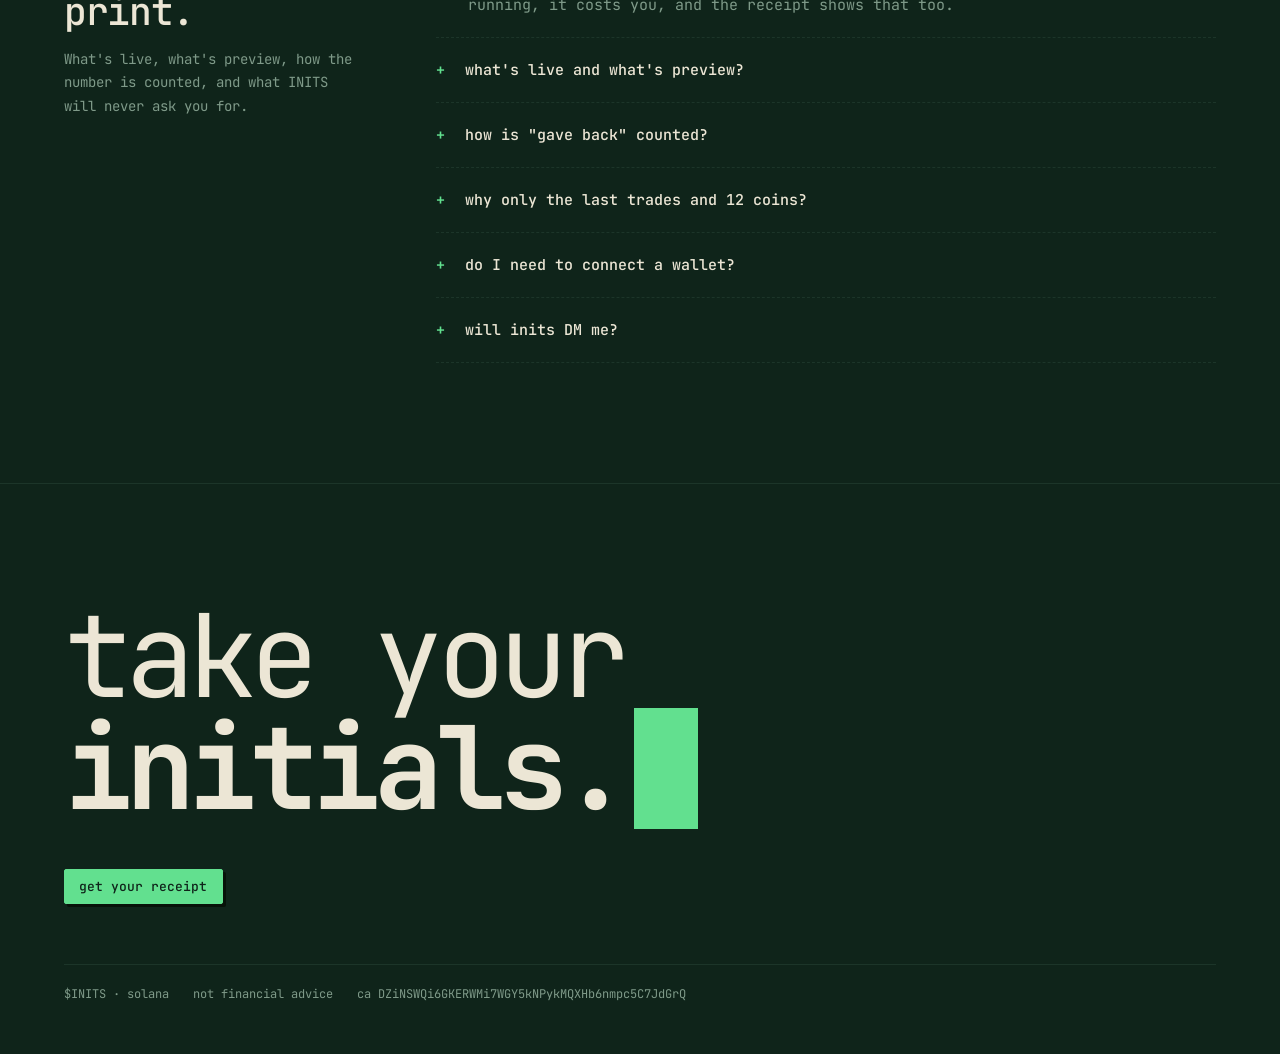
==== commit 237ccbb2: "New CA; buy via Jupiter for non-pump CAs; rotate RPC on 403 Co-Authored-By: Claude Opus 5.5 <noreply" ====
--- a/index.html
+++ b/index.html
@@ -617,9 +617,9 @@
       const url = urls[i % urls.length];
       try {
         const r = await fetch(url, { method: "POST", headers: { "content-type": "application/json" }, body: JSON.stringify({ jsonrpc: "2.0", id: 1, method, params }) });
-        if (r.status === 429 || r.status >= 500) throw new Error("busy " + r.status);
+        if (r.status === 429 || r.status === 403 || r.status >= 500) throw new Error("busy " + r.status);
         const j = await r.json();
-        if (j.error) { const e = new Error(j.error.message || "rpc error"); if (!/limit|busy|timeout|429|too many/i.test(e.message)) e.fatal = true; throw e; }
+        if (j.error) { const e = new Error(j.error.message || "rpc error"); if (!/limit|busy|timeout|429|too many|forbidden|403/i.test(e.message)) e.fatal = true; throw e; }
         return j.result;
       } catch (e) {
         if (e.fatal || tries >= 6) throw e;
@@ -887,7 +887,7 @@
 </script>
 <script>
 const CONFIG = {
-  ca: "Z6F1YAtCE183TsHM23MAsYPgwmtpqJXzgmdYYfZpump", x: "https://x.com/", site: "https://www.takeinits.fun", ticker: "$INITS", object: "split", theme: document.documentElement.dataset.theme,
+  ca: "DZiNSWQi6GKERWMi7WGY5kNPykMQXHb6nmpc5C7JdGrQ", x: "https://x.com/", site: "https://www.takeinits.fun", ticker: "$INITS", object: "split", theme: document.documentElement.dataset.theme,
   rpc: ["https://solana-rpc.publicnode.com", "https://api.mainnet-beta.solana.com"], maxCoins: 12,
 };
 const T = TK.THEMES[CONFIG.theme], reduce = matchMedia("(prefers-reduced-motion: reduce)").matches;
@@ -903,7 +903,9 @@
 
 if (CONFIG.ca) { $("#ca").textContent = CONFIG.ca; $("#copy").hidden = false; $("#cafoot").textContent = "ca " + CONFIG.ca;
   $("#copy").onclick = () => navigator.clipboard.writeText(CONFIG.ca).then(() => $("#copy").textContent = "copied").catch(() => {});
-  ["#buy", "#buyTop"].forEach(s => $(s).href = "https://pump.fun/coin/" + CONFIG.ca); }
+  const pumpCA = /pump$/.test(CONFIG.ca), buyURL = pumpCA ? "https://pump.fun/coin/" + CONFIG.ca : "https://jup.ag/swap/SOL-" + CONFIG.ca;
+  ["#buy", "#buyTop"].forEach(s => { $(s).href = buyURL; $(s).target = "_blank"; $(s).rel = "noopener"; });
+  if (!pumpCA) $("#buy").textContent = "buy $INITS"; }
 else { $("#buy").removeAttribute("href"); $("#buy").textContent = "live at launch"; $("#buy").style.opacity = .6; }
 $("#xlink").href = CONFIG.x;
 
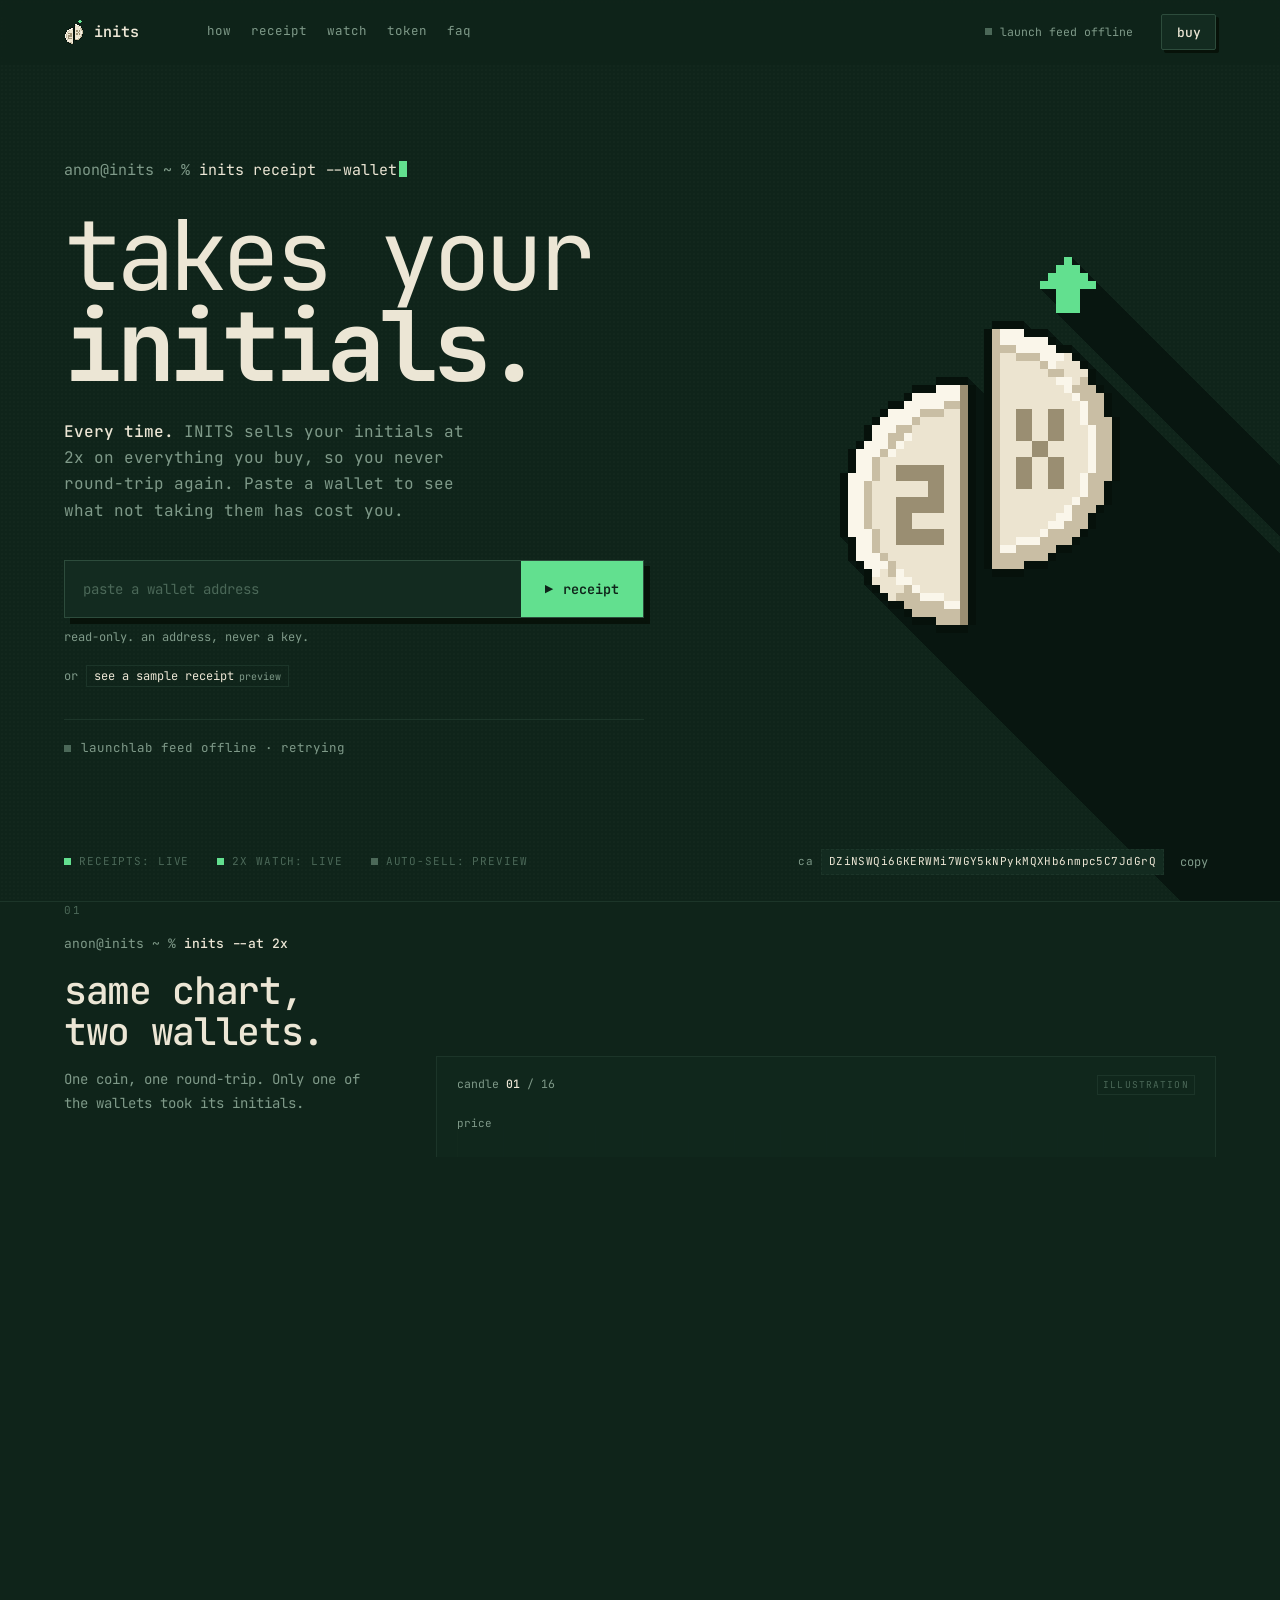
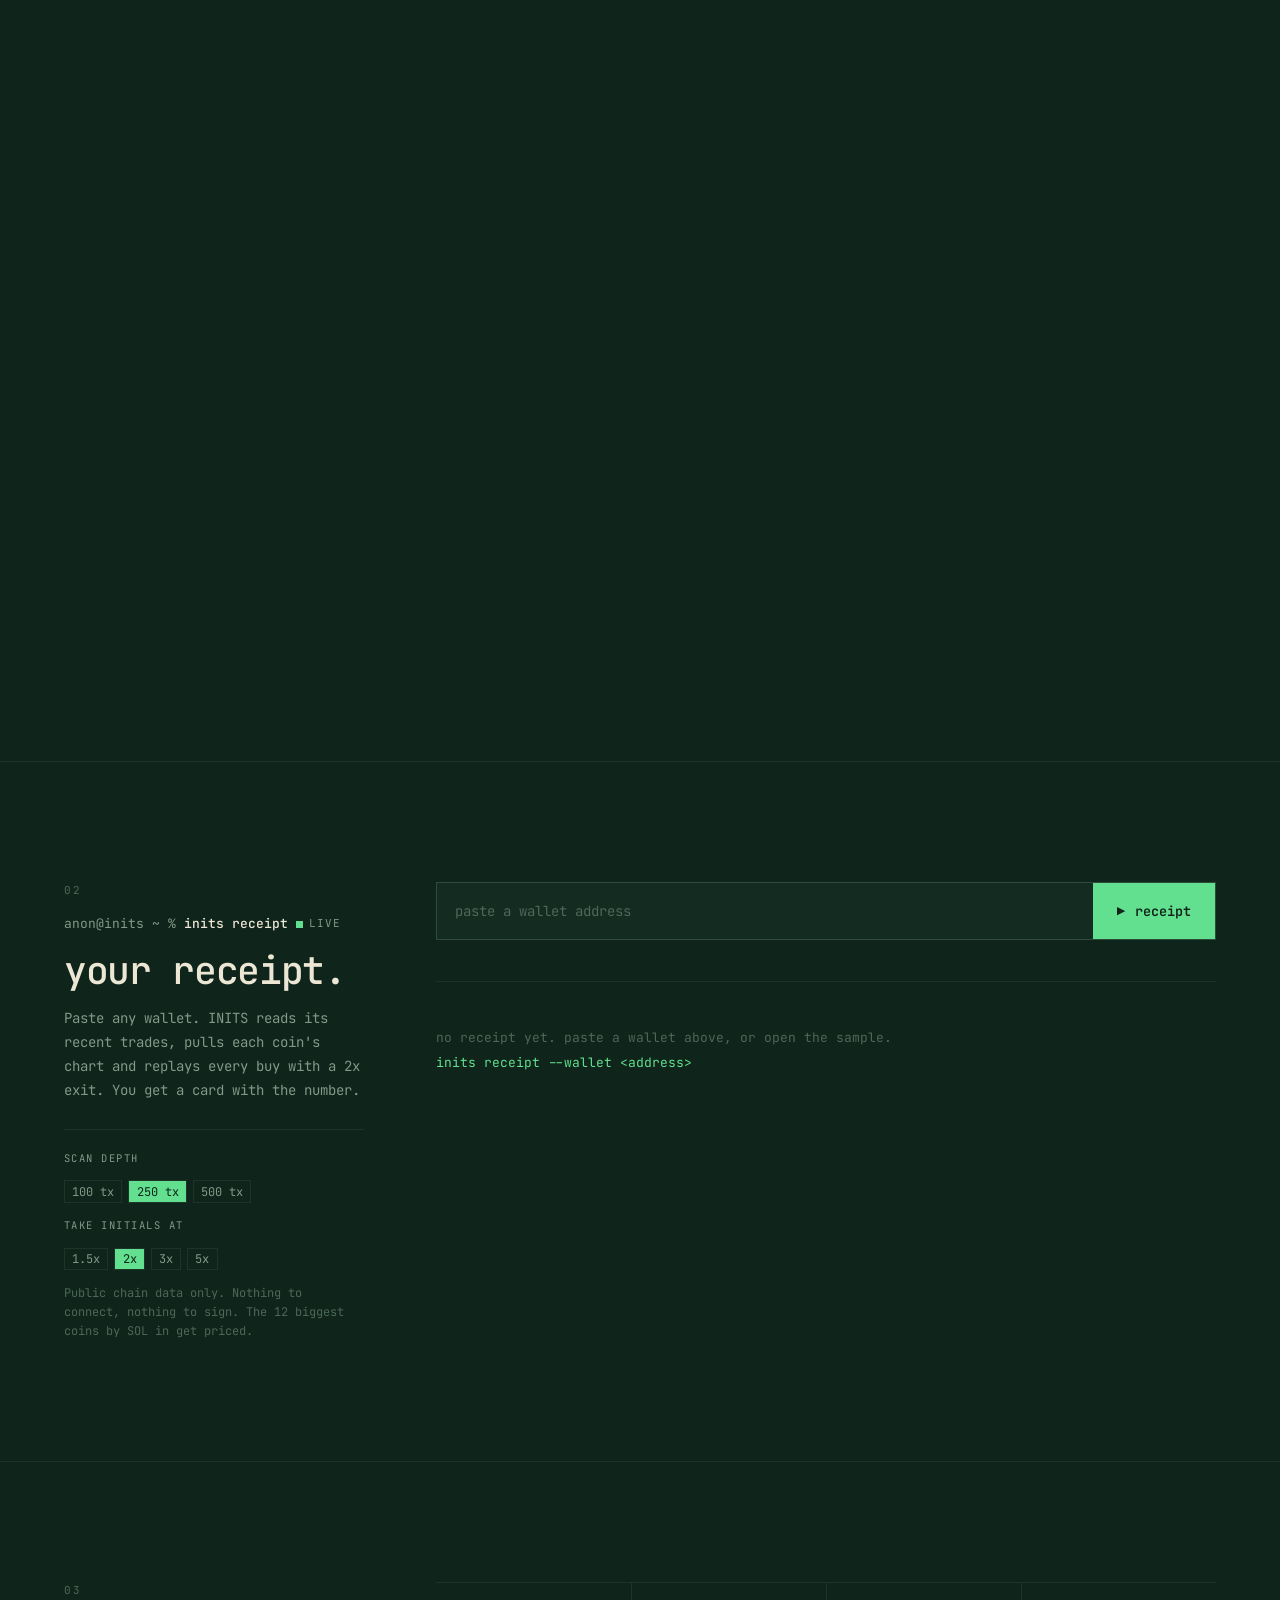
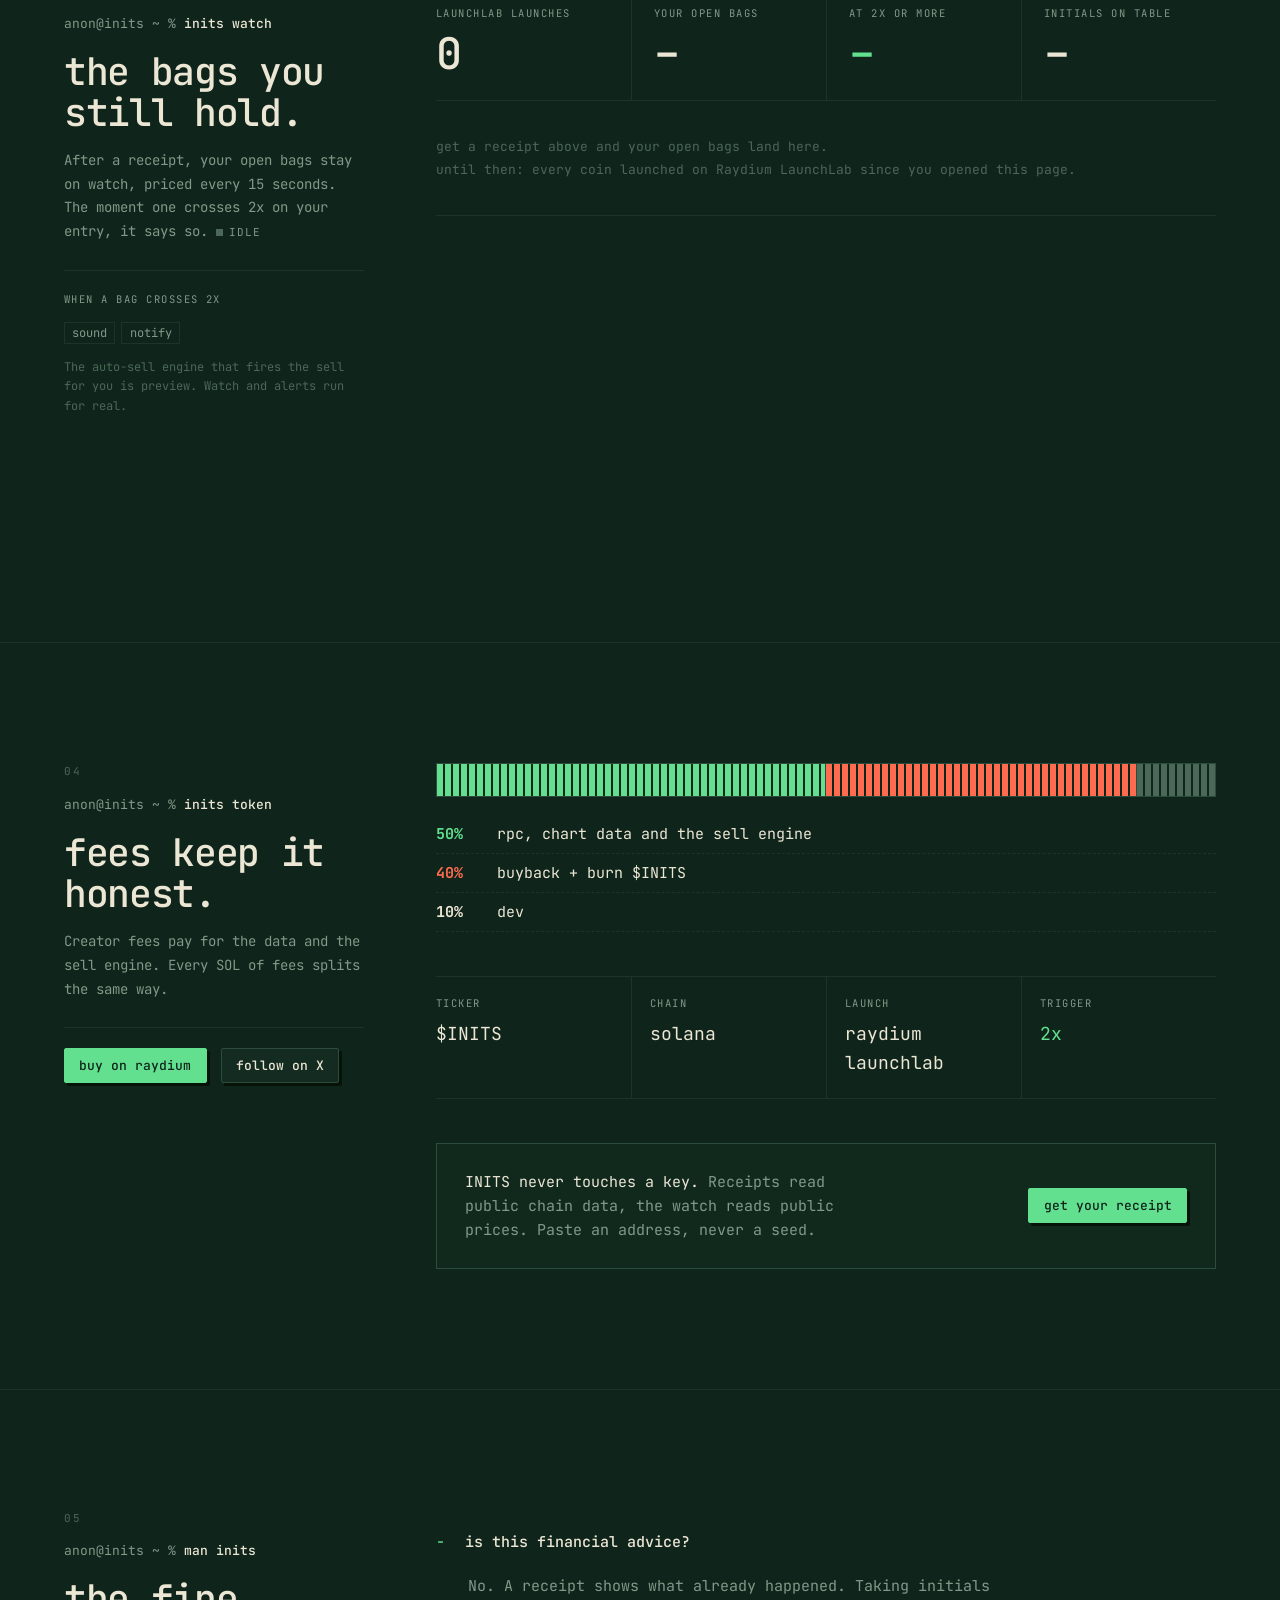
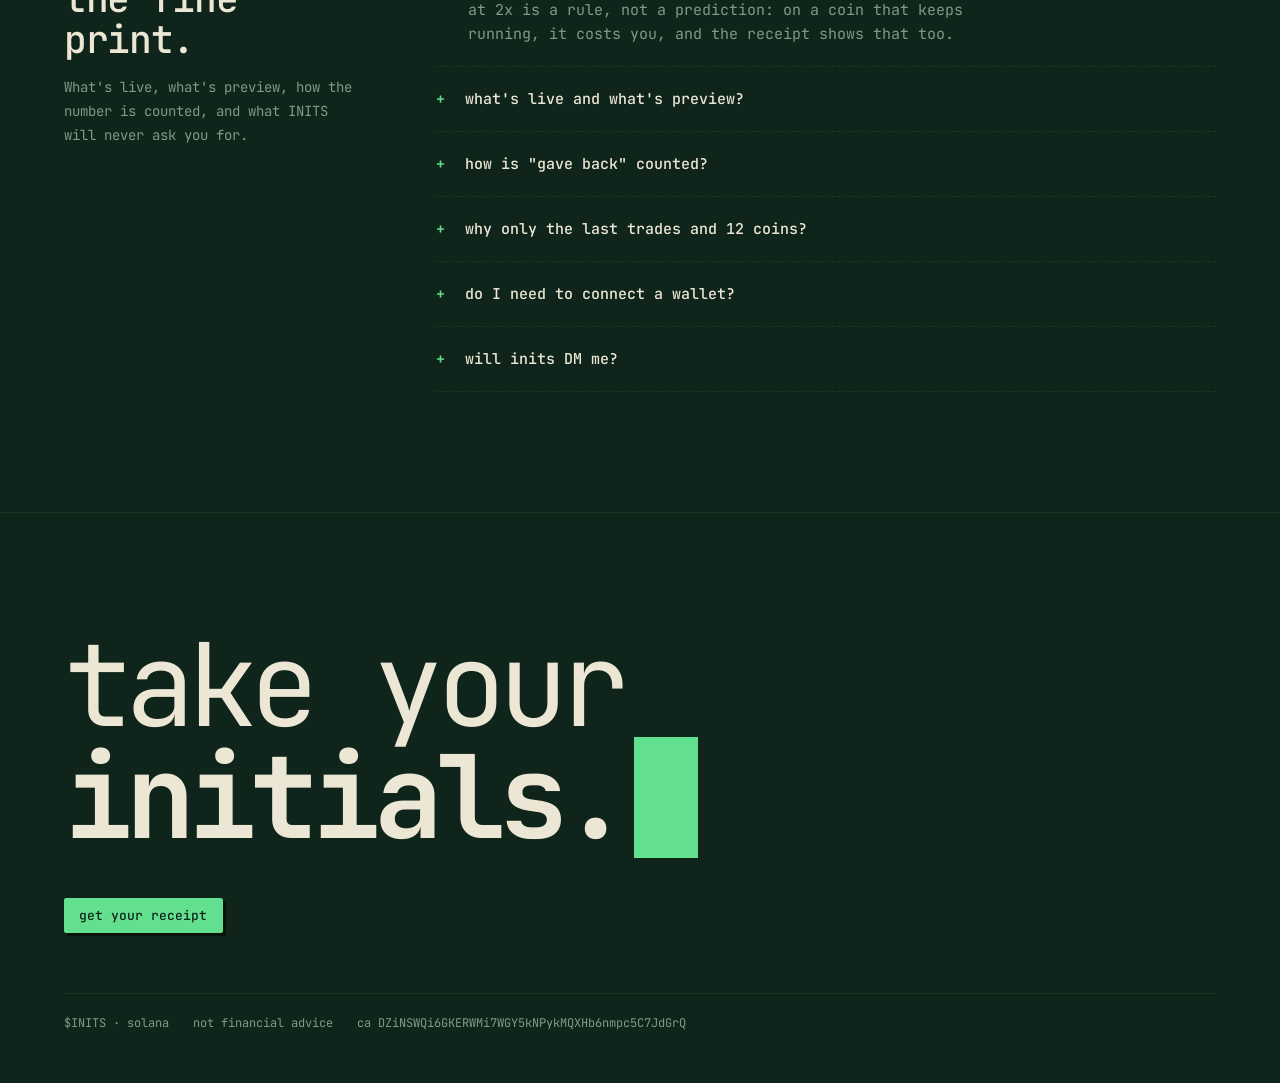
==== commit 3308dc36: "Raydium LaunchLab: live LaunchLab launch feed, buy on Raydium, copy Co-Authored-By: Claude Opus 5.5 " ====
--- a/index.html
+++ b/index.html
@@ -267,7 +267,7 @@
 <header class="top" id="top"><div class="wrap">
   <a class="brand" href="#hero"><canvas id="logo"></canvas>inits</a>
   <nav class="nav"><a href="#story">how</a><a href="#tool">receipt</a><a href="#live">watch</a><a href="#token">token</a><a href="#faq">faq</a></nav>
-  <span class="live"><i class="dot" id="topDot"></i><span id="topLive">connecting to pump.fun</span></span>
+  <span class="live"><i class="dot" id="topDot"></i><span id="topLive">connecting to launchlab</span></span>
   <a class="btn" id="buyTop" href="#token">buy</a>
 </div></header>
 
@@ -281,7 +281,7 @@
       <div class="inbar"><input id="hIn" placeholder="paste a wallet address" autocomplete="off" spellcheck="false" aria-label="wallet address"><button id="hGo">▶ <span>receipt</span></button></div>
       <div class="hint" id="heroHint">read-only. an address, never a key.</div>
       <div class="try"><span>or</span><button class="chip" id="trySample">see a sample receipt<small>preview</small></button></div>
-      <div class="liveline"><i class="dot" id="lineDot"></i><span id="liveline">connecting to the pump.fun feed…</span></div>
+      <div class="liveline"><i class="dot" id="lineDot"></i><span id="liveline">connecting to the Raydium LaunchLab feed…</span></div>
     </div>
     <div class="vis" id="heroVis" style="height:520px"></div>
   </div>
@@ -344,12 +344,12 @@
   </div>
   <div class="out">
     <div class="bigstats">
-      <div><div class="k">pump.fun launches</div><div class="v" id="sA">0</div></div>
+      <div><div class="k">launchlab launches</div><div class="v" id="sA">0</div></div>
       <div><div class="k">your open bags</div><div class="v" id="sB">–</div></div>
       <div><div class="k">at 2x or more</div><div class="v acc" id="sC">–</div></div>
       <div><div class="k">initials on table</div><div class="v" id="sD">–</div></div>
     </div>
-    <div class="feature wait" id="feature">get a receipt above and your open bags land here.<br>until then: every coin launched on pump.fun since you opened this page.</div>
+    <div class="feature wait" id="feature">get a receipt above and your open bags land here.<br>until then: every coin launched on Raydium LaunchLab since you opened this page.</div>
     <div class="log" id="log"></div>
   </div>
 </div></section>
@@ -360,14 +360,14 @@
     <div class="cmd">anon@inits ~ % <b>inits token</b></div>
     <h2>fees keep it honest.</h2>
     <p>Creator fees pay for the data and the sell engine. Every SOL of fees splits the same way.</p>
-    <div class="ctl"><div class="ctas" style="margin-top:0"><a class="btn pri" id="buy" href="#">buy on pump.fun</a><a class="btn" id="xlink" href="#">follow on X</a></div></div>
+    <div class="ctl"><div class="ctas" style="margin-top:0"><a class="btn pri" id="buy" href="#">buy on raydium</a><a class="btn" id="xlink" href="#">follow on X</a></div></div>
   </div>
   <div class="out">
     <div class="split"><div style="flex:50;--c:var(--accent)"></div><div style="flex:40;--c:var(--red)"></div><div style="flex:10;--c:var(--faint)"></div></div>
     <div class="rows"><div><b class="acc">50%</b>rpc, chart data and the sell engine</div><div><b class="red">40%</b>buyback + burn $INITS</div><div><b>10%</b>dev</div></div>
     <div class="facts">
       <div><div class="k">ticker</div><div class="v">$INITS</div></div><div><div class="k">chain</div><div class="v">solana</div></div>
-      <div><div class="k">launch</div><div class="v">pump.fun</div></div><div><div class="k">trigger</div><div class="v acc">2x</div></div>
+      <div><div class="k">launch</div><div class="v">raydium launchlab</div></div><div><div class="k">trigger</div><div class="v acc">2x</div></div>
     </div>
     <div class="callout"><p>INITS never touches a key. <span>Receipts read public chain data, the watch reads public prices. Paste an address, never a seed.</span></p><button class="btn pri" id="toTool">get your receipt</button></div>
   </div>
@@ -903,9 +903,8 @@
 
 if (CONFIG.ca) { $("#ca").textContent = CONFIG.ca; $("#copy").hidden = false; $("#cafoot").textContent = "ca " + CONFIG.ca;
   $("#copy").onclick = () => navigator.clipboard.writeText(CONFIG.ca).then(() => $("#copy").textContent = "copied").catch(() => {});
-  const pumpCA = /pump$/.test(CONFIG.ca), buyURL = pumpCA ? "https://pump.fun/coin/" + CONFIG.ca : "https://jup.ag/swap/SOL-" + CONFIG.ca;
-  ["#buy", "#buyTop"].forEach(s => { $(s).href = buyURL; $(s).target = "_blank"; $(s).rel = "noopener"; });
-  if (!pumpCA) $("#buy").textContent = "buy $INITS"; }
+  const buyURL = "https://raydium.io/launchpad/token/?mint=" + CONFIG.ca;   // launched on Raydium LaunchLab
+  ["#buy", "#buyTop"].forEach(s => { $(s).href = buyURL; $(s).target = "_blank"; $(s).rel = "noopener"; }); }
 else { $("#buy").removeAttribute("href"); $("#buy").textContent = "live at launch"; $("#buy").style.opacity = .6; }
 $("#xlink").href = CONFIG.x;
 
@@ -1077,9 +1076,9 @@
 $("#sndT").onclick = e => { WATCH.sound = !WATCH.sound; e.target.classList.toggle("on", WATCH.sound); if (WATCH.sound) beep(); };
 $("#ntfT").onclick = async e => { if (!("Notification" in window)) { e.target.textContent = "not supported"; return; }
   const p = await Notification.requestPermission(); WATCH.notify = p === "granted"; e.target.classList.toggle("on", WATCH.notify); };
-function logLine(kind, cls, text, href) {
+function logLine(kind, cls, text, href, label = "chart ↗") {
   const d = document.createElement("div");
-  d.innerHTML = `<span class="t">${hhmmss()}</span><span class="${cls}">${kind}</span><span>${text}</span>${href ? `<a href="${href}" target="_blank" rel="noopener">chart ↗</a>` : "<a></a>"}`;
+  d.innerHTML = `<span class="t">${hhmmss()}</span><span class="${cls}">${kind}</span><span>${text}</span>${href ? `<a href="${href}" target="_blank" rel="noopener">${label}</a>` : "<a></a>"}`;
   const log = $("#log"); log.prepend(d); while (log.children.length > 12) log.lastChild.remove();
 }
 function startWatch(S) {
@@ -1109,18 +1108,31 @@
     <div class="what">$${esc(best.sym)} <span>on your entry</span><br><span class="${ready ? "acc" : ""}">${ready ? `${solf(best.held * best.entry)} SOL of initials sitting there` : `inits fires at ${THR}x`}</span></div>${best.url ? `<a href="${best.url}" target="_blank" rel="noopener">chart ↗</a>` : "<span></span>"}`, false);
 }
 
-// ---------- pump.fun launches, live (free stream, one connection) ----------
-let LAUNCH = 0;
+// ---------- Raydium LaunchLab launches, live (public RPC websocket, one connection) ----------
+const LAUNCHLAB = "LanMV9sAd7wArD4vJFi2qDdfnVhFxYSUg6eADduJ3uj", CREATE_EVENT = "97d7e20976a173ae";
+let LAUNCH = 0; const SEEN = new Set();
+function launchMeta(logs) { // PoolCreateEvent: disc(8) pool(32) creator(32) config(32) decimals(1) name symbol uri
+  for (const l of logs) { if (!l.startsWith("Program data: ")) continue;
+    let b; try { b = Uint8Array.from(atob(l.slice(14)), c => c.charCodeAt(0)); } catch (e) { continue; }
+    if (b.length < 120 || Array.from(b.slice(0, 8)).map(x => x.toString(16).padStart(2, "0")).join("") !== CREATE_EVENT) continue;
+    const dv = new DataView(b.buffer); let o = 105;
+    const str = max => { if (o + 4 > b.length) return null; const n = dv.getUint32(o, true); o += 4; if (!n || n > max || o + n > b.length) return null; const t = new TextDecoder().decode(b.slice(o, o + n)); o += n; return t; };
+    const name = str(64), symbol = name && str(24); if (symbol) return { name, symbol }; }
+  return null; }
 function setFeed(on) { $("#topDot").className = on ? "dot on" : "dot"; $("#lineDot").className = on ? "dot on" : "dot";
-  if (!on) { $("#topLive").textContent = "pump.fun feed offline"; $("#liveline").textContent = "pump.fun feed offline · retrying"; }
+  if (!on) { $("#topLive").textContent = "launch feed offline"; $("#liveline").textContent = "launchlab feed offline · retrying"; }
   if (!WATCH.bags.length) { $("#lamp").className = on ? "lamp live" : "lamp"; $("#lamp").textContent = on ? "live" : "idle"; } }
 function feed() {
-  let ws; try { ws = new WebSocket("wss://pumpportal.fun/api/data"); } catch (e) { return setFeed(false); }
-  ws.onopen = () => { ws.send(JSON.stringify({ method: "subscribeNewToken" })); setFeed(true); $("#liveline").innerHTML = "listening for new pump.fun launches…"; };
-  ws.onmessage = m => { let d; try { d = JSON.parse(m.data); } catch (e) { return; } if (d.txType !== "create") return;
-    LAUNCH++; $("#sA").textContent = LAUNCH; $("#topLive").textContent = `${LAUNCH} launch${LAUNCH === 1 ? "" : "es"} since you got here`;
-    $("#liveline").innerHTML = `<b>${LAUNCH}</b> coin${LAUNCH === 1 ? "" : "s"} launched on pump.fun since you opened this page. every one starts at 1x.`;
-    if (!WATCH.bags.length) logLine("new", "mut", `$${esc(String(d.symbol || "?").slice(0, 12))} · ${(+d.marketCapSol || 0).toFixed(1)} SOL mc`, d.mint ? "https://pump.fun/coin/" + d.mint : ""); };
+  let ws; try { ws = new WebSocket("wss://solana-rpc.publicnode.com"); } catch (e) { return setFeed(false); }
+  ws.onopen = () => ws.send(JSON.stringify({ jsonrpc: "2.0", id: 1, method: "logsSubscribe", params: [{ mentions: [LAUNCHLAB] }, { commitment: "confirmed" }] }));
+  ws.onmessage = m => { let d; try { d = JSON.parse(m.data); } catch (e) { return; }
+    if (d.id === 1) { setFeed(!!d.result); if (d.result) $("#liveline").innerHTML = "listening for new Raydium LaunchLab launches…"; return; }
+    const v = d.params?.result?.value; if (!v || v.err || SEEN.has(v.signature)) return;
+    if (!(v.logs || []).some(l => /Instruction: Initialize(V2|WithToken2022)?$/.test(l))) return;
+    SEEN.add(v.signature); LAUNCH++; const meta = launchMeta(v.logs);
+    $("#sA").textContent = LAUNCH; $("#topLive").textContent = `${LAUNCH} launch${LAUNCH === 1 ? "" : "es"} since you got here`;
+    $("#liveline").innerHTML = `<b>${LAUNCH}</b> coin${LAUNCH === 1 ? "" : "s"} launched on Raydium LaunchLab since you opened this page. every one starts at 1x.`;
+    if (!WATCH.bags.length) logLine("new", "mut", `$${esc(String(meta?.symbol || "?").slice(0, 12))} · launchlab`, "https://solscan.io/tx/" + v.signature, "tx ↗"); };
   ws.onclose = () => { setFeed(false); setTimeout(feed, 5000); }; ws.onerror = () => { try { ws.close(); } catch (e) {} };
 }
 feed();
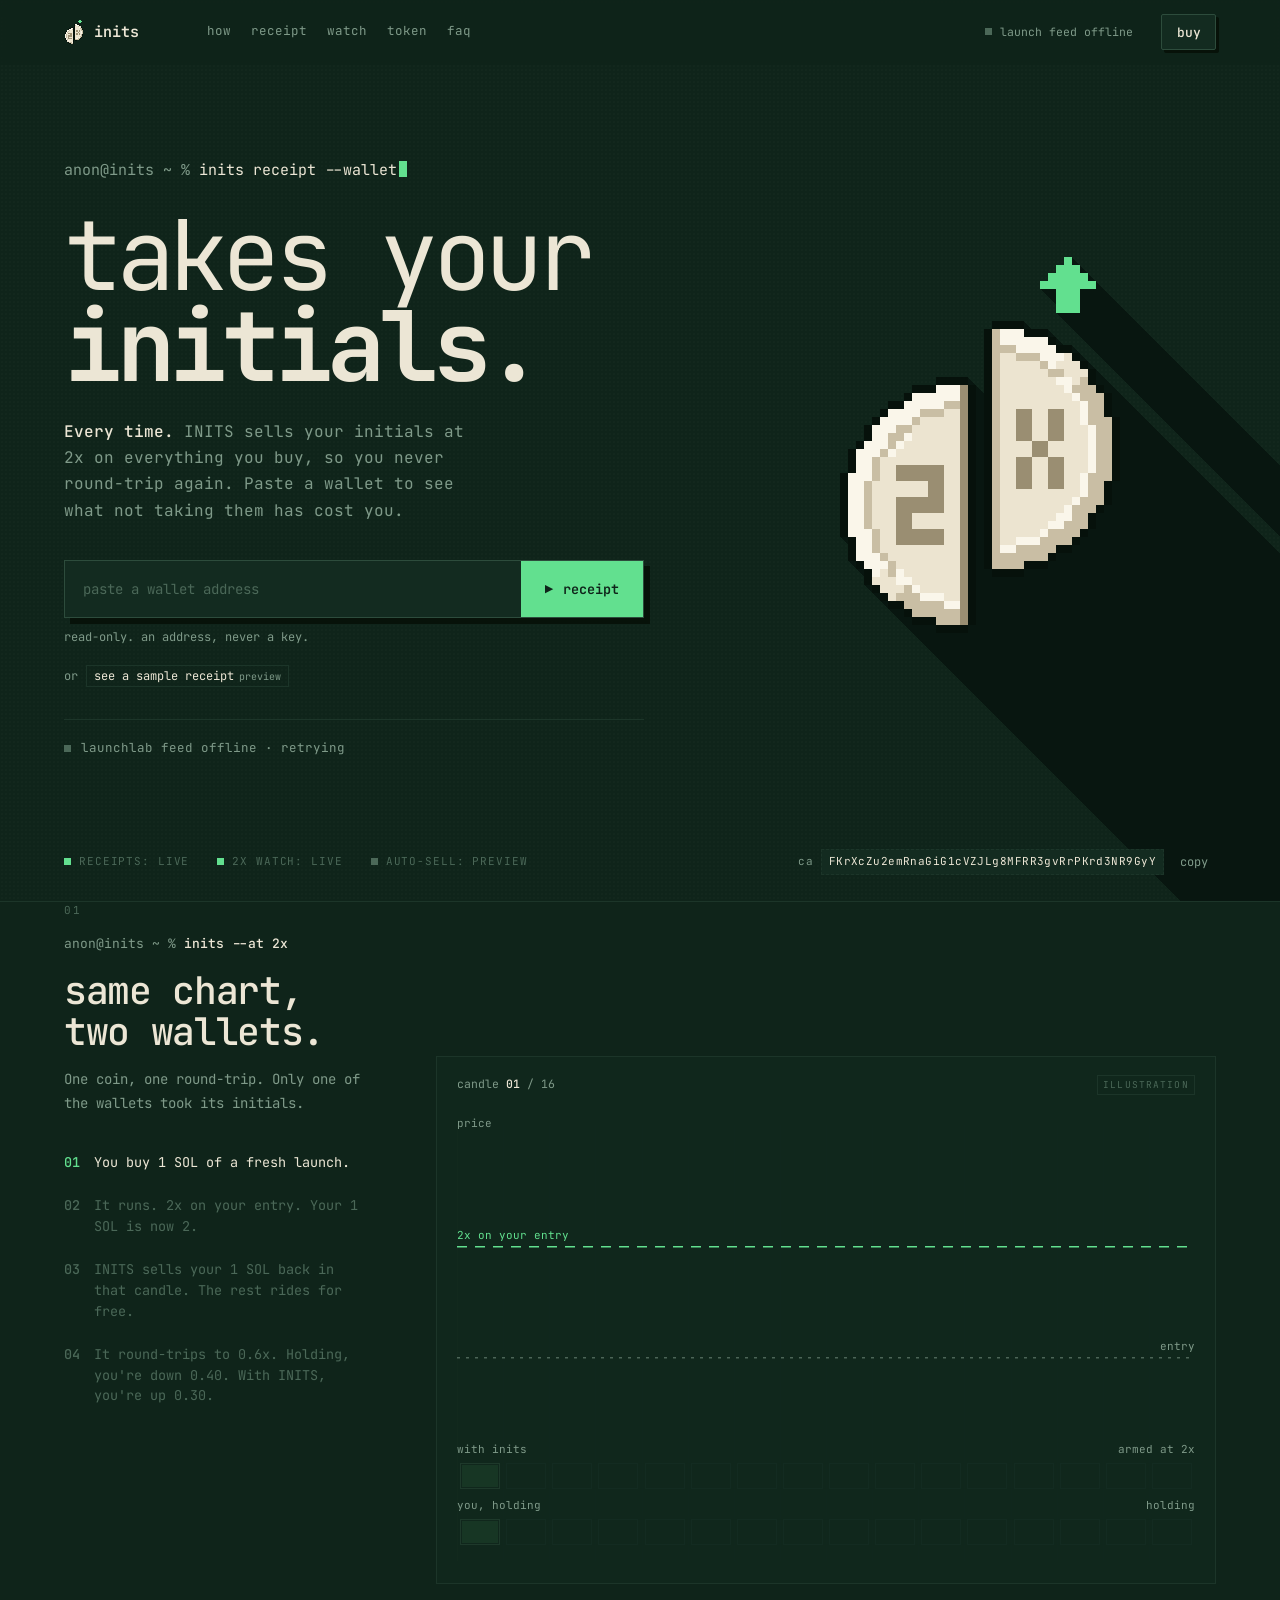
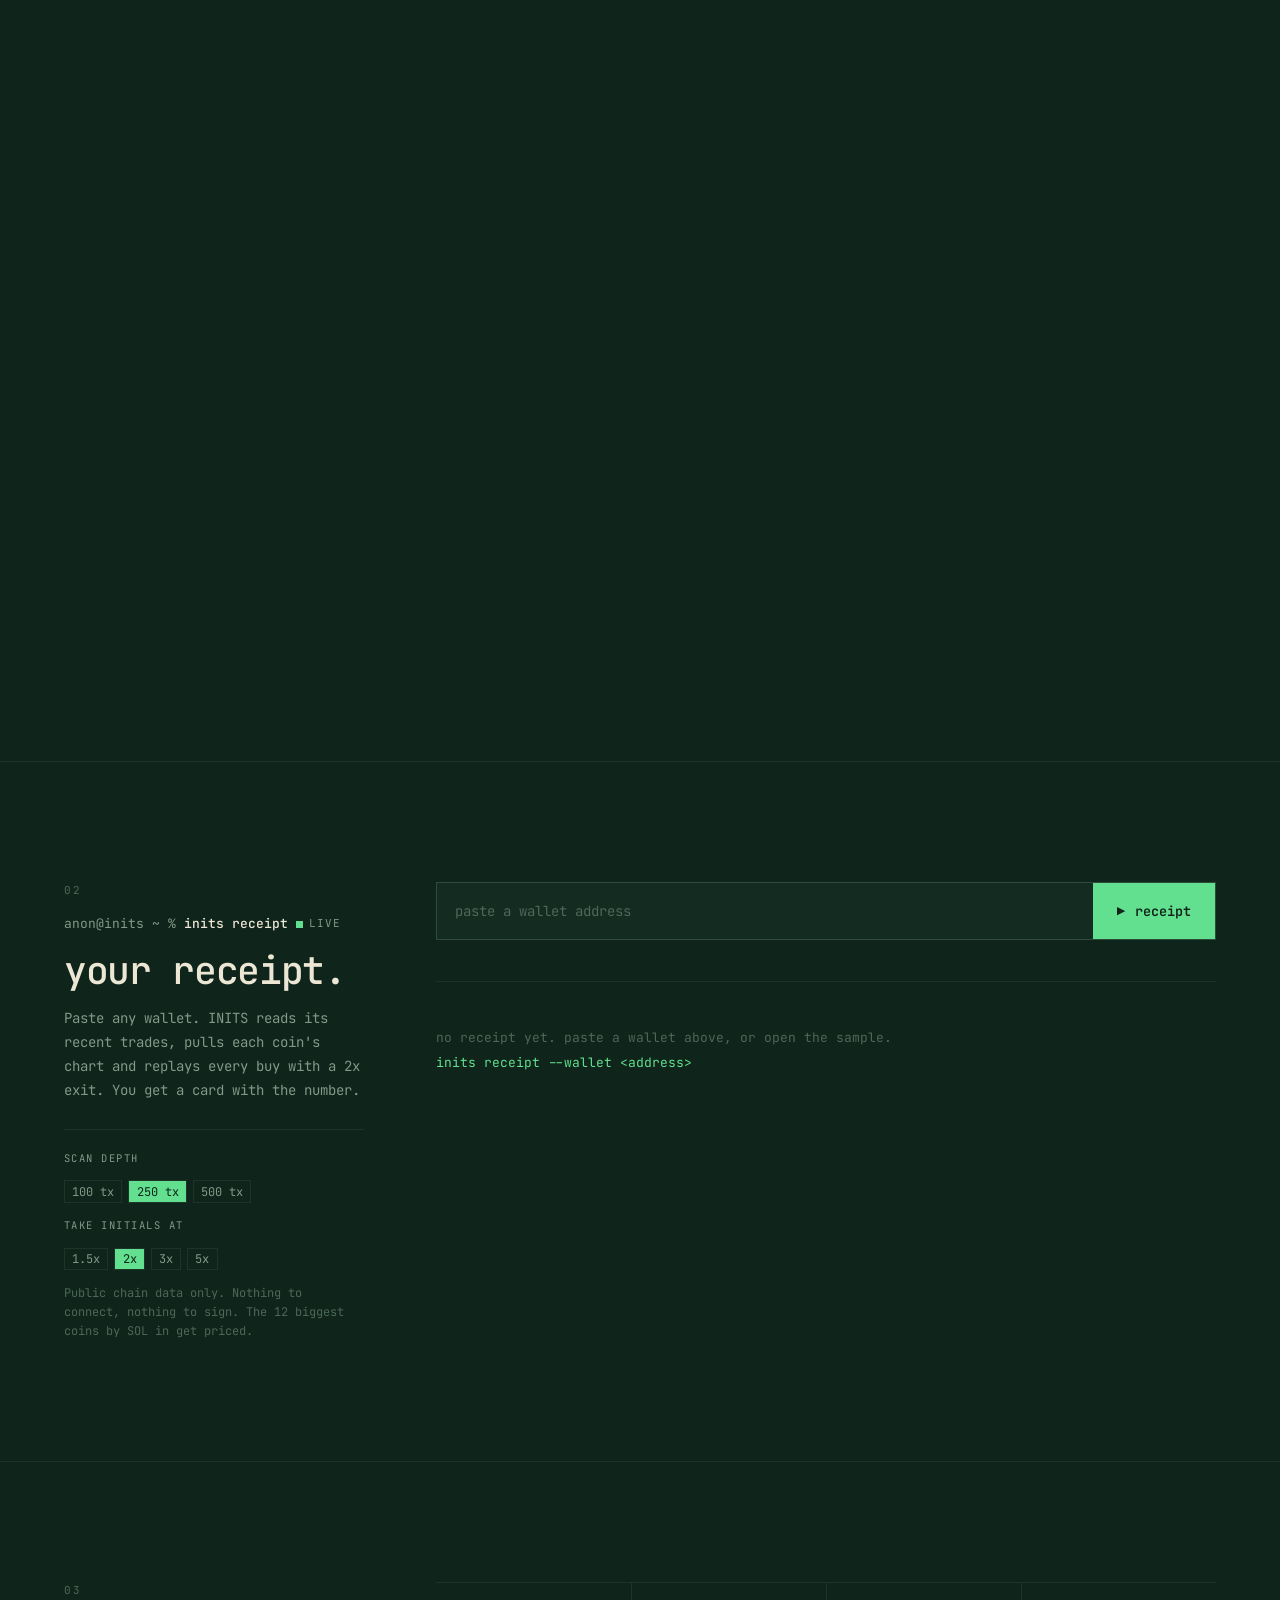
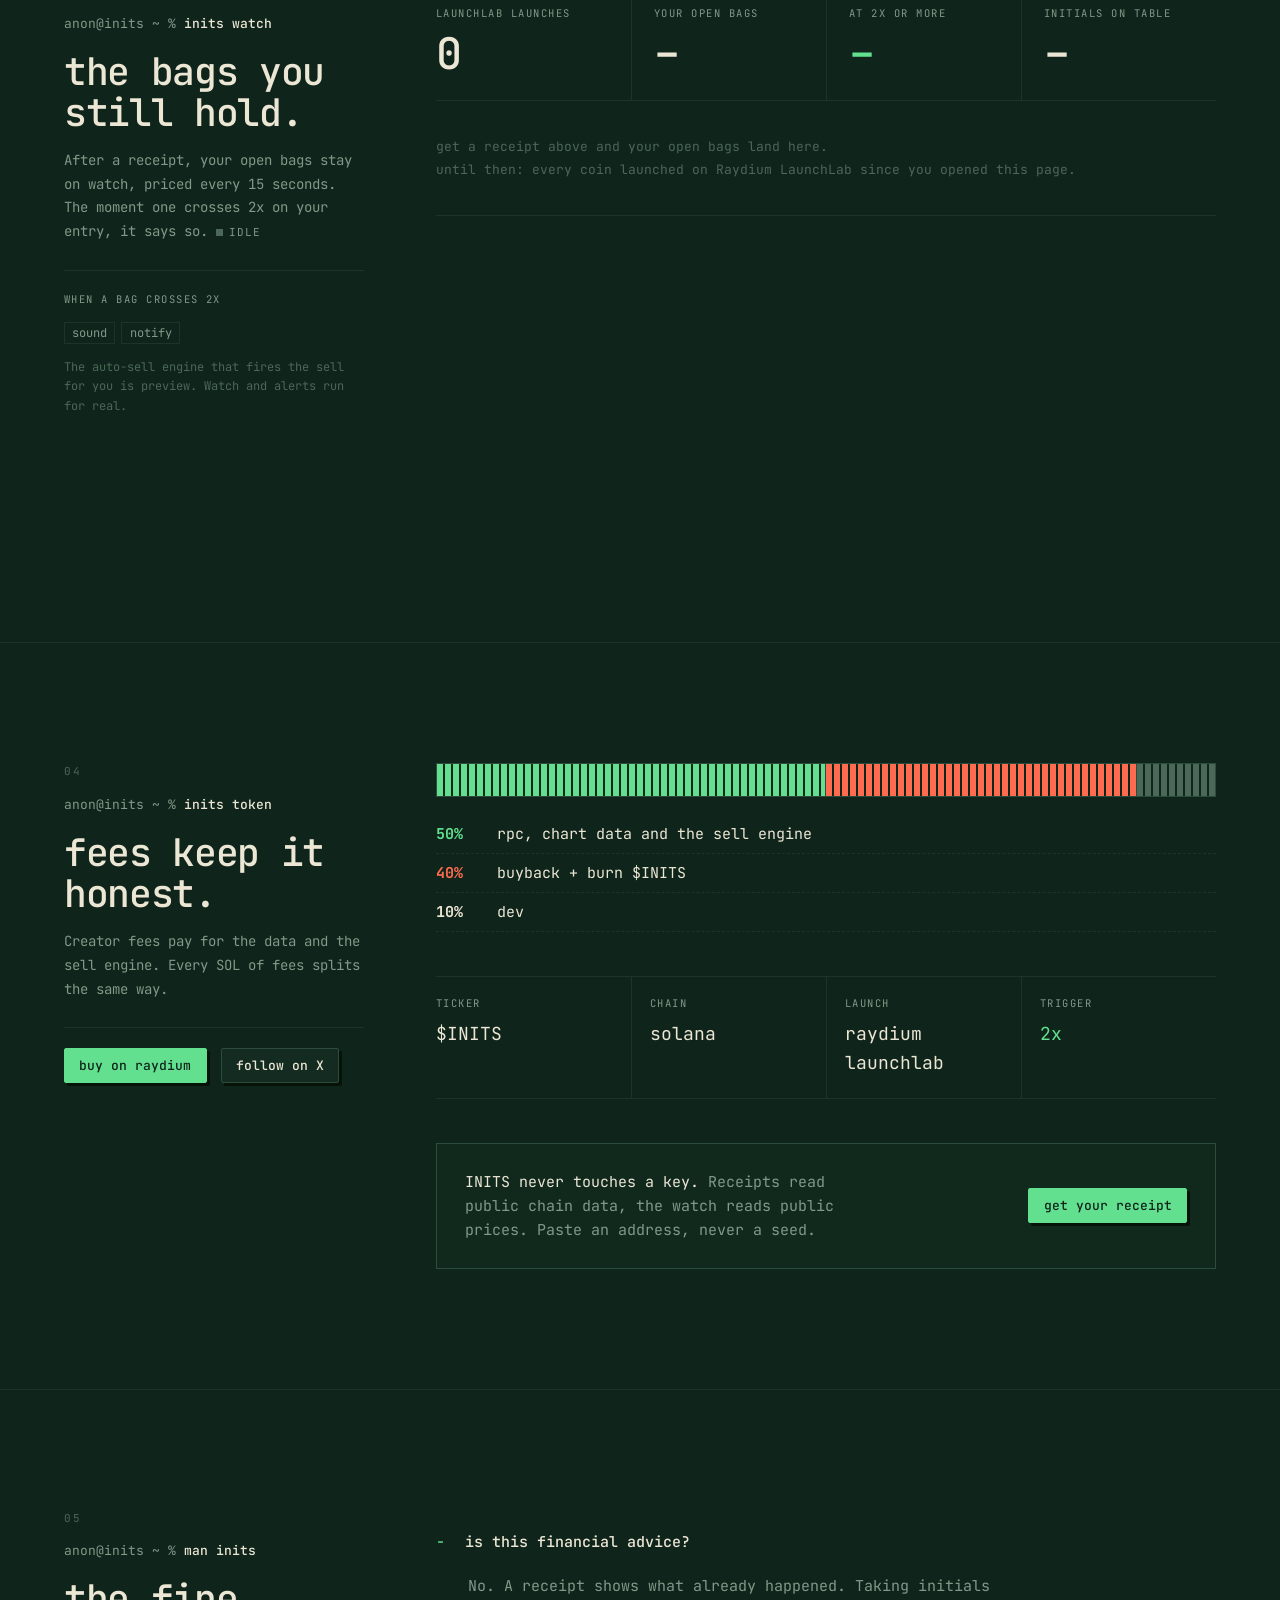
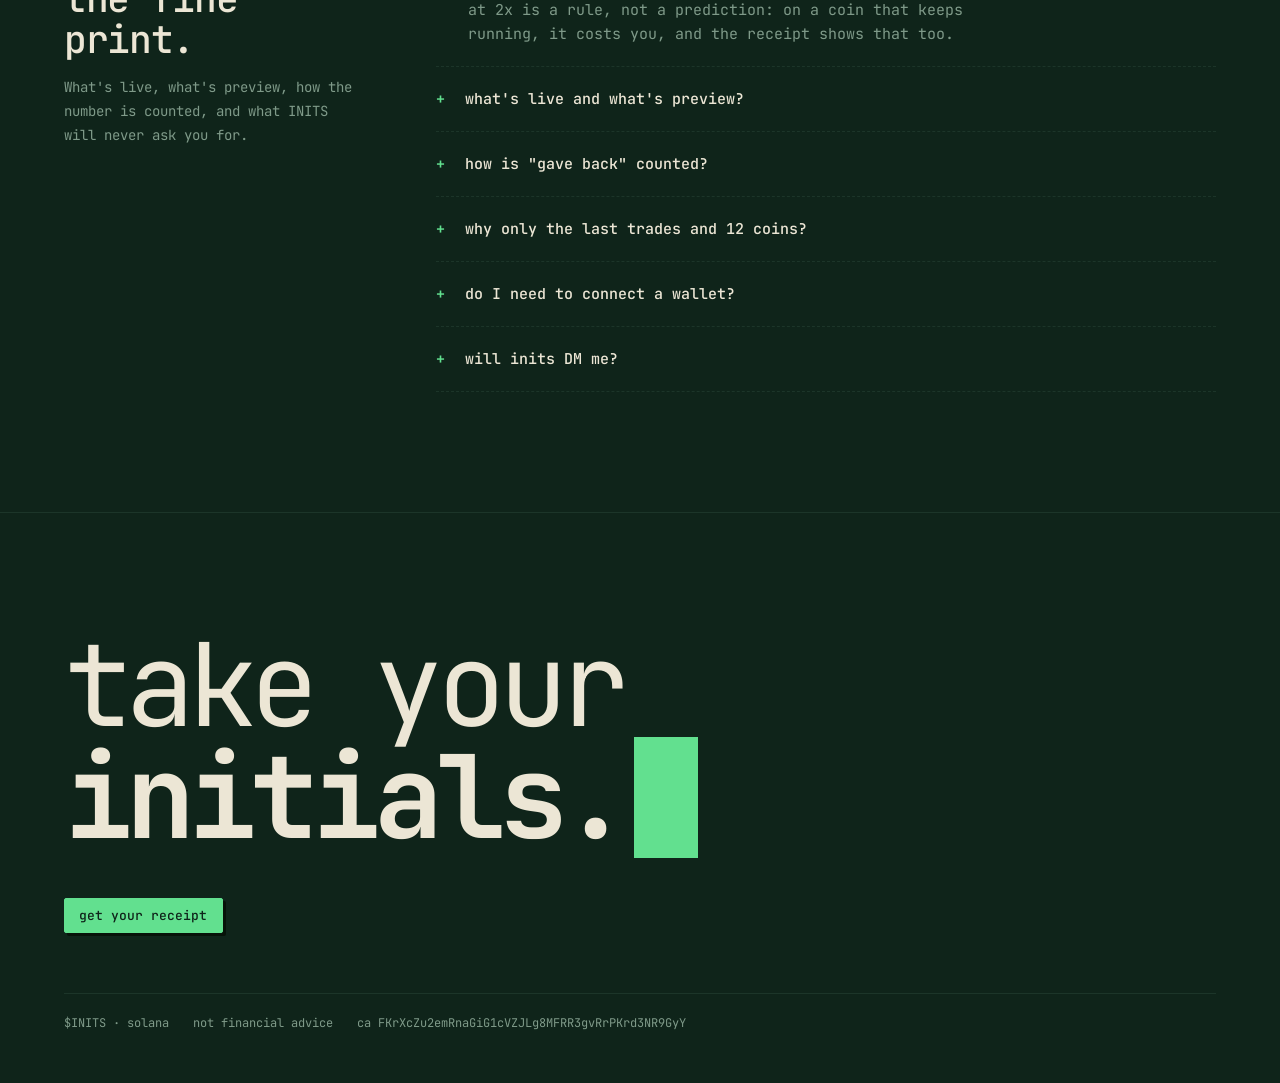
==== commit ed98cde0: "New CA FKrX…9GyY Co-Authored-By: Claude Opus 5.5 <noreply@anthropic.com> Claude-Session: https://cla" ====
--- a/index.html
+++ b/index.html
@@ -887,7 +887,7 @@
 </script>
 <script>
 const CONFIG = {
-  ca: "DZiNSWQi6GKERWMi7WGY5kNPykMQXHb6nmpc5C7JdGrQ", x: "https://x.com/", site: "https://www.takeinits.fun", ticker: "$INITS", object: "split", theme: document.documentElement.dataset.theme,
+  ca: "FKrXcZu2emRnaGiG1cVZJLg8MFRR3gvRrPKrd3NR9GyY", x: "https://x.com/", site: "https://www.takeinits.fun", ticker: "$INITS", object: "split", theme: document.documentElement.dataset.theme,
   rpc: ["https://solana-rpc.publicnode.com", "https://api.mainnet-beta.solana.com"], maxCoins: 12,
 };
 const T = TK.THEMES[CONFIG.theme], reduce = matchMedia("(prefers-reduced-motion: reduce)").matches;
